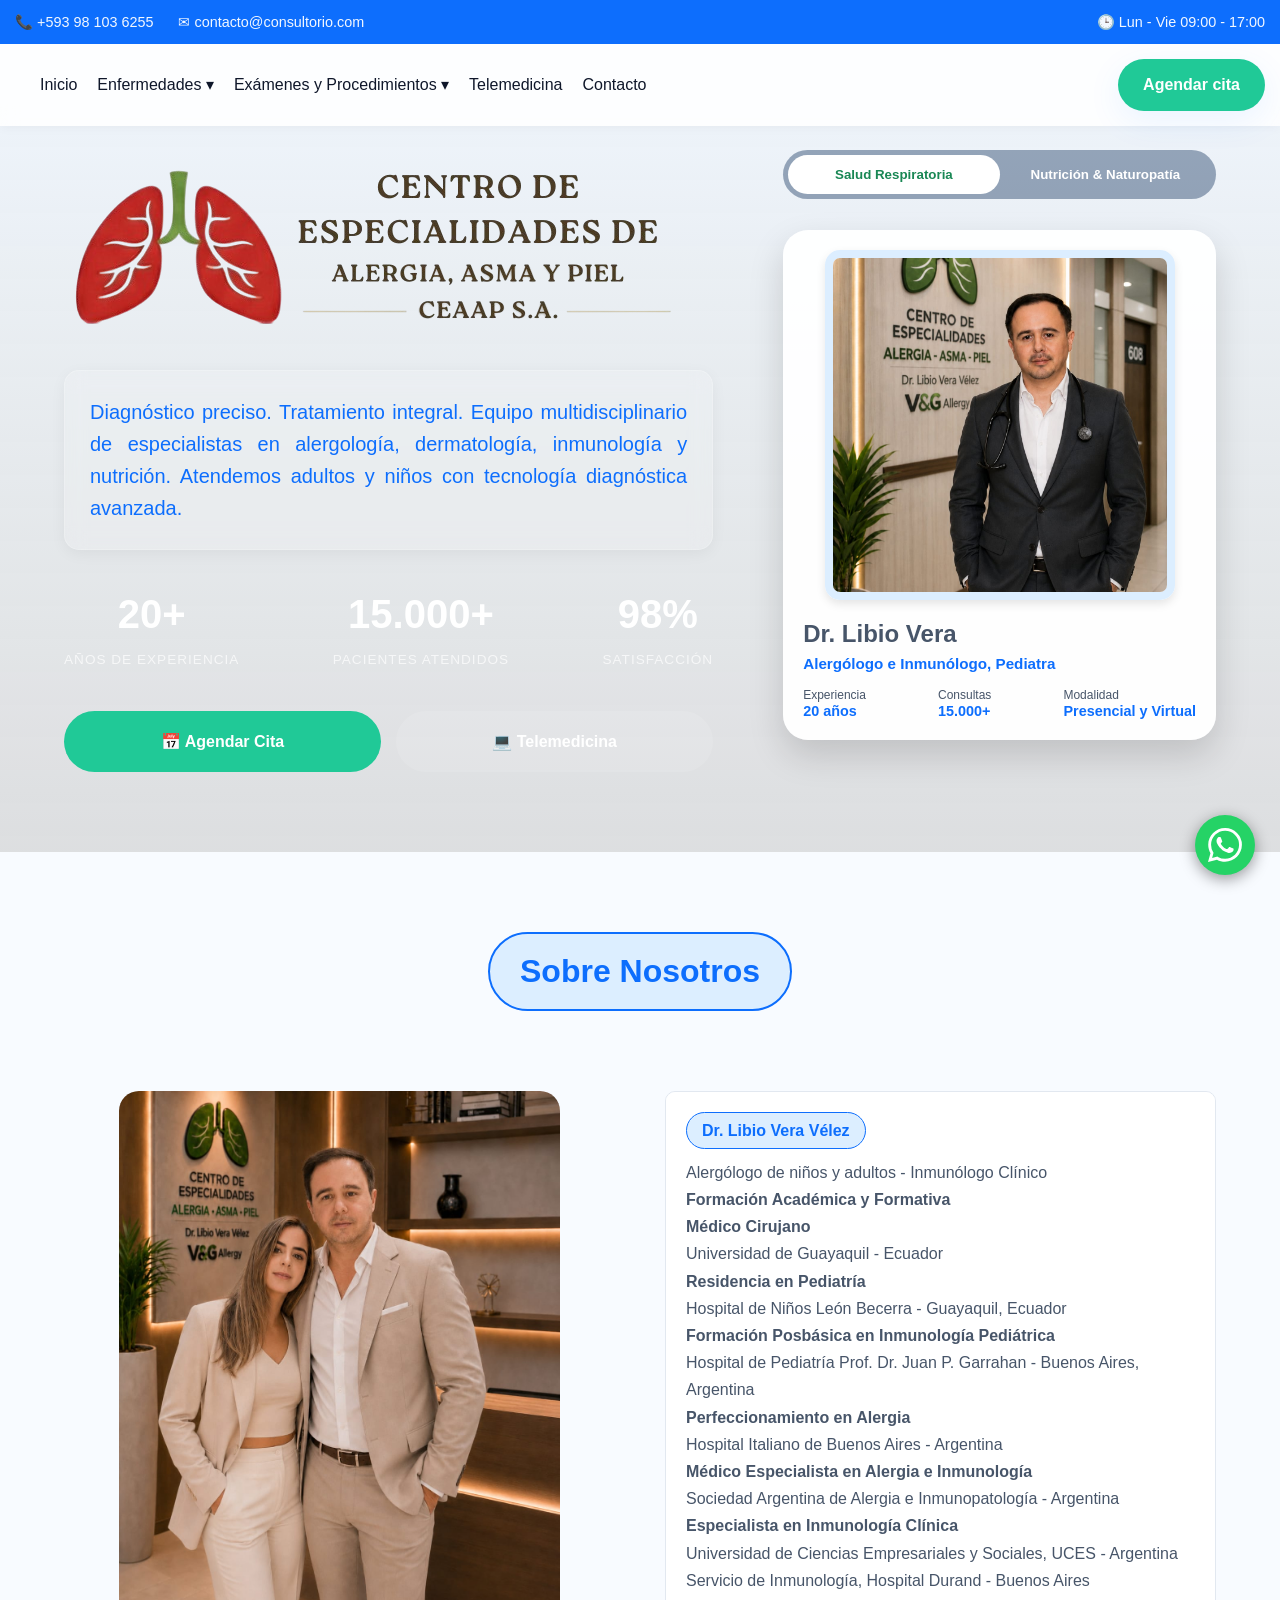
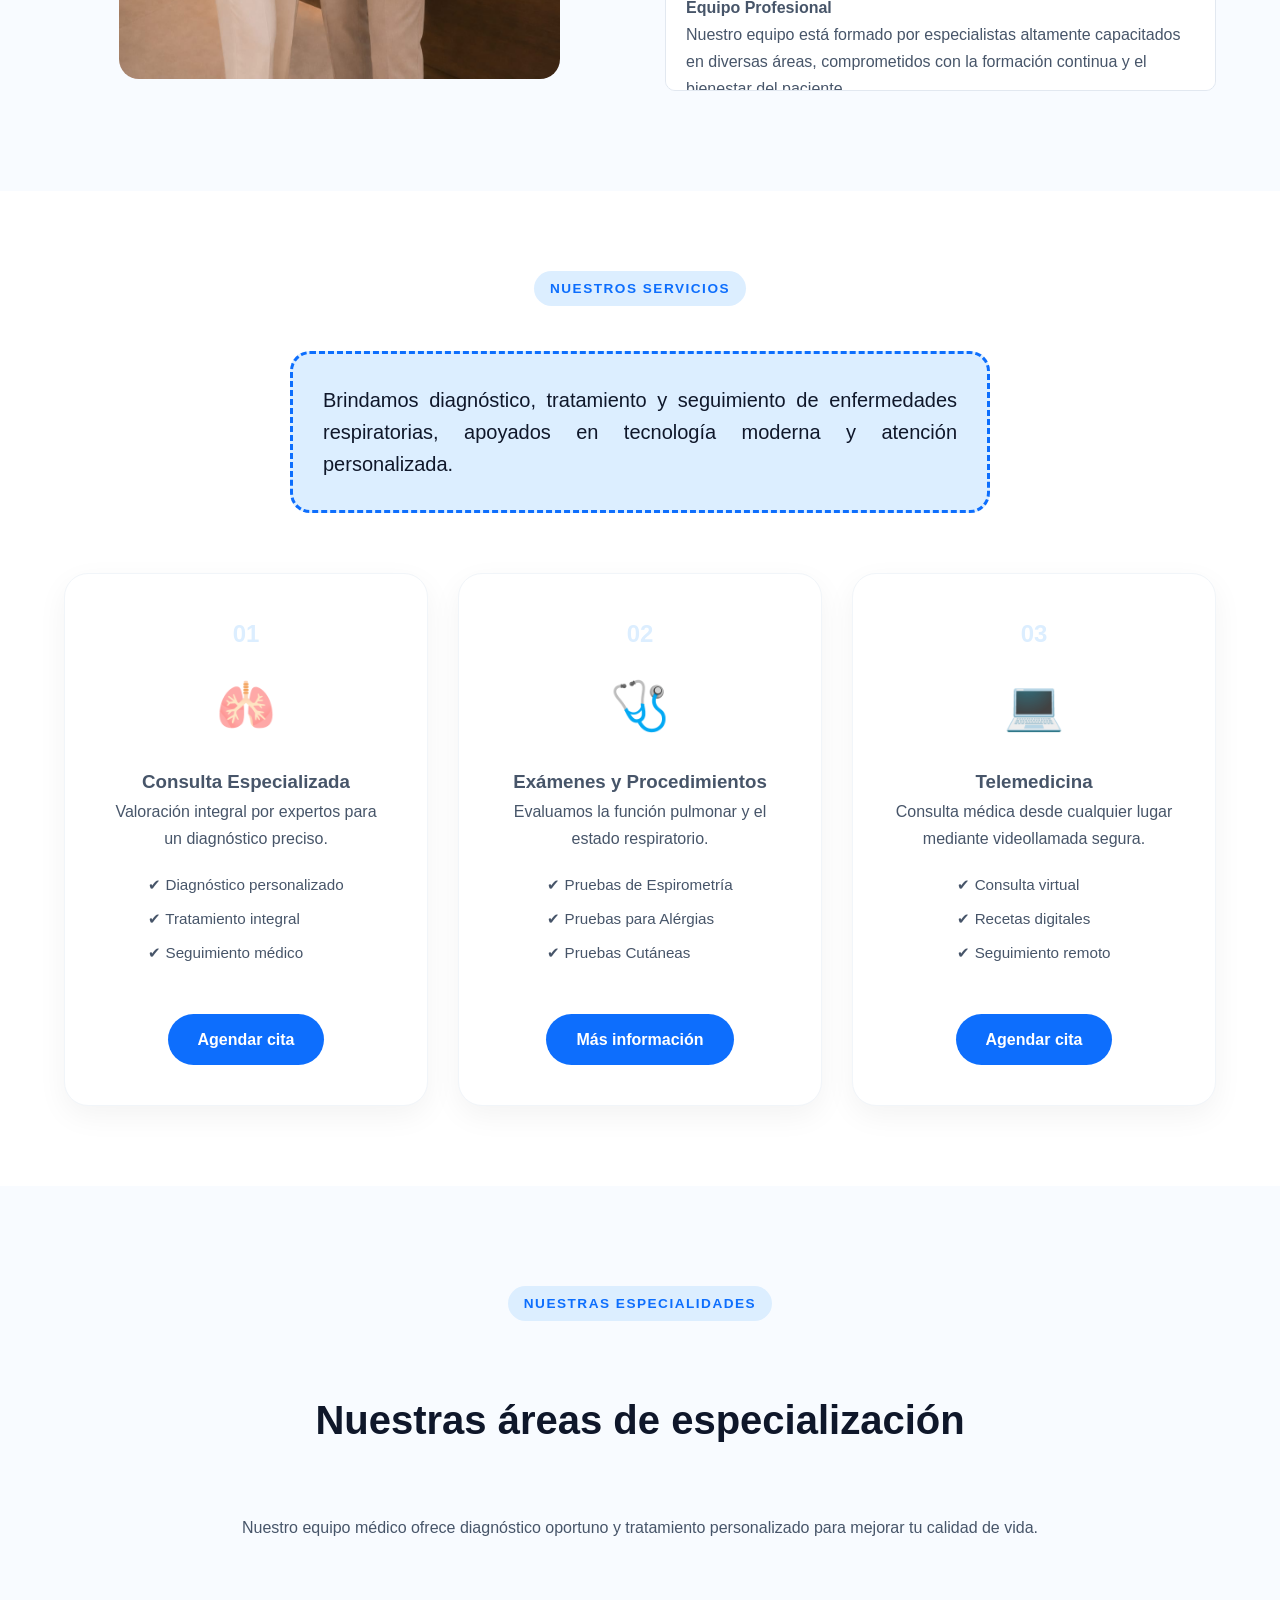
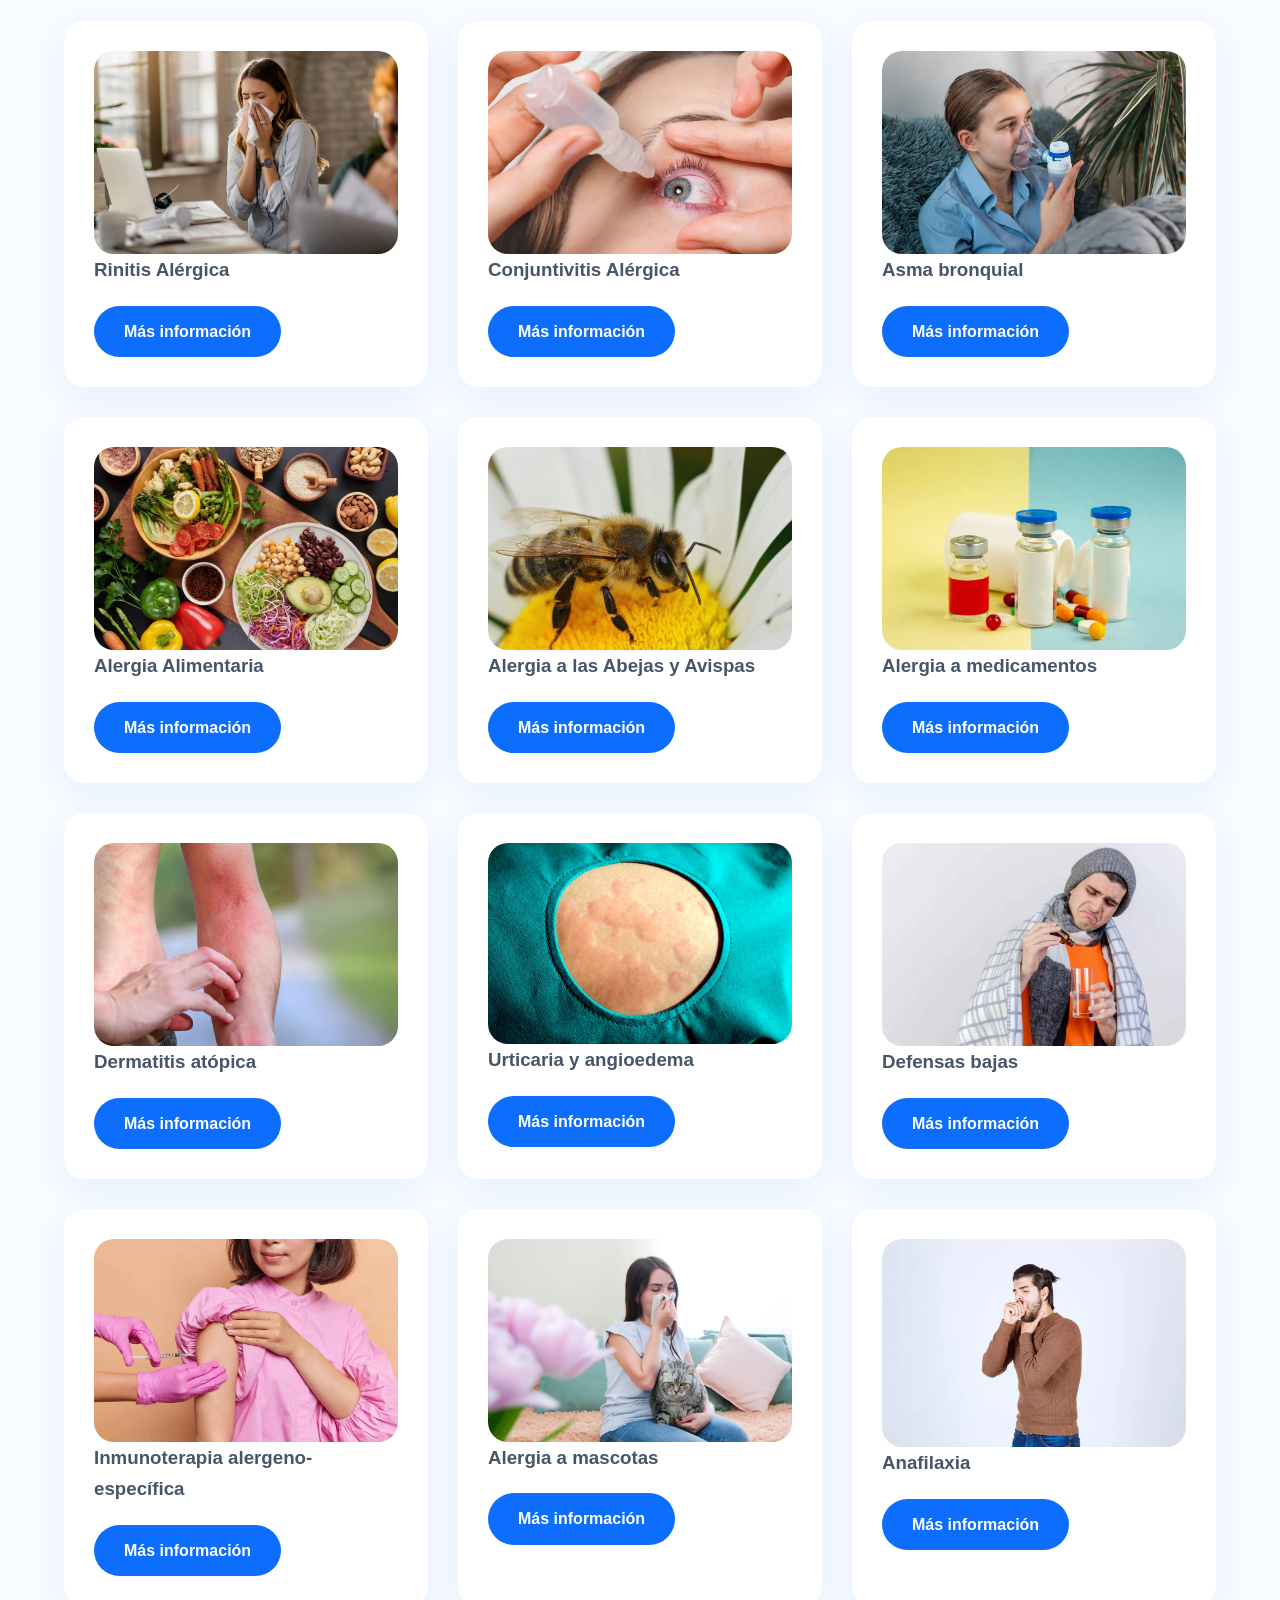
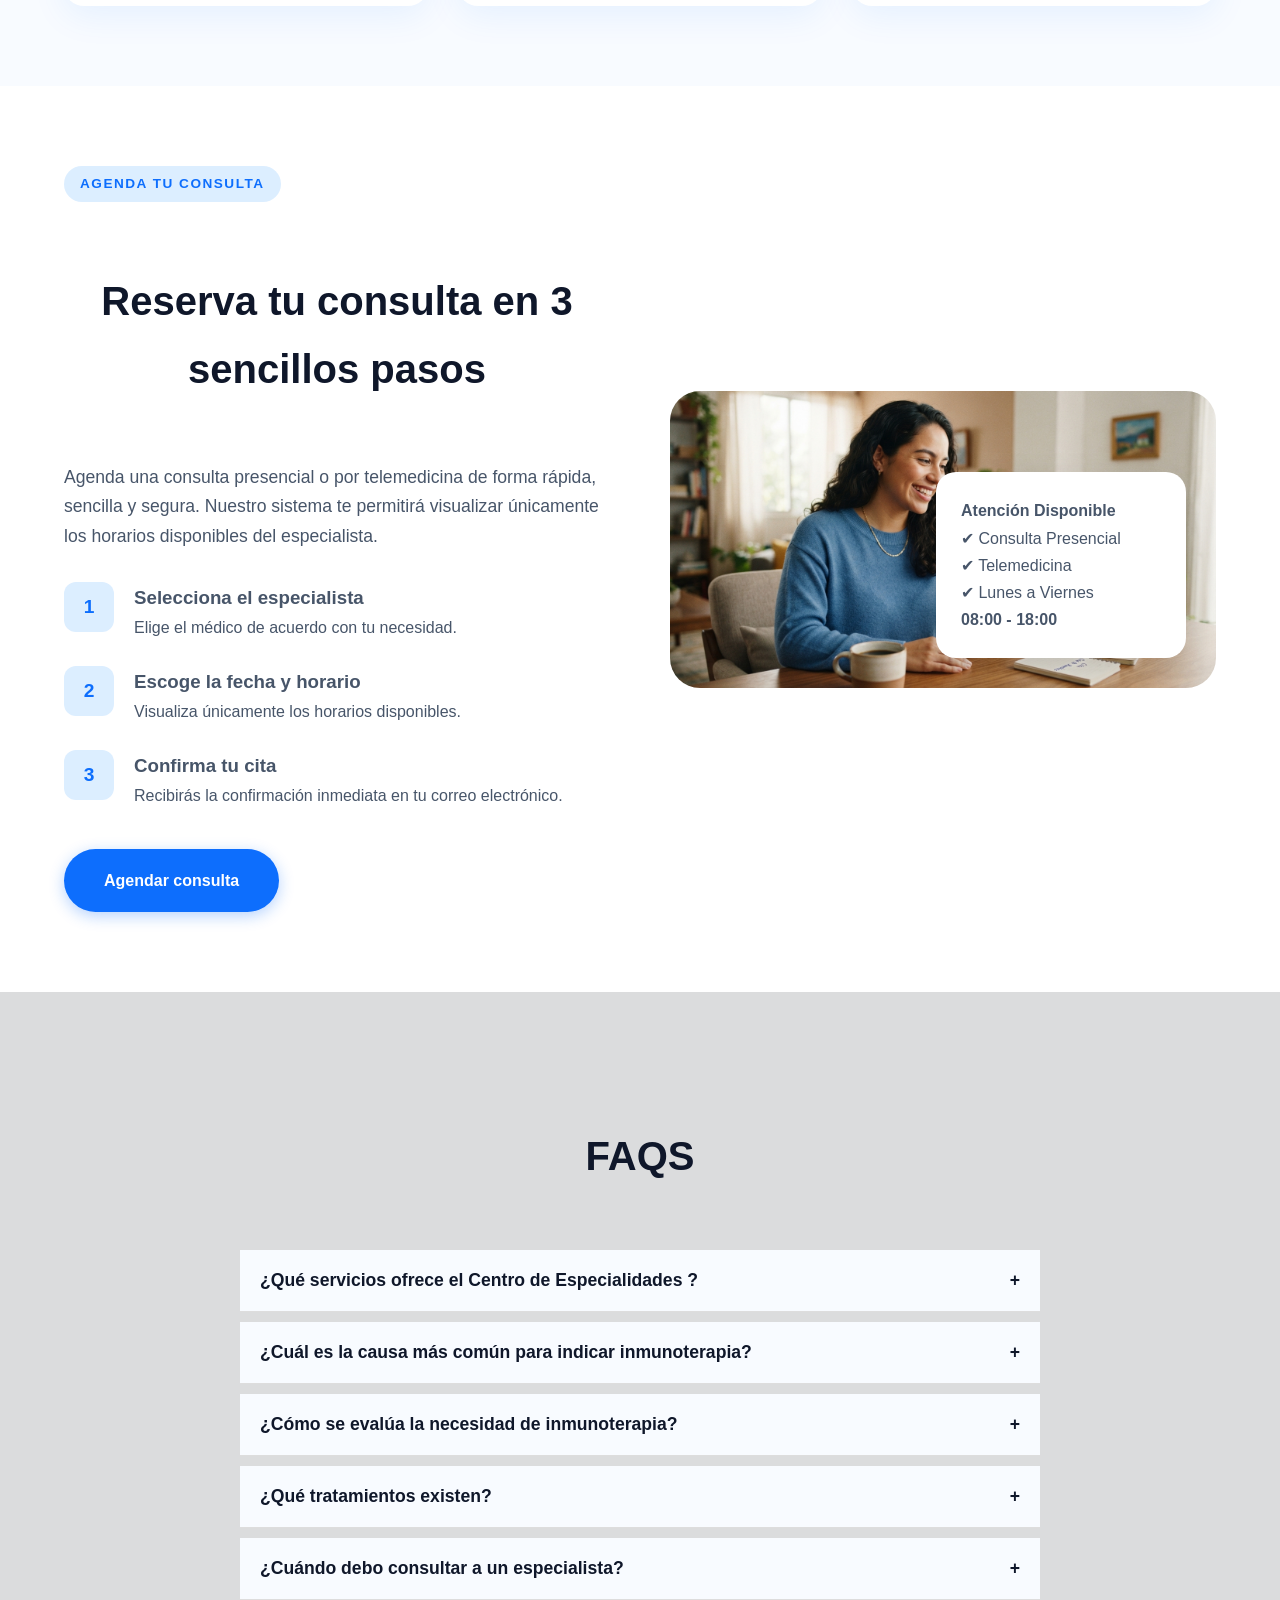
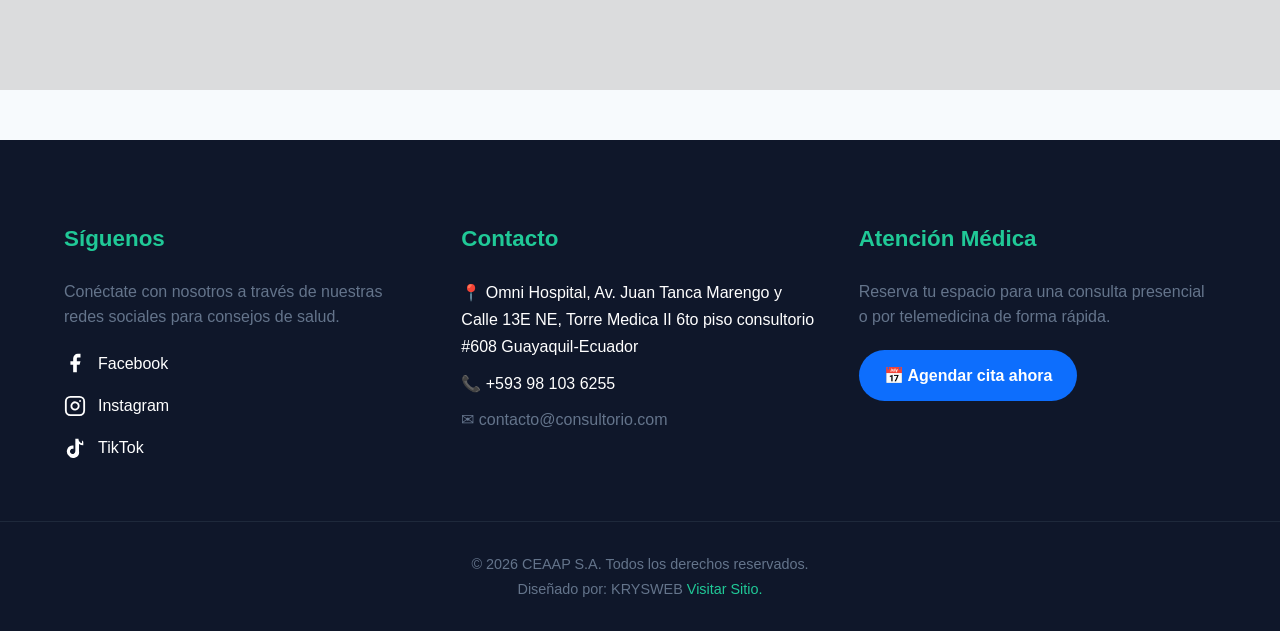
==== index.html @ 97cd4923 "Initial commit html" ====
<!DOCTYPE html>
<html lang="es">
<head>
<meta charset="UTF-8">
<meta name="viewport" content="width=device-width, initial-scale=1.0">
<title>Consultorio de Enfermedades Respiratorias</title>
<link rel="stylesheet" href="css/estilos.css">
</head>
<body>



<header id="header">

<div class="topbar">

    <div class="container">

        <div class="topbar-left">

            <span>📞 +593 98 103 6255</span>

            <span>✉ contacto@consultorio.com</span>

        </div>

        <div class="topbar-right">

            <span>🕒 Lun - Vie 09:00 - 17:00</span>

        </div>

    </div>

</div>

<div class="header-container">

<nav>

<ul>
    <li><a href="index.html">Inicio</a></li>
    <li class="has-submenu">
    <a href="enfermedades.html">Enfermedades ▾</a>
    <ul class="submenu">
                <!-- Opción 1 -->
                <li class="has-submenu-level2">
                    <a href="#">Alergias Respiratorias ‣</a>
                    <ul class="submenu-level2">
                        <li><a href="detalle.html?tipo=rinitis">Rinitis Alérgica</a></li>
                        <li><a href="detalle.html?tipo=asmabronquial">Asma Bronquial</a></li>
                        <li><a href="detalle.html?tipo=alergiamascotas">Alergia a mascotas</a></li>
                        <li><a href="detalle.html?tipo=inmunoterapia">Inmunoterapia</a></li>
                    </ul>
                </li>
                <!-- Opción 2 -->
                <li class="has-submenu-level2">
                    <a href="#">Alergias Ojos ‣</a>
                    <ul class="submenu-level2">
                        <li><a href="detalle.html?tipo=conjuntivitis">Conjuntivitis Alérgica</a></li>
                        <li><a href="detalle.html?tipo=dermatitis">Dermatitis palpebral</a></li>
                    </ul>
                </li>
                <!-- Opción 3 -->
                <li class="has-submenu-level2">
                    <a href="#">Alergias Alimentarias ‣</a>
                    <ul class="submenu-level2">
                        <li><a href="detalle.html?tipo=alergialimentaria">Alergias Alimentaria</a></li>
                        <li><a href="detalle.html?tipo=alergiasoya">Alergia alimentaria a la soya</a></li>
                        <li><a href="detalle.html?tipo=alergiaoral">Síndrome de alergia oral</a></li>
                    </ul>
                </li>
                <!-- Opción 4 -->
                <li class="has-submenu-level2">
                    <a href="#">Alergias en Piel ‣</a>
                    <ul class="submenu-level2">
                        <li><a href="detalle.html?tipo=alergiaurticaria">Urticaria y Angioedema</a></li>
                        <li><a href="detalle.html?tipo=alergiadermatitis">Dermatitis de contacto</a></li>
                        <li><a href="detalle.html?tipo=dermatitisatopica">Dermatitis Atópica</a></li>
                    </ul>
                </li>
                <!-- Opción 5 -->
                <li class="has-submenu-level2">
                    <a href="#">Urgencias Alérgicas ‣</a>
                    <ul class="submenu-level2">
                        <li><a href="detalle.html?tipo=anafilaxia">Anafilaxia</a></li>
                        <li><a href="detalle.html?tipo=alergiabejas">Alergia a las Abejas y Avispas</a></li>
                        <li><a href="detalle.html?tipo=epipen">Uso de Epipen</a></li>
                    </ul>
                </li>
                <!-- Opción 6 -->
                <li class="has-submenu-level2">
                    <a href="#">Alergia a Medicamentos ‣</a>
                    <ul class="submenu-level2">
                        <li><a href="detalle.html?tipo=examenesangre">Exámenes de sangre</a></li>
                        <li><a href="detalle.html?tipo=alergialatex">Alergia al látex</a></li>
                    </ul>
                </li>
                <!-- Opción 7 -->
                <li class="has-submenu-level2">
                    <a href="#">Defensas ‣</a>
                    <ul class="submenu-level2">
                        <li><a href="detalle.html?tipo=defensasbajas">Defensas Bajas</a></li>
                    </ul>
                </li>
                <!-- Opción 8 -->
                <li class="has-submenu-level2">
                    <a href="#">Dermatología ‣</a>
                    <ul class="submenu-level2">
                        <li><a href="detalle.html?tipo=acne">Acné</a></li>
                        <li><a href="detalle.html?tipo=psoriasis">Psoriasis</a></li>
                        <li><a href="detalle.html?tipo=rosacea">Rosácea</a></li>
                    </ul>
                </li>
    </ul>
</li>
    <li class="has-submenu">
        <a href="examenes.html">Exámenes y Procedimientos ▾</a>
        <ul class="submenu">
            <li><a href="examenes.html#inmunoterapia">Inmunoterapia Alergeno Específica</a></li>
            <li><a href="examenes.html#test-cutaneo">Test Cutáneo para Alergias</a></li>
            <li><a href="examenes.html#test-alimentos">Test cutáneo con alimentos frescos</a></li>
            <li><a href="examenes.html#patch-test">Prueba de parche (Patch Test)</a></li>
            <li><a href="examenes.html#dermatitis">Test de Parche para Dermatitis de Contacto</a></li>
            <li><a href="examenes.html#hielo">Test de cubo de hielo para urticaria por frío</a></li>
            <li><a href="examenes.html#suero">Test de suero autólogo para urticaria crónica</a></li>
            <li><a href="examenes.html#medicamentos">Alergia a los medicamentos</a></li>
            <li><a href="examenes.html#tolerancia">Prueba de tolerancia oral para alergias</a></li>
        </ul>
    </li>
    <li><a href="telemedicina.html">Telemedicina</a></li>
    <li><a href="contacto.html">Contacto</a></li>
</ul>

</nav>

<a class="btn-header">

Agendar cita

</a>

<button class="menu-toggle">

<span></span>

<span></span>

<span></span>

</button>

</div>

</header>


<section class="hero">
    <div class="container">
        <div class="hero-grid">
            <div class="hero-content">
                <div class="hero-logo">
                    <img src="img/logo.png" alt="Logo">
                </div>
                <div class="hero-description-box">
                        <p class="hero-text-blue">
                            Diagnóstico preciso. Tratamiento integral.
                            Equipo multidisciplinario de especialistas en alergología, dermatología, 
                            inmunología y nutrición. Atendemos adultos y niños con tecnología 
                            diagnóstica avanzada.
                        </p>
                </div>
                <div class="hero-stats">
                    <div class="stat">
                        <span class="stat-number">20+</span>
                        <span class="stat-label">Años de experiencia</span>
                    </div>
                    <div class="stat">
                        <span class="stat-number">15.000+</span>
                        <span class="stat-label">Pacientes atendidos</span>
                    </div>
                    <div class="stat">
                        <span class="stat-number">98%</span>
                        <span class="stat-label">Satisfacción</span>
                    </div>
                </div>

                <div class="hero-cta">
                    <a href="agenda.html" class="btn-primary">
                    <span>📅</span> Agendar Cita
                    </a>
                    <a href="telemedicina.html" class="btn-secondary">
                    <span>💻</span> Telemedicina
                    </a>
                </div>

            </div>

            <!-- Contenedor de Tarjetas con Selector Integrado -->
            <div class="hero-cards-wrapper">
                <div class="hero-tabs">
                    <button class="tab-btn active" data-tab="respiratorio">Salud Respiratoria</button>
                    <button class="tab-btn" data-tab="nutricion">Nutrición & Naturopatía</button>
                </div>

                <!-- Tarjeta 1: -->
                <div class="hero-card active" id="tab-respiratorio">
                    <div class="doctor-card">
                        <div class="doctor-image">
                            <img src="img/doctor1.png" alt="Dr. Libio Vera">
                        </div>
                        <h3>Dr. Libio Vera</h3>
                        <p class="doctor-specialty">
                            Alergólogo e Inmunólogo, Pediatra
                        </p>
                        <div class="doctor-info">
                            <div>
                                <span>Experiencia</span>
                                <strong>20 años</strong>
                            </div>
                            <div>
                                <span>Consultas</span>
                                <strong>15.000+</strong>
                            </div>
                            <div>
                                <span>Modalidad</span>
                                <strong>Presencial y Virtual</strong>
                            </div>
                        </div>
                    </div>
                </div>

                <!-- Tarjeta 2: Nutrición y Naturopatía (Nueva) -->
                <div class="hero-card card-naturopatia" id="tab-nutricion">
                    <div class="doctor-card">
                        <div class="doctor-image">
                            <img src="img/doctor3.jpeg" alt="Nutrición Natural">
                        </div>
                        <h3>Estefanía González de Vera</h3>
                        <p class="doctor-specialty">
                            Dietética y Nutrición Natural
                        </p>
                        <div class="doctor-info">
                            <div>
                                <span>Enfoque</span>
                                <strong>100% Orgánico</strong>
                            </div>
                            <div>
                                <span>Tratamientos</span>
                                <strong>Personalizados</strong>
                            </div>
                            <div>
                                <span>Modalidad</span>
                                <strong>Presencial y Virtual</strong>
                            </div>
                        </div>
                    </div>
                </div>
            </div>

        </div>
    </div>
</section>

<!-- Sección Nosotros -->
<section class="nosotros-section" id="nosotros">
        <div class="nosotros-header">
            <h2 class="pildora-principal">Sobre Nosotros</h2>
        </div>
    <div class="container nosotros-grid">
        <div class="nosotros-image">
            <img src="img/nosotros.jpeg" alt="Nuestro equipo médico">
        </div>
        <div class="nosotros-content">
            <div class="scrolling-text-container" id="text-container">
                <div class="scrolling-text">

                    <div class="info-item">
                        <h4 class="pildora-doctor">Dr. Libio Vera Vélez</h4>
                        <p>Alergólogo de niños y adultos - Inmunólogo Clínico</p>
                    </div>
                    
                    <div class="info-item">
                        <h4>Formación Académica y Formativa</h4>
                        <p></p>
                    </div>

                    <div class="info-item">
                        <h4>Médico Cirujano</h4>
                        <p>Universidad de Guayaquil - Ecuador</p>
                    </div>
                    
                    <div class="info-item">
                        <h4>Residencia en Pediatría</h4>
                        <p>Hospital de Niños León Becerra - Guayaquil, Ecuador</p>
                    </div>

                    <div class="info-item">
                        <h4>Formación Posbásica en Inmunología Pediátrica</h4>
                        <p>Hospital de Pediatría Prof. Dr. Juan P. Garrahan - Buenos Aires, Argentina</p>
                    </div>
                    
                    <div class="info-item">
                        <h4>Perfeccionamiento en Alergia</h4>
                        <p>Hospital Italiano de Buenos Aires - Argentina</p>
                    </div>

                    <div class="info-item">
                        <h4>Médico Especialista en Alergia e Inmunología</h4>
                        <p>Sociedad Argentina de Alergia e Inmunopatología - Argentina</p>
                    </div>

                    <div class="info-item">
                        <h4>Especialista en Inmunología Clínica</h4>
                        <p>Universidad de Ciencias Empresariales y Sociales, UCES - Argentina</p>
                        <p>Servicio de Inmunología, Hospital Durand - Buenos Aires</p>
                    </div>

                    <div class="info-item">
                        <h4>Equipo Profesional</h4>
                        <p>Nuestro equipo está formado por especialistas altamente capacitados en diversas áreas, comprometidos con la formación continua y el bienestar del paciente.</p>
                    </div>

                    <div class="info-item">
                        <hr class="separador-nosotros">
                    </div>

                    <div class="info-item">
                        <h4 class="pildora-doctor">Estefanía González de Vera</h4>
                        <p>Dietética y Nutrición Natural</p>
                    </div>

                    <div class="info-item">
                        <h4>Formación Académica y Formativa</h4>
                        <p></p>
                    </div>

                    <div class="info-item">
                        <h4>Instituto de Investigaciones Humanísticas, Buenos Aires, Argentina.</h4>
                        <p>Consultor en PNL para la Salud - Mención Naturopatía 2004 - 2008</p>
                    </div>

                    <div class="info-item">
                        <h4>IATENA - Instituto Argentino de Terapias Naturales</h4>
                        <p>Asesora en dietética y nutrición natural</p>
                    </div>

                    <div class="info-item">
                        <h4>Instituto Tecnológico Superior "Los Andes"</h4>
                        <p>Medicina Ancestral 2020 - 2024.</p>
                    </div>

                    <div class="info-item">
                        <h4>Colegio de Médicos Naturistas Tradicionales y Alternativos del Ecuador</h4>
                        <p>Naturopatía - Terapia Integral Complementaria 2020 - 2024 - 3240 horas.</p>
                    </div>

                    <div class="info-item">
                        <h4>ACCESS / Ministerio de Salud Pública</h4>
                        <p>Permiso para ejercicio de Terapias Alternativas en Naturopatía</p>
                    </div>

                    <div class="info-item">
                        <h4>Experiencia Laboral</h4>
                        <p></p>
                    </div>

                    <div class="info-item">
                        <h4>Clínica Kenedy Alborada 2010 - 2023</h4>
                        <p>Naturopatía Consultora en PNL para la salud (Programación Neurolingüística)</p>
                    </div>

                    <div class="info-item">
                        <h4>Hosiptal Granados , Salinas 2010 - 2017</h4>
                        <p>Medicina Natural, Integral y Alternativa</p>
                    </div>

                    <div class="info-item">
                        <h4>Omhihospital 2023 (actualmente)</h4>
                        <p>Asesora en ditética, medicina y nutrición natural</p>
                        <p>Medicina Ancestral y Antienvejecimiento</p>
                    </div>                 

                </div>
            </div>
        </div>
    </div>
</section>

<section class="servicios">

    <div class="container">

        <div class="section-header">

            <span class="section-subtitle">
                Nuestros servicios
            </span>

            <div class="description-box">
                <p class="section-description">
                    Brindamos diagnóstico, tratamiento y seguimiento de enfermedades respiratorias,
                    apoyados en tecnología moderna y atención personalizada.
                </p>
            </div>

        </div>

        <div class="services-grid">

            <article class="service-card">
                <span class="service-number">01</span>
                <div class="service-icon">🫁</div>
                <h3>Consulta Especializada</h3>
                <p>Valoración integral por expertos para un diagnóstico preciso.</p>
                <ul class="service-list">
                    <li>✔ Diagnóstico personalizado</li>
                    <li>✔ Tratamiento integral</li>
                    <li>✔ Seguimiento médico</li>
                </ul>
                <a href="agenda.html" class="service-btn">Agendar cita</a>
            </article>

            <article class="service-card">
                <span class="service-number">02</span>
                <div class="service-icon">🩺</div>
                <h3>Exámenes y Procedimientos</h3>
                <p>Evaluamos la función pulmonar y el estado respiratorio.</p>
                <ul class="service-list">
                    <li>✔ Pruebas de Espirometría </li>
                    <li>✔ Pruebas para Alérgias </li>
                    <li>✔ Pruebas Cutáneas </li>
                </ul>
                <a href="examenes.html" class="service-btn">Más información</a>
            </article>

            <article class="service-card">
                <span class="service-number">03</span>
                <div class="service-icon">💻</div>
                <h3>Telemedicina</h3>
                <p>Consulta médica desde cualquier lugar mediante videollamada segura.</p>
                <ul class="service-list">
                    <li>✔ Consulta virtual</li>
                    <li>✔ Recetas digitales</li>
                    <li>✔ Seguimiento remoto</li>
                </ul>
                <a href="agenda.html" class="service-btn">
                    Agendar cita
                </a>
            </article>

        </div>

    </div>

</section>

<section class="enfermedades">

<div class="container">

<div class="section-header">

<span class="section-subtitle">

Nuestras especialidades

</span>

<h2 class="section-title">

Nuestras áreas de especialización

</h2>

<p class="section-description">

Nuestro equipo médico ofrece diagnóstico oportuno y tratamiento personalizado para mejorar tu calidad de vida.

</p>

</div>


<!-- SECCION ENFERMEDADES -->

<div class="enfermedades-grid">

<!-- RINITIS ALERGICA -->

<div class="enfermedad-card">
    <div class="enfermedad-img">
        <img src="img/enfermedades/rinitis-alergica.jpg" alt="Rinitis Alérgica">
    </div>
    <div class="enfermedad-content">
        <h3>Rinitis Alérgica</h3>
        <a href="detalle.html?tipo=rinitis" class="service-btn">Más información</a>
    </div>
</div>

<!-- CONJUNTIVITIS ALERGICA-->

<div class="enfermedad-card">
    <div class="enfermedad-img">
        <img src="img/enfermedades/conjuntivitis-alergica.jpg" alt="Rinitis Alérgica">
    </div>
    <div class="enfermedad-content">
        <h3>Conjuntivitis Alérgica</h3>
        <a href="detalle.html?tipo=conjuntivitis" class="service-btn">Más información</a>
    </div>
</div>


<!-- ASMA BRONQUIAL  -->

<div class="enfermedad-card">
    <div class="enfermedad-img">
        <img src="img/enfermedades/asma-bronquial.jpg" alt="Asma bronquial">
    </div>
    <div class="enfermedad-content">
        <h3>Asma bronquial</h3>
        <a href="detalle.html?tipo=asmabronquial" class="service-btn">Más información</a>
    </div>
</div>

<!-- ALERGIA ALIMENTARIA -->

<div class="enfermedad-card">
    <div class="enfermedad-img">
        <img src="img/enfermedades/alergia-alimentaria.jpg" alt="Alergia Alimentaria">
    </div>
    <div class="enfermedad-content">
        <h3>Alergia Alimentaria</h3>
        <a href="detalle.html?tipo=alergialimentaria" class="service-btn">Más información</a>
    </div>
</div>

<!-- Alergia a las Abejas y Avispas -->

<div class="enfermedad-card">
    <div class="enfermedad-img">
        <img src="img/enfermedades/alergia-abejas.jpg" alt="Alergia a las Abejas y Avispas">
    </div>
    <div class="enfermedad-content">
        <h3>Alergia a las Abejas y Avispas</h3>
        <a href="detalle.html?tipo=alergiabejas" class="service-btn">Más información</a>
    </div>
</div>

<!-- Alergia a medicamentos​ -->

<div class="enfermedad-card">
    <div class="enfermedad-img">
        <img src="img/enfermedades/alergia-medicamentos1.jpg" alt="Alergia a medicamentos​">
    </div>
    <div class="enfermedad-content">
        <h3>Alergia a medicamentos​</h3>
        <a href="detalle.html?tipo=alergiamedicamentos" class="service-btn">Más información</a>
    </div>
</div>

<!-- Dermatitis atópica -->

<div class="enfermedad-card">
    <div class="enfermedad-img">
        <img src="img/enfermedades/dermatitis-atopica.jpg" alt="Dermatitis atópica​">
    </div>
    <div class="enfermedad-content">
        <h3>Dermatitis atópica</h3>
        <a href="detalle.html?tipo=dermatitisatopica" class="service-btn">Más información</a>
    </div>
</div>

<!-- Urticaria y angioedema -->

<div class="enfermedad-card">
    <div class="enfermedad-img">
        <img src="img/enfermedades/urticaria-angioedema.jpg" alt="Urticaria y angioedema​">
    </div>
    <div class="enfermedad-content">
        <h3>Urticaria y angioedema</h3>
        <a href="detalle.html?tipo=alergiaurticaria" class="service-btn">Más información</a>
    </div>
</div>

<!-- Defensas bajas​ -->

<div class="enfermedad-card">
    <div class="enfermedad-img">
        <img src="img/enfermedades/defensas-bajas.jpg" alt="Defensas bajas​​">
    </div>
    <div class="enfermedad-content">
        <h3>Defensas bajas​</h3>
        <a href="detalle.html?tipo=defensasbajas" class="service-btn">Más información</a>
    </div>
</div>

<!-- Inmunoterapia alergeno-específica -->

<div class="enfermedad-card">
    <div class="enfermedad-img">
        <img src="img/enfermedades/inmunoterapia.jpg" alt="Inmunoterapia alergeno-específica​">
    </div>
    <div class="enfermedad-content">
        <h3>Inmunoterapia alergeno-específica</h3>
        <a href="detalle.html?tipo=inmunoterapia" class="service-btn">Más información</a>
    </div>
</div>

<!-- Alergia a mascotas -->

<div class="enfermedad-card">
    <div class="enfermedad-img">
        <img src="img/enfermedades/alergias-mascotas.jpg" alt="Alergia a mascotas​">
    </div>
    <div class="enfermedad-content">
        <h3>Alergia a mascotas</h3>
        <a href="detalle.html?tipo=alergiamascotas"class="service-btn">Más información</a>
    </div>
</div>

<!-- Anafilaxia -->

<div class="enfermedad-card">
    <div class="enfermedad-img">
        <img src="img/enfermedades/anafilaxia.jpg" alt="Anafilaxia​">
    </div>
    <div class="enfermedad-content">
        <h3>Anafilaxia</h3>
        <a href="detalle.html?tipo=anafilaxia" class="service-btn">Más información</a>
    </div>
</div>

</div>

</div>

</section>

<!-- ======================================================
RESERVA TU CONSULTA
====================================================== -->

<section class="booking-section">
    <div class="container">
        <div class="booking-grid">
            <!--====================================
            INFORMACIÓN
            =====================================-->

            <div class="booking-content">
                <div class="booking-box">
                    <span class="section-subtitle">
                        Agenda tu consulta
                    </span>
                    <h2 class="section-title">
                        Reserva tu consulta
                        en <span>3 sencillos pasos</span>
                    </h2>
                    <p class="booking-description">
                        Agenda una consulta presencial o por telemedicina
                        de forma rápida, sencilla y segura.

                        Nuestro sistema te permitirá visualizar únicamente
                        los horarios disponibles del especialista.
                    </p>
                    <!-- PASOS -->
                    <div class="booking-list">
                        <div class="booking-item">
                            <div class="booking-number">
                                1
                            </div>

                            <div>
                                <h3>
                                    Selecciona el especialista
                                </h3>
                                <p>
                                    Elige el médico de acuerdo con tu necesidad.
                                </p>
                            </div>
                        </div>

                        <div class="booking-item">
                            <div class="booking-number">
                                2
                            </div>
                            <div>
                                <h3>
                                    Escoge la fecha y horario
                                </h3>
                                <p>
                                    Visualiza únicamente los horarios disponibles.
                                </p>
                            </div>
                        </div>

                        <div class="booking-item">
                            <div class="booking-number">
                                3
                            </div>
                            <div>
                                <h3>
                                    Confirma tu cita
                                </h3>
                                <p>

                                    Recibirás la confirmación inmediata
                                    en tu correo electrónico.

                                </p>
                            </div>
                        </div>
                    </div>

                    <a href="agenda.html" class="booking-button">
                        Agendar consulta
                    </a>
                </div>
            </div>

            <!--====================================
            IMAGEN
            =====================================-->
            <div class="booking-image">
                <img
                    src="img/agendar-cita.png"
                    alt="Especialista en enfermedades respiratorias">
                <div class="doctor-badge">
                    <h4>
                        Atención Disponible
                    </h4>
                    <p>
                        ✔ Consulta Presencial
                    </p>
                    <p>
                        ✔ Telemedicina
                    </p>
                    <p>
                        ✔ Lunes a Viernes
                    </p>
                    <strong>
                        08:00 - 18:00
                    </strong>
                </div>
            </div>
        </div>
    </div>
</section>

<section class="faq-section">
    <div class="container">
        <h2 class="section-title">FAQS</h2>
        <div class="faq-container">
            <!-- Pregunta 1 -->
            <div class="faq-item">
                <button class="faq-question">¿Qué servicios ofrece el Centro de Especialidades ?<span>+</span></button>
                <div class="faq-answer"><p>Diagnóstico de alergias respiratorias, alimentarias, cutáneas y dermatológicas, además de telemedicina y nutrición.</p></div>
            </div>
            <!-- Pregunta 2 -->
            <div class="faq-item">
                <button class="faq-question">¿Cuál es la causa más común para indicar inmunoterapia?<span>+</span></button>
                <div class="faq-answer"><p>Alergia comprobada mediante diferentes tests (IgE, prick test) a un alérgeno que no se puede evitar fácilmente, como pólenes, ácaros, mascotas u hongos. En el Centro de Especialidades confirmamos la indicación con estudios precisos.</p></div>
            </div>
            <!-- Pregunta 3 -->
            <div class="faq-item">
                <button class="faq-question">¿Cómo se evalúa la necesidad de inmunoterapia?<span>+</span></button>
                <div class="faq-answer"><p>Con una historia clínica detallada y pruebas cutáneas o moleculares. En el Centro de Especialidades determinamos si tu alergia es apta para este tratamiento</p></div>
            </div>
            <!-- Pregunta 4 -->
            <div class="faq-item">
                <button class="faq-question">¿Qué tratamientos existen?<span>+</span></button>
                <div class="faq-answer"><p>En el Centro de Especialidades tenemos disponible tanto la inmunoterapia subcutánea (inyecciones) como la sublingual (gotas/tabletas). En el Centro de Especialidades personalizamos el formato según tus necesidades.</p></div>
            </div>
            <!-- Pregunta 5 -->
            <div class="faq-item">
                <button class="faq-question">¿Cuándo debo consultar a un especialista?<span>+</span></button>
                <div class="faq-answer"><p>Si tus alergias interfieren con tu vida cotidiana y tu sueño, si necesitas fármacos en forma constante o tienes crisis repetidas. En el Centro de Especialidades diseñamos un plan de inmunoterapia personalizado.</p></div>
            </div>
        </div>
    </div>
</section>


<!-- ======================================================
FOOTER (PIE DE PÁGINA)
====================================================== -->
<footer class="site-footer">
    <div class="container footer-grid-container">

<!-- Columna 1: Redes Sociales -->
<div class="footer-column footer-social">
    <h3>Síguenos</h3>
    <p>Conéctate con nosotros a través de nuestras redes sociales para consejos de salud.</p>
    
    <div class="social-links">
        <!-- Facebook -->
        <a href="#" aria-label="Facebook" class="social-item">
            <svg viewBox="0 0 24 24" width="22" height="22" fill="currentColor">
                <path d="M18 2h-3a5 5 0 0 0-5 5v3H7v4h3v8h4v-8h3l1-4h-4V7a1 1 0 0 1 1-1h3z"></path>
            </svg>
            Facebook
        </a>

        <!-- Instagram -->
        <a href="https://www.instagram.com/v.g_allergy/" aria-label="Instagram" class="social-item">
            <svg viewBox="0 0 24 24" width="22" height="22" fill="none" stroke="currentColor" stroke-width="2" stroke-linecap="round" stroke-linejoin="round">
                <rect x="2" y="2" width="20" height="20" rx="5" ry="5"></rect>
                <path d="M16 11.37A4 4 0 1 1 12.63 8 4 4 0 0 1 16 11.37z"></path>
                <line x1="17.5" y1="6.5" x2="17.51" y2="6.5"></line>
            </svg>
            Instagram
        </a>

        <!-- TikTok -->
        <a href="https://www.tiktok.com/@dr_libio_vera" aria-label="TikTok" class="social-item">
            <svg viewBox="0 0 24 24" width="22" height="22" fill="currentColor">
                <path d="M19.59 6.69a4.83 4.83 0 0 1-3.77-4.25V2h-3.45v13.67a2.89 2.89 0 0 1-5.2 1.74 2.89 2.89 0 0 1 2.31-4.64 2.93 2.93 0 0 1 .88.13V9.4a6.84 6.84 0 0 0-1-.05A6.33 6.33 0 0 0 5 20.17a6.33 6.33 0 0 0 11.38-4.7V7.66a8.55 8.55 0 0 0 4.67 1.34V5.09a7.12 7.12 0 0 1-1.46-1.6z"/>
            </svg>
            TikTok
        </a>
    </div>
</div>

<!-- Columna 2: Información de Contacto -->
<div class="footer-column footer-contact">
    <h3>Contacto</h3>
    <a href="https://maps.app.goo.gl/WHLWAKr8DHBqHDux6" target="_blank" rel="noopener noreferrer" class="footer-link-hover">
        📍 Omni Hospital, Av. Juan Tanca Marengo y Calle 13E NE, Torre Medica II 6to piso consultorio #608 Guayaquil-Ecuador
    </a>
    <a href="https://wa.me/593981036255?text=Hola,%20quisiera%20más%20información." target="_blank" rel="noopener noreferrer" class="footer-link-hover">
        📞 +593 98 103 6255
    </a>
    <p>✉ contacto@consultorio.com</p>
</div>

        <!-- Columna 3: Agendar Citas -->
        <div class="footer-column footer-booking">
            <h3>Atención Médica</h3>
            <p>Reserva tu espacio para una consulta presencial o por telemedicina de forma rápida.</p>
            <a href="index.html" class="footer-btn-cita">
                📅 Agendar cita ahora
            </a>
        </div>

    </div>

    <!-- Barra inferior de Copyright -->
    <div class="footer-bottom">
        <div class="container">
            <p>&copy; 2026 CEAAP S.A. Todos los derechos reservados.</p>
            <p>Diseñado por: KRYSWEB <a href="https://www.krysweb.com/">Visitar Sitio.</a></p>
        </div>
    </div>
</footer>

<!-- Botón Flotante de WhatsApp con Icono Real SVG -->
<a href="https://wa.me/593981036255?text=Hola,%20solicito%20más%20información%20sobre%20las%20consultas%20médicas." class="btn-whatsapp" target="_blank" rel="noopener noreferrer" aria-label="Chat de WhatsApp">
    <svg class="whatsapp-icon-svg" viewBox="0 0 24 24" xmlns="http://www.w3.org/2000/svg">
        <path d="M17.472 14.382c-.297-.149-1.758-.867-2.03-.967-.273-.099-.471-.148-.67.15-.197.297-.767.966-.94 1.164-.173.199-.347.223-.644.075-.297-.15-1.255-.463-2.39-1.475-.883-.788-1.48-1.761-1.653-2.059-.173-.297-.018-.458.13-.606.134-.133.298-.347.446-.52.149-.174.198-.298.298-.497.099-.198.05-.371-.025-.52-.075-.149-.669-1.612-.916-2.207-.242-.579-.487-.5-.669-.51-.173-.008-.371-.01-.57-.01-.198 0-.52.074-.792.372-.272.297-1.04 1.016-1.04 2.479 0 1.462 1.065 2.875 1.213 3.074.149.198 2.096 3.2 5.077 4.487.709.306 1.262.489 1.694.625.712.227 1.36.195 1.871.118.571-.085 1.758-.719 2.006-1.413.248-.694.248-1.289.173-1.413-.074-.124-.272-.198-.57-.347m-5.421 7.403h-.004a9.87 9.87 0 01-5.031-1.378l-.361-.214-3.741.982.998-3.648-.235-.374a9.86 9.86 0 01-1.51-5.26c.001-5.45 4.436-9.884 9.888-9.884 2.64 0 5.122 1.03 6.988 2.898a9.825 9.825 0 012.893 6.994c-.003 5.45-4.437 9.884-9.885 9.884m8.413-18.297A11.815 11.815 0 0012.05 0C5.495 0 .16 5.335.157 11.892c0 2.096.547 4.142 1.588 5.945L0 24l6.335-1.662c1.746.953 3.71 1.454 5.709 1.455h.005c6.554 0 11.89-5.335 11.893-11.893a11.821 11.821 0 00-3.48-8.413z" fill="currentColor"/>
    </svg>
</a>

<script src="js/main.js"></script>
</body>
</html>
---- css/estilos.css ----
/* ===================================================
   1. VARIABLES GLOBALES & RESET GENERAL
   =================================================== */
:root {
    --color-primary: #0D6EFD;
    --color-primary-dark: #0A58CA;
    --color-primary-light: #DCEEFF;
    --color-secondary: #20C997;
    --color-secondary-dark: #198754;
    --color-accent: #00B4D8;
    --white: #FFFFFF;
    --black: #111827;
    --gray-100: #F1F5F9;
    --gray-200: #E2E8F0;
    --gray-500: #64748B;
    --gray-600: #475569;
    --gray-700: #334155;
    --bg-body: #F7FAFD;
    --bg-section: #FFFFFF;
    --bg-light: #F8FBFF;
    --bg-dark: #0F172A;
    --text-title: #0F172A;
    --text-body: #475569;
    --container: 1280px;
    --shadow-md: 0 8px 20px rgba(0,0,0,.10);
    --shadow-lg: 0 15px 35px rgba(0,0,0,.15);
    --shadow-card: 0 10px 35px rgba(13,110,253,.08);
    --transition: .3s ease;
    --z-header: 1000;
}

* {
    margin: 0;
    padding: 0;
    box-sizing: border-box;
}

body {
    font-family: 'Poppins', sans-serif;
    color: var(--text-body);
    background: var(--bg-body);
    line-height: 1.7;
}

html, body {
    overflow-x: hidden; 
    width: 100%;
}

img {
    max-width: 100%;
    display: block;
}

.container, .contenedor {
    width: 90%;
    max-width: var(--container);
    margin: auto;
}

/* ===================================================
   2. BOTÓN FLOTANTE DE WHATSAPP
   =================================================== */
.btn-whatsapp {
    position: fixed;
    bottom: 25px;
    right: 25px;
    width: 60px;
    height: 60px;
    background-color: #25D366;
    color: #ffffff;
    border-radius: 50%;
    display: flex;
    align-items: center;
    justify-content: center;
    box-shadow: 0 4px 15px rgba(0, 0, 0, 0.4);
    z-index: 9999;
    transition: transform 0.3s ease, background-color 0.3s ease;
    text-decoration: none;
}

.btn-whatsapp:hover {
    transform: scale(1.1);
    background-color: #20ba5a;
}

.btn-whatsapp svg {
    width: 34px;
    height: 34px;
    fill: #ffffff;
}

/* ===================================================
   3. TOPBAR & HEADER
   =================================================== */
.topbar {
    width: 100%;
    background: var(--color-primary);
    color: var(--white);
    font-size: .9rem;
    padding: 10px 0;
}

.topbar .container {
    display: flex;
    width: 100%;
    justify-content: space-between;
    align-items: center;
    flex-wrap: wrap;
    gap: 20px;
    padding: 0 15px;
    box-sizing: border-box;
}

.topbar-left, .topbar-right {
    display: flex;
    gap: 25px;
    align-items: center;
}

.topbar span {
    display: flex;
    align-items: center;
    gap: 8px;
    color: rgba(255,255,255,.95);
}

article {
    scroll-margin-top: 150px;
}
/* SECCIÓN SUBMENUS ENFERMEDADES */
/* Nivel 2: Posicionamiento a la derecha del submenú principal */
.has-submenu-level2 {
    position: relative;
}

.submenu-level2 {
    display: none;
    position: absolute;
    top: 0;
    left: 100%; /* Desplaza el menú a la derecha */
    background: var(--white);
    min-width: 200px;
    box-shadow: var(--shadow-md);
    border-radius: 8px;
    padding: 10px 0;
    list-style: none;
}

/* Mostrar el sub-submenú al pasar el mouse */
.has-submenu-level2:hover .submenu-level2 {
    display: block;
}

/* Ajuste de enlaces en niveles profundos */
.submenu-level2 li a {
    padding: 8px 15px;
    display: block;
    color: var(--text-title);
    font-size: 0.75rem;
}

/*************************/
.has-submenu {
    position: relative;
}


.submenu {
    display: none;
    position: absolute;
    top: 100%;
    left: 0;
    background: var(--white);
    min-width: 200px;
    box-shadow: var(--shadow-md);
    border-radius: 8px;
    padding: 10px 0;
    list-style: none;
    z-index: 1000;
}


.has-submenu:hover .submenu {
    display: block;
}


.submenu li a {
    padding: 8px 15px; 
    display: block;
    color: var(--text-title);
    font-size: 0.75rem; 
    transition: background 0.3s;
    white-space: nowrap; 
}

.submenu li a:hover {
    background: var(--color-primary-light);
    color: var(--color-primary);
}

/*************************/

header {
    width: 100%;
    position: fixed;
    top: 0;
    left: 0;
    z-index: var(--z-header);
    transition: var(--transition);
    background: rgba(255, 255, 255, 0.85);
    backdrop-filter: blur(8px);
    box-shadow: 0 2px 10px rgba(0, 0, 0, 0.04);
}

header.scrolled {
    background: rgba(255, 255, 255, 0.95);
    box-shadow: var(--shadow-md);
}

.header-container {
    padding: 15px 15px; 
    display: flex;
    justify-content: space-between;
    align-items: center;
    box-sizing: border-box;
    padding-left: 40px;
}

.logo img {
    height: 200px;
    width: auto;
    transition: transform 0.8s ease-in-out;
    display: block;
    margin-left: 20px;
}

.logo-animate {
    transform: scale(1.2); 
}

nav {
    display: flex;
    align-items: center;
    gap: 25px;
}

nav ul {
    display: flex;
    list-style: none;
    gap: 20px;
}

nav ul li a {
    text-decoration: none;
    color: var(--text-title);
    font-weight: 500;
    transition: var(--transition);
    position: relative;
    padding-bottom: 5px;
}

nav ul li a::after {
    content: "";
    position: absolute;
    left: 0;
    bottom: 0;
    width: 0;
    height: 2px;
    background: var(--color-secondary);
    transition: .3s;
}

nav ul li a:hover::after { width: 100%; }
nav ul li a:hover { color: var(--color-secondary); }

.btn-header {
    display: inline-flex;
    align-items: center;
    padding: 12px 25px;
    border-radius: 50px;
    background: var(--color-secondary);
    color: var(--white);
    text-decoration: none;
    font-weight: 600;
    transition: var(--transition);
    box-shadow: var(--shadow-card);
}

.btn-header:hover {
    transform: translateY(-3px);
    background: var(--color-secondary-dark);
}

.menu-toggle { display: none; cursor: pointer; }

/* ===================================================
   4. HERO SECTOR
   =================================================== */
.hero {
    position: relative;
    padding-top: 150px; 
    padding-bottom: 80px;
    background: linear-gradient(rgba(238, 245, 253, 0.78), rgba(209, 210, 211, 0.68)), url("../img/hero.jpg") center center / cover no-repeat;
    min-height: auto
}

.hero-text-blue {
    color: var(--color-primary) !important;
    font-weight: 500; 
}

.hero-grid {
    display: grid;
    grid-template-columns: 1.2fr .8fr;
    align-items: start; 
    gap: 70px;
}

.hero-content { color: var(--white); }
.hero-badge {
    display: inline-flex;
    padding: 8px 20px;
    margin-bottom: 20px;
    border-radius: 50px;
    background: rgba(255,255,255,.18);
    backdrop-filter: blur(10px);
    font-weight: 600;
}

.hero h1 { font-size: 3.5rem; line-height: 1.2; margin-bottom: 25px; }
.hero p { font-size: 1.1rem; color: rgba(255,255,255,.92); margin-bottom: 30px; }

.hero-logo {
    margin-bottom: 20px;
    text-align: left; 
}
.hero-logo img {
    height: 200px; 
    width: auto;
}
.hero-logo-centered {
    display: flex;
    justify-content: center;
    align-items: center;
    width: 100%;
    margin-bottom: 30px;
}
.hero-logo-centered img {
    height: 400px !important; 
    width: auto !important;   
    max-width: 100% !important;
    object-fit: contain;      
    display: block;
}
.doctor-card {
    background: rgba(255,255,255,.95);
    border-radius: 25px;
    padding: 20px; 
    box-shadow: var(--shadow-lg);
}

.doctor-card h3 {
    margin: 10px 0 5px 0; 
    line-height: 1.2;
    font-size: 1.5rem;
}

.doctor-card .doctor-specialty {
    color: var(--color-primary) !important; 
    margin-bottom: 15px;
    line-height: 1.3; 
    font-size: 0.95rem;
    font-weight: 600; 
}

.doctor-info {
    display: flex;
    justify-content: space-between;
    gap: 10px;
    margin-top: 10px;
}

.doctor-info div {
    display: flex;
    flex-direction: column;
    line-height: 1.1;
}

.doctor-info div span {
    font-size: 0.75rem;
    margin-bottom: 2px; /* Espacio mínimo entre etiqueta y valor */
}

.doctor-info div strong {
    font-size: 0.9rem;
    color: var(--color-primary);
}

.doctor-image {
    width: 100%;      
    max-width: 350px; 
    height: 350px;    
    margin: 0 auto 20px;
    border-radius: 15px; 
    overflow: hidden;
    border: 8px solid var(--color-primary-light);
    box-shadow: 0 4px 10px rgba(0,0,0,0.1);
}

.doctor-image img {
    width: 100%;
    height: 100%;
    object-fit: cover; 
    display: block;
}

.hero-cards-wrapper {
    position: relative;
    width: 100%;
    padding-top: 80px;
    min-height: 600px;
}

.hero-card {
    position: absolute;
    top: 80px; 
    left: 0;
    width: 100%;
    z-index: 1; 
    opacity: 0;
    visibility: hidden;
    transition: opacity 0.5s ease;
}

.hero-card.active {
    opacity: 1;
    visibility: visible;
}

.tab-btn {
    flex: 1; 
    padding: 12px 20px;
    border: none;
    border-radius: 50px;
    background: transparent;
    color: var(--white);
    font-weight: 600;
    cursor: pointer;
    transition: all 0.3s ease;
    text-align: center;
}

.tab-btn.active {
    background: var(--white);
    color: var(--color-secondary-dark);
}

.tab-btn:hover:not(.active) {
    background-color: rgba(255, 255, 255, 0.1);
}

.hero-tabs {
    position: absolute; 
    top: 0;
    left: 0;
    width: 100%;
    z-index: 10; 
    display: flex;
    background: rgba(13, 45, 88, 0.4);
    padding: 5px;
    border-radius: 50px;
    box-sizing: border-box;
}

.hero-description-box {
    background: rgba(255, 255, 255, 0.15); 
    backdrop-filter: blur(10px); 
    padding: 25px;
    border-radius: 15px;
    border: 1px solid rgba(255, 255, 255, 0.2);
    margin-bottom: 30px;
    box-shadow: 0 4px 15px rgba(0, 0, 0, 0.05);
}

.hero-description-box p {
    font-size: 1.25rem;
    line-height: 1.6;
    text-align: justify; 
    margin: 0;
    color: var(--white); 
}

.hero-stats {
    display: flex;
    justify-content: space-between;
    align-items: center;
    gap: 20px;
    margin-top: 30px;
}

.stat {
    display: flex;
    flex-direction: column;
    align-items: center;
    text-align: center;
}

.stat-number {
    font-size: 2.5rem;
    font-weight: 800;
    color: var(--white);
    display: block;
    transition: transform 0.3s ease;
}

.stat-label {
    font-size: 0.85rem;
    color: rgba(255, 255, 255, 0.7);
    text-transform: uppercase;
    letter-spacing: 1px;
}

.stat:hover .stat-number {
    transform: scale(1.1);
    color: var(--color-secondary);
}

.hero-cta {
    display: flex;
    gap: 15px;
    margin-top: 40px;
}

.hero-cta a {
    flex: 1; 
    padding: 15px 25px;
    border-radius: 50px;
    text-decoration: none;
    font-weight: 600;
    text-align: center;
    transition: all 0.3s ease;
    border: 2px solid transparent;
}

.btn-primary {
    background: var(--color-secondary);
    color: var(--white);
}

.btn-primary:hover {
    background: var(--white);
    color: var(--color-secondary);
    border-color: var(--white);
}

.btn-secondary {
    background: rgba(255, 255, 255, 0.1);
    color: var(--white);
    border-color: var(--white);
}

.btn-secondary:hover {
    background: var(--white);
    color: var(--color-primary);
}

/* ===================================================
   SECCÓN NOSOTROS
   =================================================== */

.nosotros-header {
    text-align: center;
    margin-bottom: 40px; /* Espacio entre el título y el grid */
}

.nosotros-section { 
    width: 100%;
    overflow-x: hidden;
    padding: 80px 0; 
    background: var(--bg-light); 
}
.nosotros-grid { 
    display: grid; 
    grid-template-columns: 1fr 1fr; 
    gap: 50px; 
    align-items: start; 
}
.nosotros-image img { 
    border-radius: 20px;
    width: 80%; 
    height: auto;
    margin: 0 auto;
    display: block;
}

.separador-nosotros {
    border: none;
    border-top: 2px dashed var(--gray-200);
    margin: 20px 0;
    width: 100%;
}

.scrolling-text-container {
    width: 100%;
    max-width: 100%;
    height: 600px; 
    overflow-y: auto;
    position: relative;
    border: 1px solid var(--gray-200);
    padding: 20px;
    background: white;
    border-radius: 10px;
    margin-bottom: 20px;
    box-sizing: border-box;
    word-wrap: break-word;
    overflow-wrap: break-word;
}

.scrolling-text {
    position: relative; 
    animation: none;   
}

.scrolling-text-container::-webkit-scrollbar {
    width: 8px;
}

.scrolling-text-container::-webkit-scrollbar-track {
    background: var(--gray-100);
    border-radius: 10px;
}
.scrolling-text-container::-webkit-scrollbar-thumb {
    background: var(--color-primary);
    border-radius: 10px;
}

.scrolling-text .info-item {
    width: 100%;
    max-width: 100%;
    word-break: break-word; 
}

@keyframes scroll-up {
    0% { transform: translateY(100%); }
    100% { transform: translateY(-100%); }
}

.scrolling-text.paused { 
    animation: none; 
}
.controls-container { display: flex; gap: 10px; margin-top: 10px; }
.btn-control { padding: 10px 20px; cursor: pointer; border-radius: 50px; border: none; background: var(--color-primary); color: white; }

.pildora-titulo {
    display: inline-block;
    background-color: var(--color-primary-light);
    color: var(--color-primary);
    padding: 10px 30px; 
    border-radius: 50px;
    font-size: 2rem; 
    font-weight: 700;
    border: 2px solid var(--color-primary);
    margin: 0;
}

.pildora-principal {
    display: inline-block;
    background-color: var(--color-primary-light);
    color: var(--color-primary);
    padding: 10px 30px;
    border-radius: 50px;
    font-size: 2rem;
    font-weight: 700;
    border: 2px solid var(--color-primary);
    margin-bottom: 40px;
}

.pildora-doctor {
    display: inline-block;
    background-color: var(--color-primary-light);
    color: var(--color-primary);
    padding: 4px 15px; 
    border-radius: 50px;
    font-size: 1rem; 
    font-weight: 700;
    border: 1px solid var(--color-primary);
    margin-bottom: 10px;
}

/* ===================================================
   5. SERVICIOS & ENFERMEDADES
   =================================================== */
.servicios {
    background: #ffffff;
    padding: 80px 0;
}

.enfermedades {
    padding: 100px 0;
    background: var(--bg-light);
}

.enfermedad-link {
    display: inline-block;
    padding: 12px 25px;
    background-color: var(--color-primary); /* Usa tu color definido en :root */
    color: var(--white);
    text-decoration: none;
    font-weight: 600;
    border-radius: 50px;
    transition: all 0.3s ease;
    border: 2px solid var(--color-primary);
    cursor: pointer;
    text-align: center;
    box-shadow: 0 4px 10px rgba(13, 110, 253, 0.2);
}

.enfermedad-link:hover {
    background-color: var(--color-primary-dark);
    transform: translateY(-3px);
    box-shadow: 0 6px 15px rgba(13, 110, 253, 0.4);
}

.enfermedad-link:active {
    transform: scale(0.95);
    box-shadow: 0 2px 5px rgba(0, 0, 0, 0.2);
}

.title-with-logo {
    display: flex;
    align-items: center;
    justify-content: center;
    gap: 15px;
    margin-bottom: 20px;
}

.logo-left-container {
    position: absolute;
    left: 20px; 
    top: 50%;
    transform: translateY(-50%); 
    z-index: 10;
}

.logo-header-large {
    width: 200px;
    height: auto;
    display: block;
}

.section-header { text-align: center; margin-bottom: 60px; }
.section-title { 
    font-size: 2.5rem; 
    color: var(--text-title); 
    margin-bottom: 15px;
    text-align: center;
    margin-top: 50px;   
    margin-bottom: 60px;
    display: block; 
}

.services-grid, .enfermedades-grid {
    display: grid;
    grid-template-columns: repeat(auto-fit, minmax(280px, 1fr));
    gap: 30px;
}

.service-card {
    background: var(--white);
    border-radius: 24px;
    padding: 40px;
    box-shadow: 0 10px 30px rgba(0, 0, 0, 0.05); 
    transition: all 0.4s ease;
    border: 1px solid var(--gray-100);
    text-align: center;
}

.enfermedad-card {
    background: var(--white);
    border-radius: 20px;
    padding: 30px;
    box-shadow: var(--shadow-card);
    transition: opacity 0.5s ease;
    opacity: 1; 
}

.enfermedad-card.animate-prepare {
    opacity: 0;
    transform: translateY(20px);
    pointer-events: none;
}

.enfermedad-img {
    border-radius: 20px; 
    overflow: hidden;   
}

.service-card:hover {
    transform: translateY(-15px);
    box-shadow: 0 20px 40px rgba(13, 110, 253, 0.15); 
}

.service-icon {
    font-size: 3rem;
    margin-bottom: 20px;
    display: block;
}

.service-number {
    font-size: 1.5rem;
    font-weight: 800;
    color: var(--color-primary-light);
    display: block;
    margin-bottom: 10px;
}

.service-list {
    list-style: none;
    margin: 20px 0;
    text-align: left;
    display: inline-block;
}

.service-list li {
    margin-bottom: 8px;
    font-size: 0.95rem;
}

.service-btn {
    display: inline-block;
    margin-top: 20px;
    padding: 12px 30px;
    background: var(--color-primary);
    color: var(--white);
    border-radius: 50px;
    text-decoration: none;
    font-weight: 600;
    transition: background 0.3s;
}

.service-btn:hover {
    background: var(--color-primary-dark);
}

.section-subtitle {
    display: inline-block;
    padding: 6px 16px;
    background-color: var(--color-primary-light); 
    color: var(--color-primary); 
    font-size: 0.85rem;
    font-weight: 700;
    text-transform: uppercase;
    letter-spacing: 1.5px;
    border-radius: 50px;
    margin-bottom: 15px;
    transition: all 0.3s ease;
}

.section-subtitle:hover {
    background-color: var(--color-primary);
    color: var(--white);
}

.description-box {
    background-color: var(--color-primary-light);
    padding: 30px;
    border-radius: 20px;
    max-width: 700px;
    margin: 30px auto;
    border: 3px dashed var(--color-primary);
}

.description-box .section-description {
    text-align: justify;
    font-size: 1.25rem;
    line-height: 1.6;
    color: var(--text-title);
    margin: 0;
}

/* ===================================================
   MEJORAS: BOOKING SECTION
   =================================================== */
.booking-section {
    padding: 80px 0;
    background: var(--white);
    position: relative;
    overflow: hidden;
}

.booking-grid {
    display: grid;
    grid-template-columns: 1fr 1fr;
    gap: 60px;
    align-items: center;
}

.booking-title span {
    color: var(--color-primary);
    font-weight: 800;
}

.booking-description {
    font-size: 1.1rem;
    margin-bottom: 30px;
    color: var(--gray-600);
}

.booking-list {
    display: flex;
    flex-direction: column;
    gap: 25px;
    margin-bottom: 40px;
}

.booking-item {
    display: flex;
    gap: 20px;
}

.booking-number {
    min-width: 50px;
    height: 50px;
    background: var(--color-primary-light);
    color: var(--color-primary);
    border-radius: 12px;
    display: flex;
    align-items: center;
    justify-content: center;
    font-weight: 800;
    font-size: 1.2rem;
}

.booking-button {
    display: inline-block;
    padding: 18px 40px;
    background: var(--color-primary);
    color: var(--white);
    border-radius: 50px;
    text-decoration: none;
    font-weight: 600;
    transition: var(--transition);
    box-shadow: 0 4px 15px rgba(13, 110, 253, 0.3);
}

.booking-button:hover {
    background: var(--color-primary-dark);
    transform: translateY(-5px);
}

.booking-image {
    position: relative;
    border-radius: 30px;
    overflow: hidden;
}

.doctor-badge {
    position: absolute;
    bottom: 30px;
    right: 30px;
    background: var(--white);
    padding: 25px;
    border-radius: 20px;
    box-shadow: var(--shadow-lg);
    width: 250px;
}

.booking-section.animate-prepare {
    opacity: 0;
    transform: translateY(50px);
    transition: all 0.8s ease-out;
}

.booking-section.animate-visible {
    opacity: 1;
    transform: translateY(0);
}

/* SECCION PREGUNTAS FRECUENTES */

.faq-container {
    max-width: 800px;
    margin: 0 auto;
}

.faq-section {
    padding: 80px 0; 
    background-color: #dbdcdd;
}

.faq-item {
    border-bottom: 1px solid #ddd;
    margin-bottom: 10px;
}

.faq-question {
    width: 100%;
    padding: 20px;
    background: #f8fbff;
    border: none;
    text-align: left;
    font-size: 1.1rem;
    font-weight: 600;
    color: var(--text-title);
    cursor: pointer;
    display: flex;
    justify-content: space-between;
    align-items: center;
    transition: background 0.3s;
}

.faq-question:hover {
    background: #eef6ff;
}

.faq-answer {
    max-height: 0; /* Inicialmente oculto */
    overflow: hidden;
    transition: max-height 0.4s ease-out; /* Animación de despliegue */
    background: #fff;
    padding: 0 20px;
}

.faq-answer p {
    text-align: justify;
    padding: 15px 0;
    margin: 0;
}

.faq-question span {
    transition: transform 0.3s ease;
    display: inline-block;
}

.faq-question.active span {
    transform: rotate(45deg);
}

/* ===================================================
   6. RESPONSIVIDAD (MEDIA QUERIES)
   =================================================== */
/* Cambia el breakpoint en la sección 6 (Media Queries) */
@media (max-width: 1100px) {
    .header-container {
        display: flex;
        justify-content: space-between;
        align-items: center;
        flex-wrap: nowrap; 
    }
    .menu-toggle {
        display: flex;
        flex-direction: column;
        gap: 5px;
        position: relative;
        z-index: 1001; 
    }
    nav { 
        display: none; 
        position: absolute; 
        top: 100%; 
        left: 0; 
        width: 100%; 
        background: var(--white); 
        padding: 20px; 
        box-shadow: var(--shadow-md); 
    }
    nav.active { display: block; }
}

@media (max-width: 992px) {
    .header-container {
        display: flex;
        justify-content: space-between;
        align-items: center;
        flex-wrap: nowrap; 
    }
    .menu-toggle {
        display: flex;
        flex-direction: column;
        gap: 5px;
        position: relative;
        z-index: 1001; 
    }
    .menu-toggle span { display: block; width: 25px; height: 3px; background: var(--text-title); }
    nav { display: none; position: absolute; top: 100%; left: 0; width: 100%; background: var(--white); padding: 20px; box-shadow: var(--shadow-md); }
    nav.active { display: block; }
    nav ul {
        flex-direction: column;
        gap: 15px;
        padding: 20px;
    }
    .hero-grid { grid-template-columns: 1fr; text-align: center; }
    .hero h1 { font-size: 2.5rem; }
    .hero-cards-wrapper {
        min-height: 600px; 
        margin-top: 30px;
    }
    .booking-grid { grid-template-columns: 1fr; }
    .booking-image { order: -1; }

    .logo-left-container {
        position: relative; 
        left: 0;
        transform: none;
        display: flex;
        justify-content: center;
        margin-bottom: 20px;
    }
}

@media (max-width: 600px) {
    .services-grid, 
    .enfermedades-grid { 
        grid-template-columns: 1fr; /* Una sola columna */
        gap: 20px;
    }
    .hero-tabs { 
        gap: 2px;
        flex-direction: column; /* Apilar botones de tabs en móvil */
        border-radius: 15px;
     }
    .tab-btn { font-size: 0.8rem; padding: 10px 5px; }

    .title-with-logo {
        flex-direction: column; /* Apila el logo y título si hay poco espacio */
        gap: 5px;
    }
    .title-with-logo img {
        height: 40px; /* Logo más pequeño en móviles */
    }
}

@media (max-width: 480px) {
    .hero {
        padding-top: 150px; /* Ajuste específico para móvil */
    }
    .hero h1 { font-size: 2rem !important; }
    .container { width: 95%; }
    .doctor-image { height: 250px; }
    .servicios, .enfermedades, .booking-section { padding: 40px 0; }
    .logo img {
        height: 80px; /* Tamaño reducido para móviles */
    }
}

/* ===================================================
   7. FOOTER (PIE DE PÁGINA)
   =================================================== */
.site-footer {
    background-color: var(--bg-dark);
    color: var(--white);
    padding: 80px 0 30px;
    margin-top: 50px;
}

.footer-grid-container {
    display: grid;
    grid-template-columns: repeat(auto-fit, minmax(300px, 1fr));
    gap: 40px;
    margin-bottom: 60px;
}

.footer-column h3 {
    margin-bottom: 20px;
    font-size: 1.4rem;
    color: var(--color-secondary);
}

.footer-column p {
    color: var(--gray-500);
    margin-bottom: 20px;
    line-height: 1.6;
}

/* Estilos de Redes Sociales */
.social-links {
    display: flex;
    flex-direction: column;
    gap: 15px;
}

.social-item {
    display: flex;
    align-items: center;
    gap: 12px;
    color: var(--white);
    text-decoration: none;
    transition: var(--transition);
}

.social-item:hover {
    color: var(--color-secondary);
}

/* Enlaces de contacto */
.footer-contact a {
    transition: var(--transition);
}

.footer-contact a:hover {
    color: var(--color-primary);
}

/* Botón de cita en Footer */
.footer-btn-cita {
    display: inline-block;
    padding: 12px 25px;
    background: var(--color-primary);
    color: var(--white);
    border-radius: 50px;
    text-decoration: none;
    font-weight: 600;
    transition: var(--transition);
}

.footer-btn-cita:hover {
    background: var(--color-primary-dark);
    transform: translateY(-3px);
}

/* Barra inferior */
.footer-bottom {
    border-top: 1px solid #1e293b;
    padding-top: 30px;
    text-align: center;
    font-size: 0.9rem;
    color: var(--gray-500);
}

.footer-bottom a {
    color: var(--color-secondary);
    text-decoration: none;
}

.footer-link-hover {
    text-decoration: none;
    color: inherit;
    display: block;
    margin-bottom: 10px;
    transition: color 0.3s ease; /* Para que el cambio sea suave */
}

.footer-link-hover:hover {
    color: #25D366; /* El mismo verde que usas para el botón de WhatsApp */
}

/* Estado inicial (oculto y desplazado hacia abajo) */
.enfermedad-card {
    opacity: 0;
    transform: translateY(30px);
    transition: opacity 0.6s ease, transform 0.6s ease;
}

/* Estado final (visible y en posición original) */
.enfermedad-card.animate-visible {
    opacity: 1;
    transform: translateY(0);
    pointer-events: auto;
}

/* ===================================================
   ANIMACIÓN PARA TARJETAS DE EXAMENES
   =================================================== */

   /* Estructura base de las tarjetas */
.exam-card-unique {
    display: flex;
    align-items: center;
    gap: 40px;
    margin-bottom: 60px;
    background: #fff;
    padding: 30px;
    border-radius: 20px;
    box-shadow: var(--shadow-md);
    transition: all 0.8s ease-out;
}

/* Configuración de posiciones */
.exam-card-unique.img-right { flex-direction: row-reverse; }

.exam-img-unique { flex: 1; border-radius: 15px; overflow: hidden; }
.exam-content-unique { flex: 1; }

/* Animaciones */
.animate-prepare.img-left { opacity: 0; transform: translateX(-100px); }
.animate-prepare.img-right { opacity: 0; transform: translateX(100px); }
.animate-visible { opacity: 1 !important; transform: translateX(0) !important; }

/* Asegurar que el botón esté debajo del texto */
.exam-content-unique { display: flex; flex-direction: column; align-items: flex-start; }
.exam-content-unique p {
    text-align: justify; 
    margin-bottom: 20px; 
    line-height: 1.6;    
}
.btn-agendar-unique {
    display: inline-block;
    padding: 12px 30px;
    background-color: var(--color-primary); /* Usa tu color primario definido */
    color: var(--white);
    text-decoration: none;
    font-weight: 600;
    border-radius: 50px; /* Esto es lo que crea la forma de píldora */
    transition: all 0.3s ease;
    border: 2px solid var(--color-primary);
    box-shadow: 0 4px 10px rgba(13, 110, 253, 0.2); /* Sombra suave */
}
.btn-agendar-unique:hover {
    background-color: var(--white);
    color: var(--color-primary);
    transform: translateY(-3px); /* Pequeño salto hacia arriba */
    box-shadow: 0 6px 15px rgba(13, 110, 253, 0.3);
}

/* Ajuste móvil */
@media (max-width: 768px) {
    .exam-card-unique, .exam-card-unique.img-right { flex-direction: column; text-align: center; }
    .exam-content-unique { align-items: center; }
    .services-grid, .enfermedades-grid { grid-template-columns: 1fr; }
    .topbar { display: none; }
.hero {
        padding-top: 130px;
        padding-bottom: 40px;
    }

    .hero-grid {
        grid-template-columns: 1fr;
        gap: 30px;
    }

    .hero-logo img {
        height: auto;
        max-width: 200px;
        margin: 0 auto;
    }

    .hero-description-box {
        padding: 15px;
    }

    .hero-description-box p {
        font-size: 1rem;
        text-align: left;
    }

    .hero-stats {
        flex-direction: row;
        flex-wrap: wrap;
        justify-content: space-around;
        gap: 10px;
    }

    .stat-number {
        font-size: 1.8rem;
    }

    .stat-label {
        font-size: 0.75rem;
    }
    
    .hero-cta {
        flex-direction: column;
        gap: 10px;
        width: 100%;
    }

    .hero-cta a {
        width: 100%;
        padding: 12px 20px;
    }

    .hero-cards-wrapper {
        min-height: auto;
        position: relative;
        padding-top: 60px;
    }

    .hero-card {
        position: relative; 
        top: 0;
        display: none;
    }

    .hero-card.active {
        display: block;
    }

    .doctor-image {
        width: 100%;
        max-width: 260px;
        height: 240px;
    }

    .doctor-card {
        padding: 15px;
    }

    .doctor-info {
        flex-direction: column;
        text-align: center;
        gap: 8px;
    }

    .hero-tabs {
        flex-direction: row;
        border-radius: 30px;
    }

    .tab-btn {
        font-size: 0.75rem;
        padding: 8px 10px;
    }


    /* --- SECCIÓN NOSOTROS --- */
    .nosotros-section {
        padding: 40px 0;
    }

    .nosotros-grid {
        grid-template-columns: 1fr;
        width: 100%;
        padding: 0 10px;
    }

    .nosotros-image img {
        max-width: 100%;
        height: auto;
    }

    .scrolling-text-container {
        height: 380px;
        padding: 15px;
    }

.pildora-principal {
        font-size: 1.2rem;
        padding: 8px 16px;
        max-width: 90%;
        box-sizing: border-box;
        text-align: center;
        white-space: normal; 
    }

    .pildora-doctor {
        font-size: 0.95rem;
        padding: 4px 12px;
        white-space: normal;
        display: inline-block;
        max-width: 100%;
    }
}

/* ===================================================
   ANIMACIÓN PARA TARJETAS DE TELEMEDICINA
   =================================================== */

.especialistas-grid {
    display: grid;
    grid-template-columns: repeat(auto-fit, minmax(220px, 300px));
    gap: 30px;
    justify-content: center; 
}

.flip-card {
    background-color: transparent;
    width: 100%; 
    max-width: 300px; 
    height: 450px;
    perspective: 1000px;
    margin: 0 auto;
}


.flip-card-inner {
    position: relative;
    width: 100%;
    height: 100%;
    text-align: center;
    transition: transform 0.6s;
    transform-style: preserve-3d;
}


.flip-card:hover .flip-card-inner {
    transform: rotateY(180deg);
}


.flip-card-front, .flip-card-back {
    position: absolute;
    width: 100%;
    height: 100%;
    backface-visibility: hidden; 
    border-radius: 15px;
    padding: 20px;
    box-shadow: var(--shadow-md);
}

.flip-card-front {
    background-color: var(--white);
    display: flex;
    flex-direction: column;
    justify-content: center;
    align-items: center;
}

.flip-card-front img {
    width: 100%;
    height: 280px; 
    object-fit: cover;
    border-radius: 10px;
    margin-bottom: 15px;
}

.flip-card-back {
    background-color: var(--color-primary);
    color: white;
    transform: rotateY(180deg); 
    display: flex;
    flex-direction: column;
    justify-content: center;
}
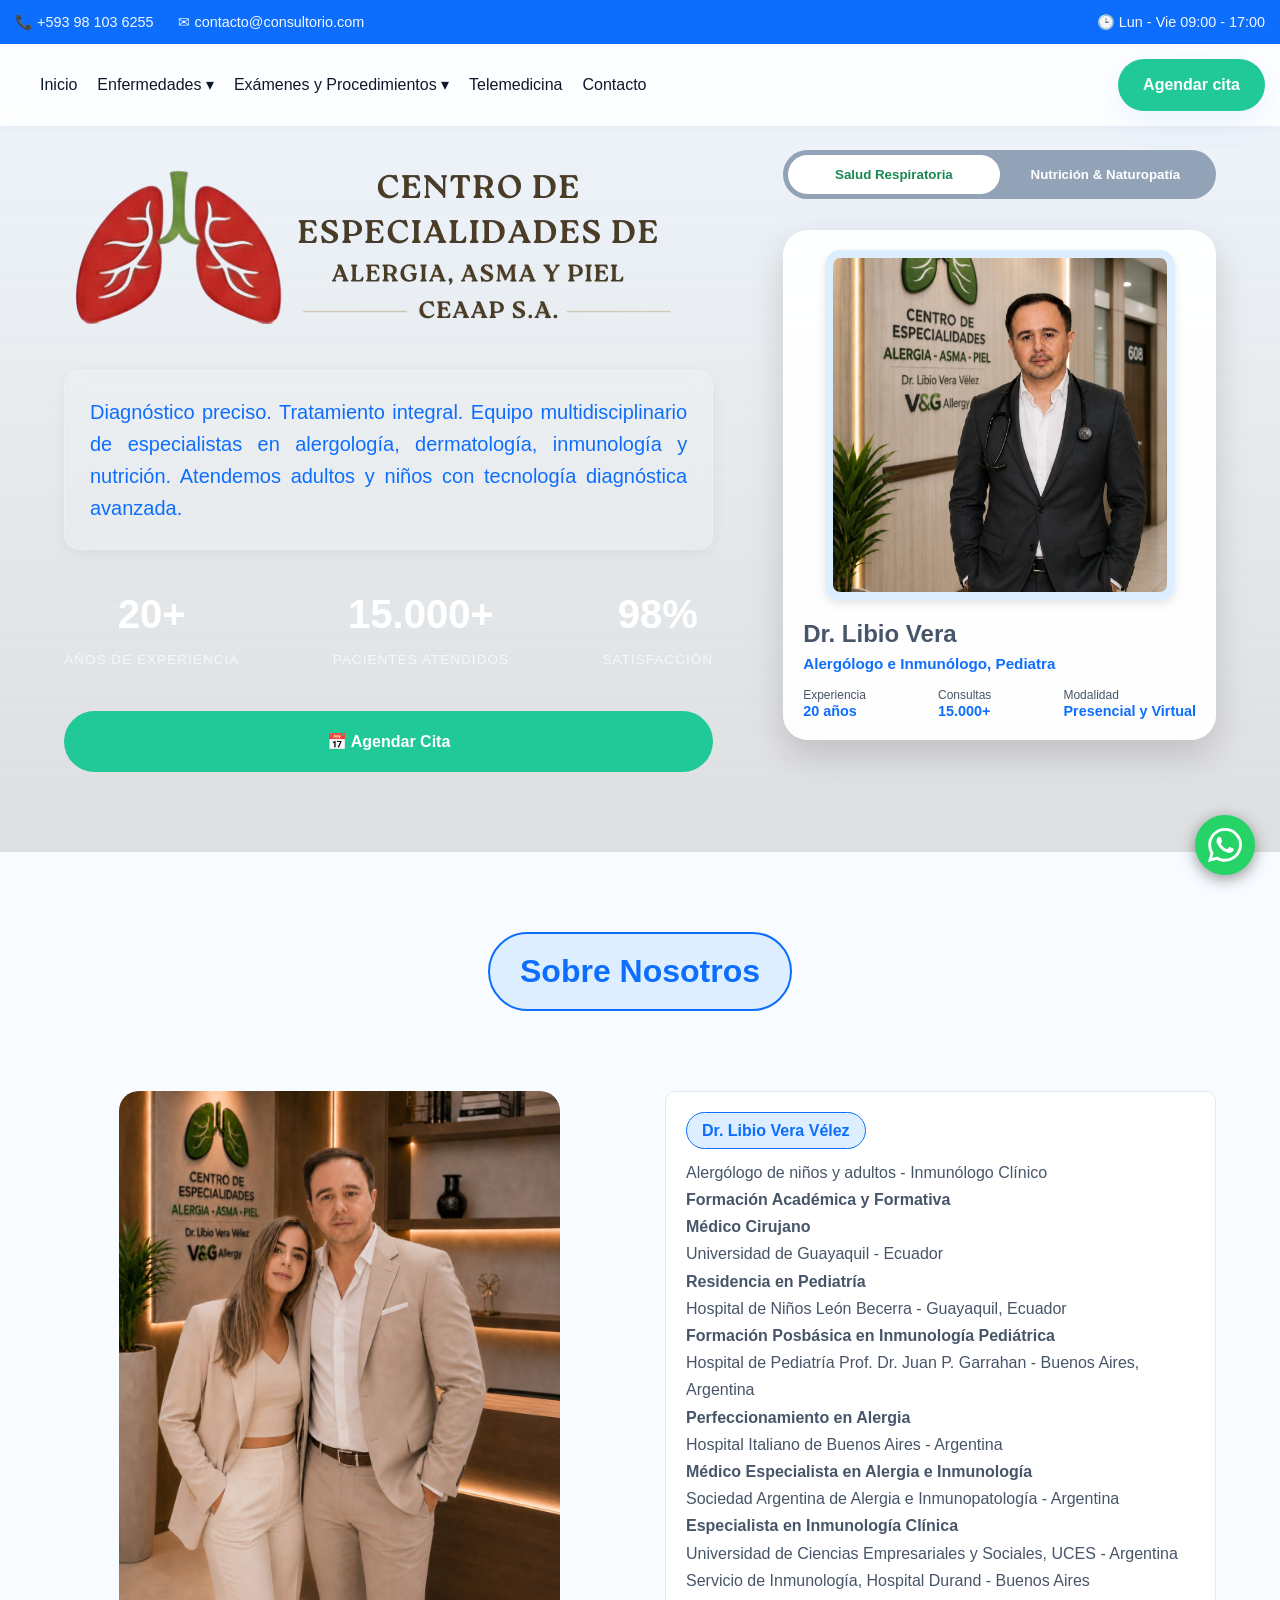
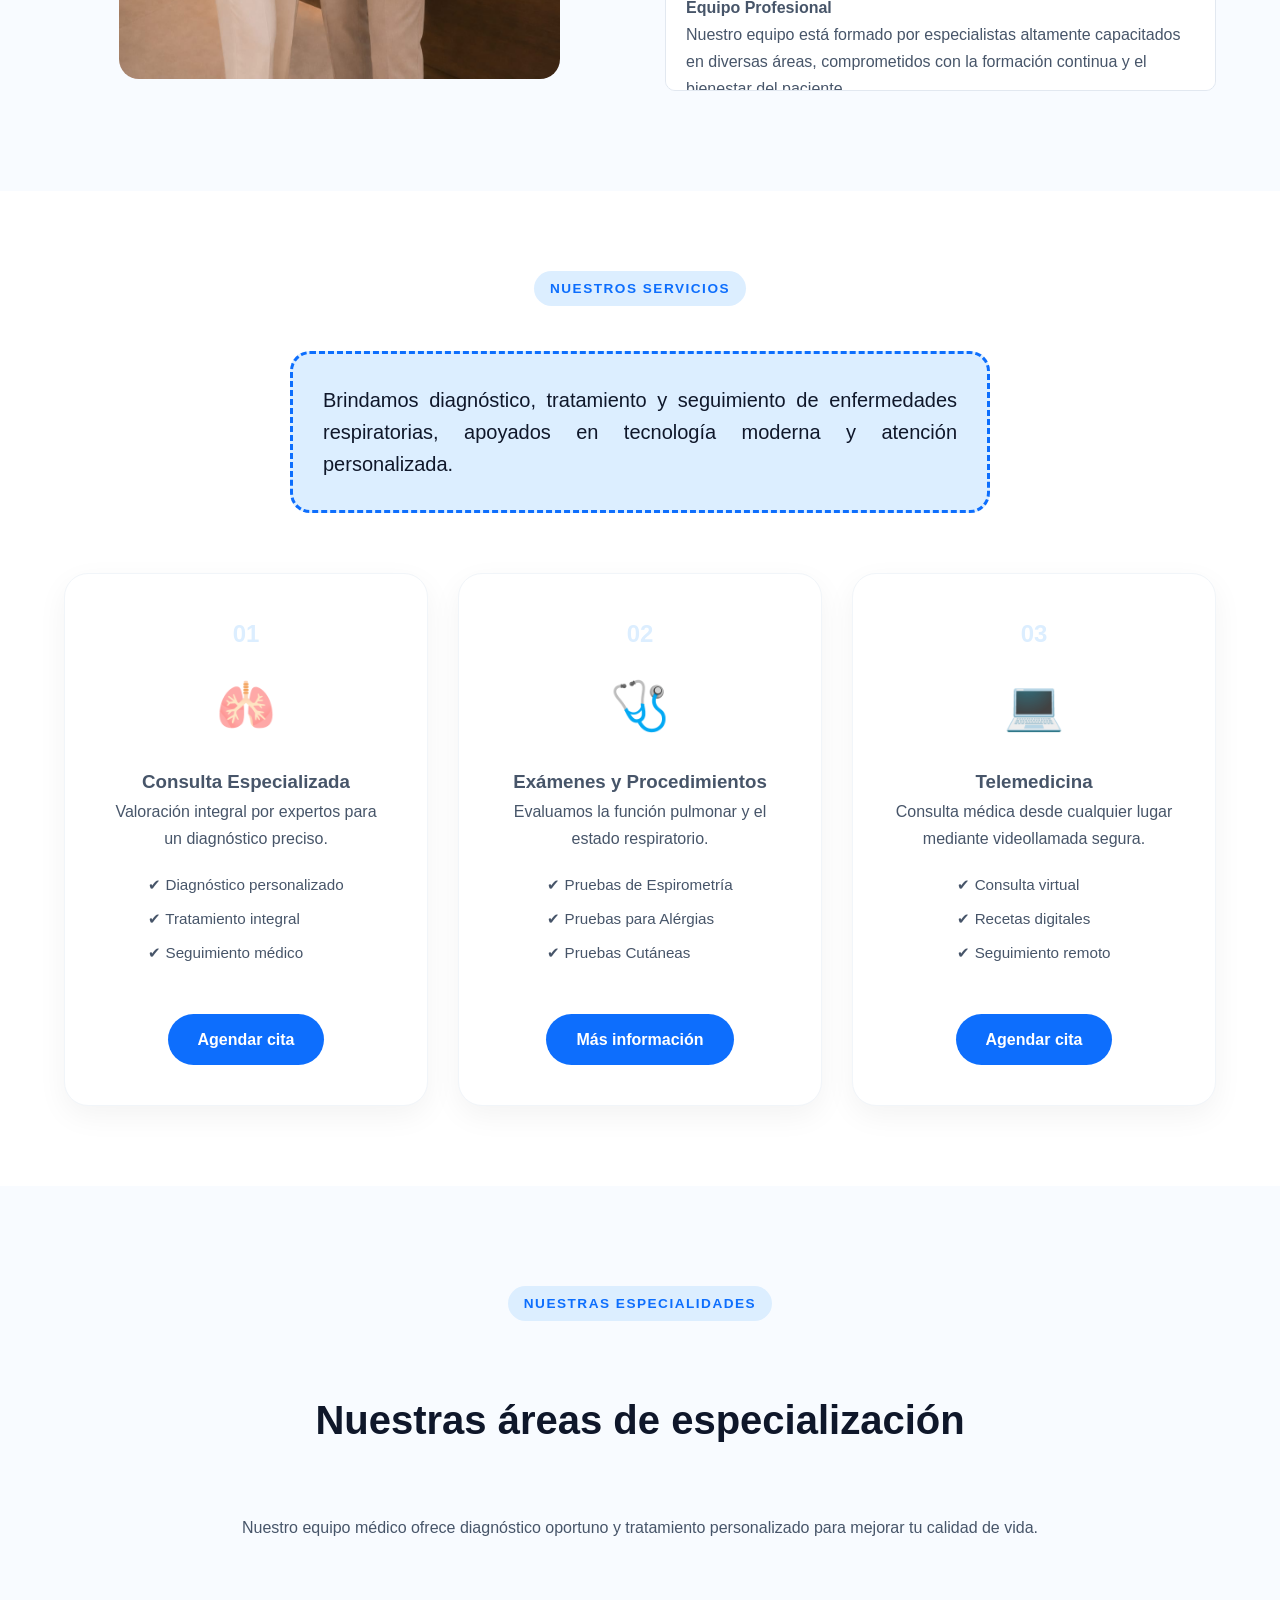
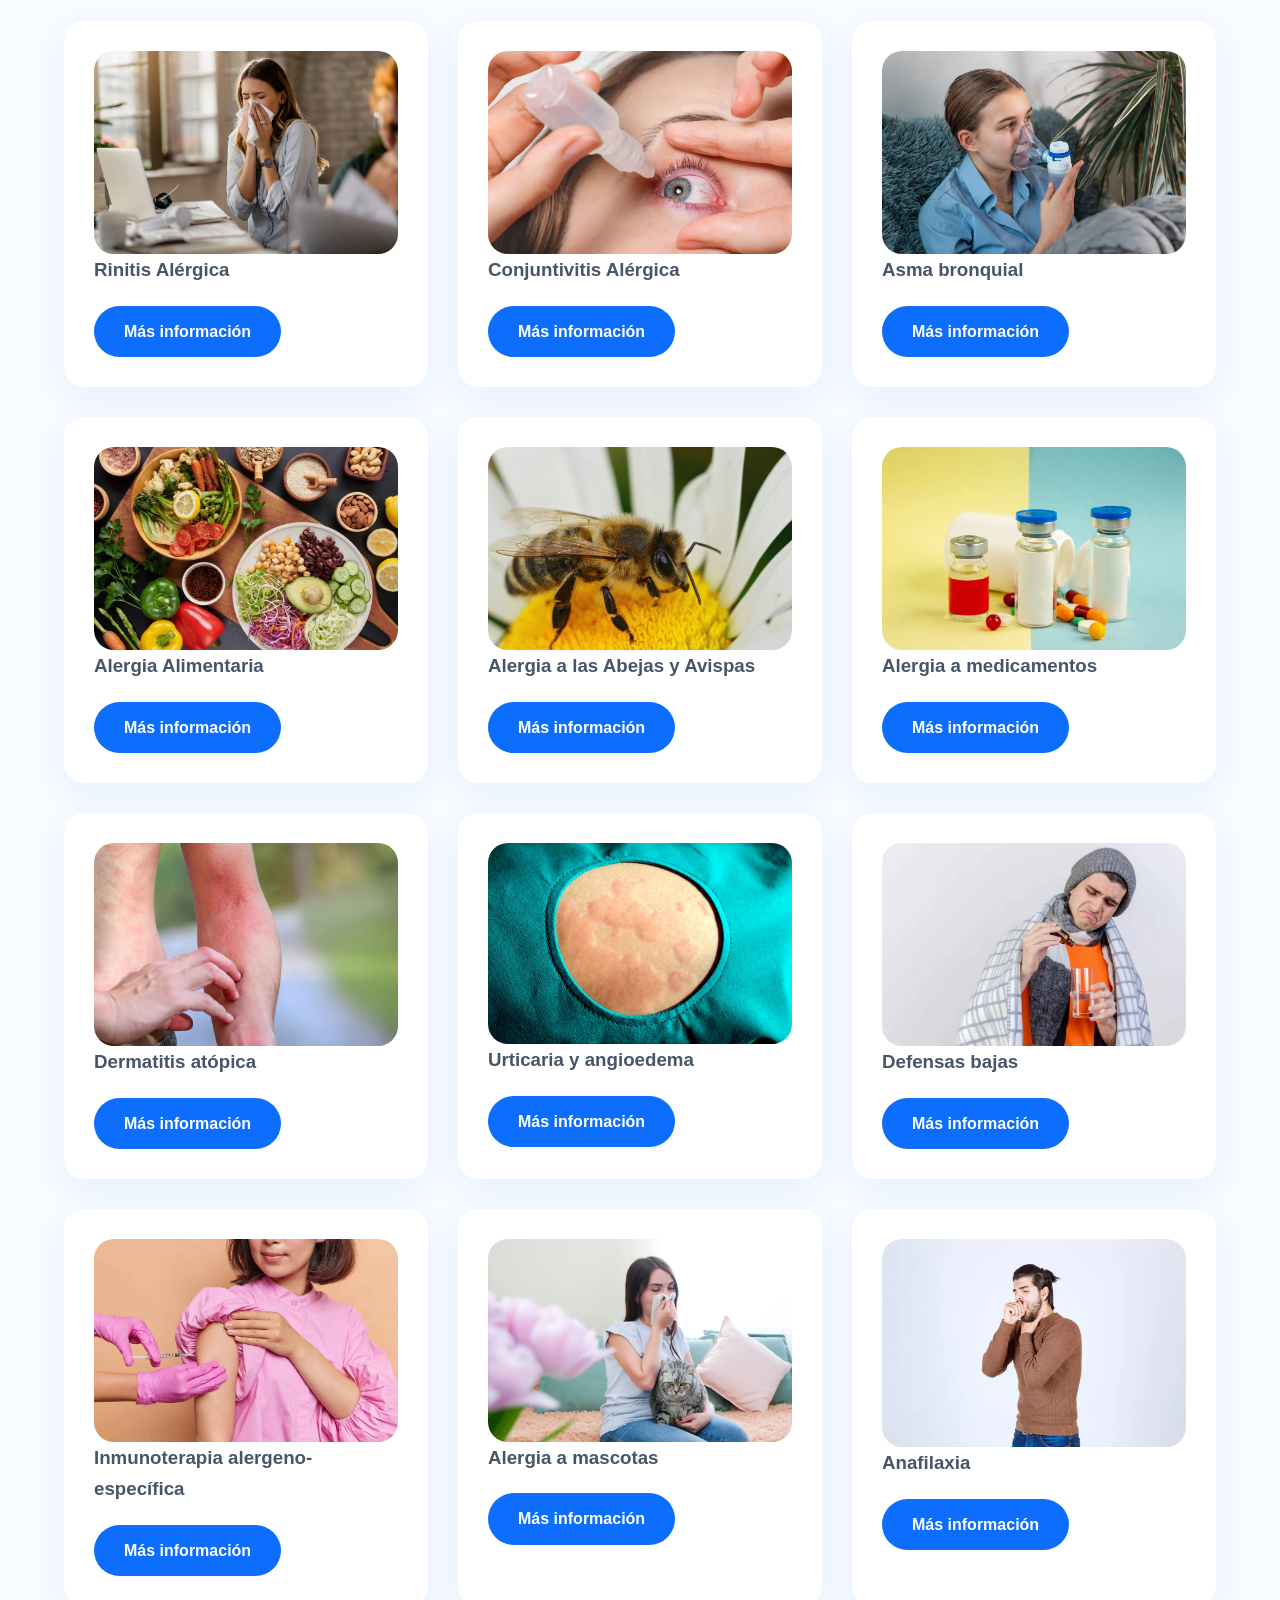
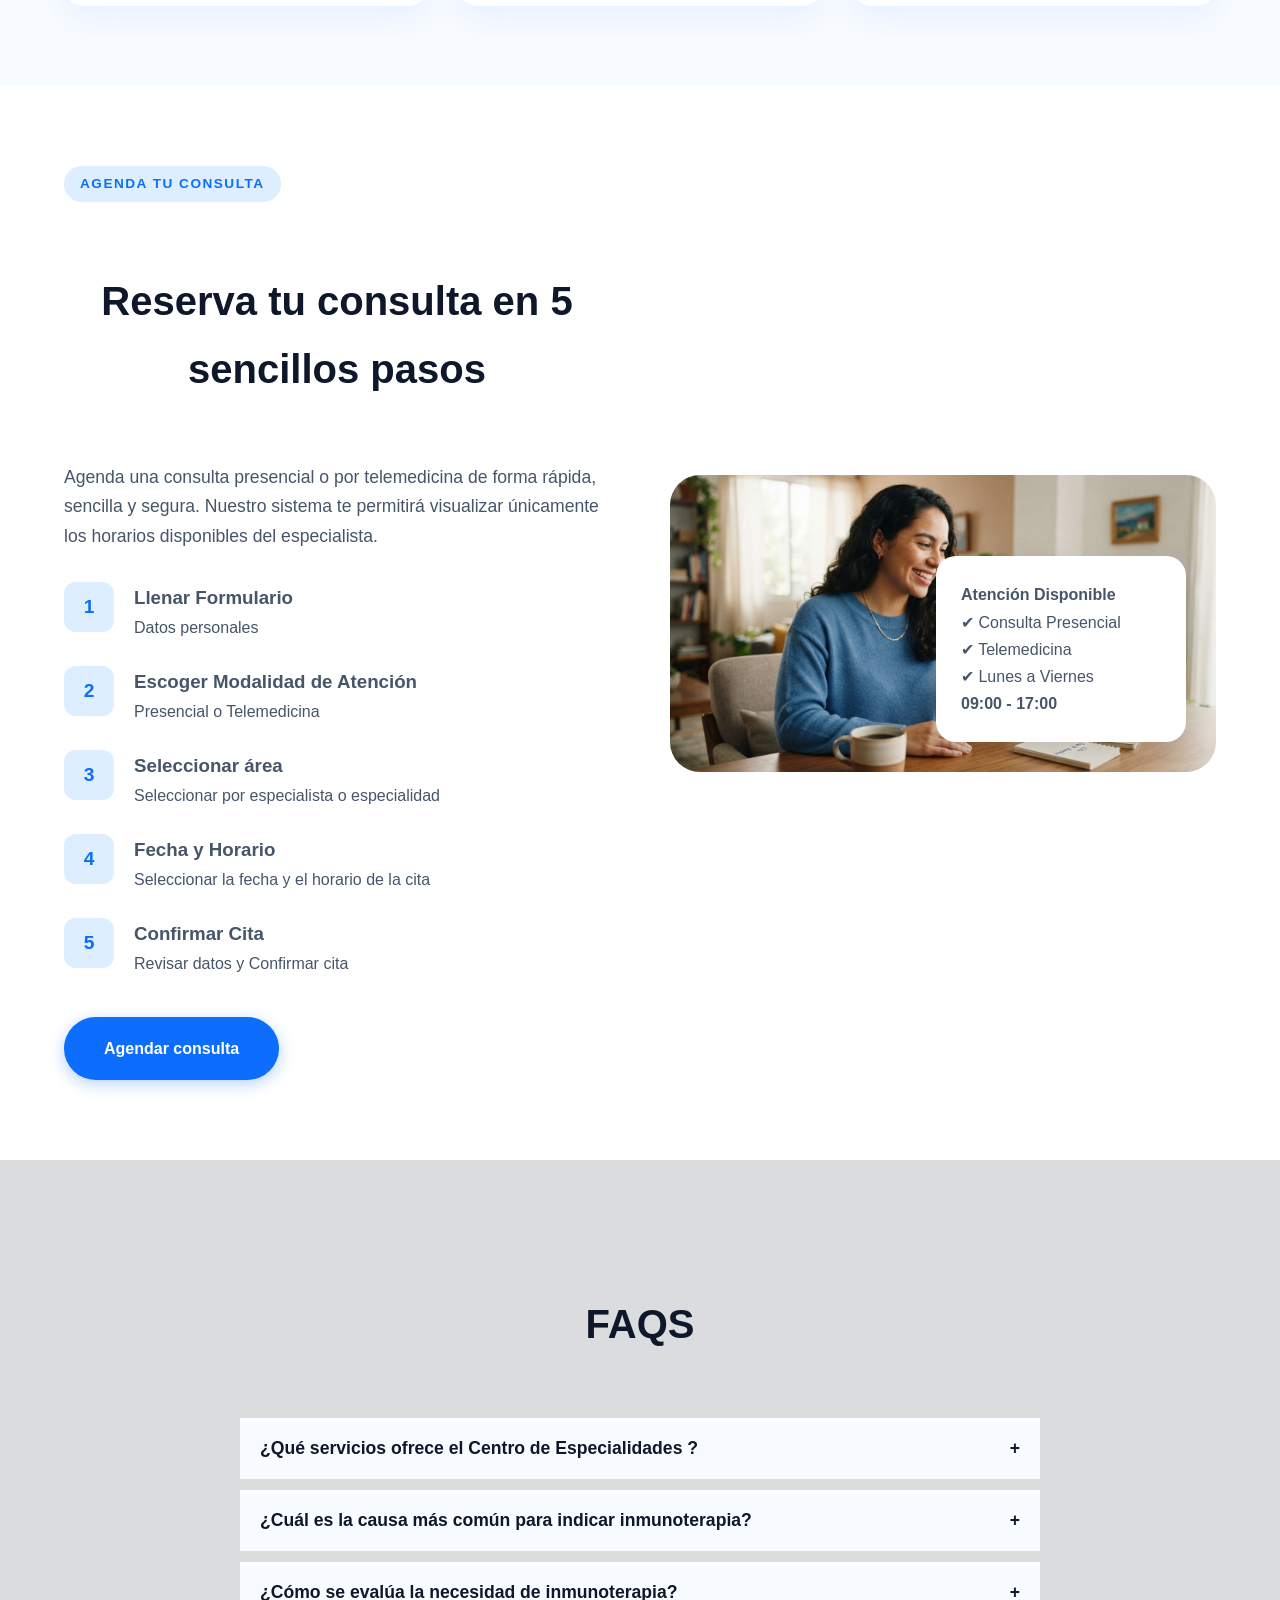
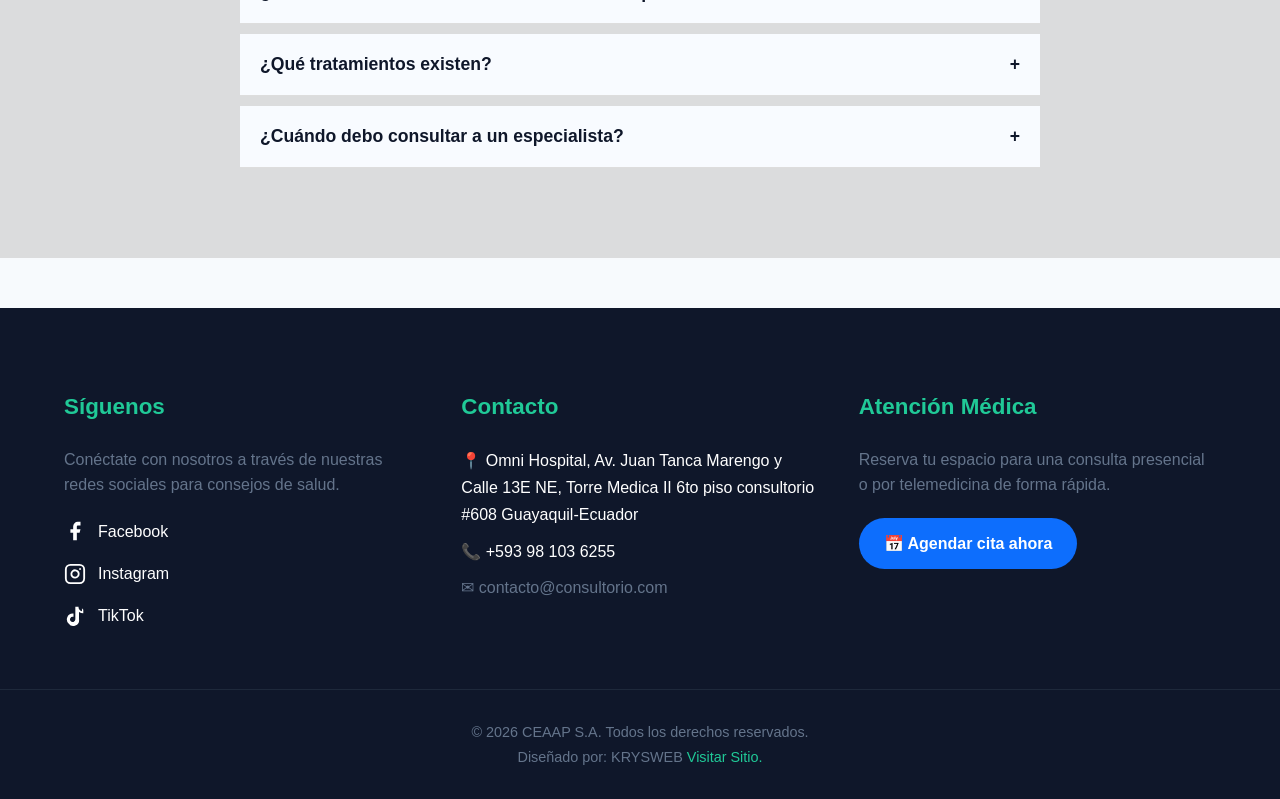
==== commit f9e6b796: "Initial commit html" ====
--- a/index.html
+++ b/index.html
@@ -134,7 +134,7 @@
 
 </nav>
 
-<a class="btn-header">
+<a href="agenda.html" class="btn-header">
 
 Agendar cita
 
@@ -188,9 +188,6 @@
                 <div class="hero-cta">
                     <a href="agenda.html" class="btn-primary">
                     <span>📅</span> Agendar Cita
-                    </a>
-                    <a href="telemedicina.html" class="btn-secondary">
-                    <span>💻</span> Telemedicina
                     </a>
                 </div>
 
@@ -655,7 +652,7 @@
                     </span>
                     <h2 class="section-title">
                         Reserva tu consulta
-                        en <span>3 sencillos pasos</span>
+                        en <span>5 sencillos pasos</span>
                     </h2>
                     <p class="booking-description">
                         Agenda una consulta presencial o por telemedicina
@@ -673,10 +670,10 @@
 
                             <div>
                                 <h3>
-                                    Selecciona el especialista
+                                    Llenar Formulario
                                 </h3>
                                 <p>
-                                    Elige el médico de acuerdo con tu necesidad.
+                                    Datos personales
                                 </p>
                             </div>
                         </div>
@@ -687,10 +684,10 @@
                             </div>
                             <div>
                                 <h3>
-                                    Escoge la fecha y horario
+                                    Escoger Modalidad de Atención
                                 </h3>
                                 <p>
-                                    Visualiza únicamente los horarios disponibles.
+                                    Presencial o Telemedicina
                                 </p>
                             </div>
                         </div>
@@ -701,16 +698,48 @@
                             </div>
                             <div>
                                 <h3>
-                                    Confirma tu cita
+                                    Seleccionar área
                                 </h3>
                                 <p>
 
-                                    Recibirás la confirmación inmediata
-                                    en tu correo electrónico.
+                                    Seleccionar por especialista o especialidad
 
                                 </p>
                             </div>
                         </div>
+
+                        <div class="booking-item">
+                            <div class="booking-number">
+                                4
+                            </div>
+                            <div>
+                                <h3>
+                                    Fecha y Horario
+                                </h3>
+                                <p>
+
+                                    Seleccionar la fecha y el horario de la cita
+
+                                </p>
+                            </div>
+                        </div>
+
+                        <div class="booking-item">
+                            <div class="booking-number">
+                                5
+                            </div>
+                            <div>
+                                <h3>
+                                    Confirmar Cita
+                                </h3>
+                                <p>
+
+                                    Revisar datos y Confirmar cita
+
+                                </p>
+                            </div>
+                        </div>
+
                     </div>
 
                     <a href="agenda.html" class="booking-button">
@@ -740,7 +769,7 @@
                         ✔ Lunes a Viernes
                     </p>
                     <strong>
-                        08:00 - 18:00
+                        09:00 - 17:00
                     </strong>
                 </div>
             </div>
@@ -838,7 +867,7 @@
         <div class="footer-column footer-booking">
             <h3>Atención Médica</h3>
             <p>Reserva tu espacio para una consulta presencial o por telemedicina de forma rápida.</p>
-            <a href="index.html" class="footer-btn-cita">
+            <a href="agenda.html" class="footer-btn-cita">
                 📅 Agendar cita ahora
             </a>
         </div>
--- a/css/estilos.css
+++ b/css/estilos.css
@@ -1084,7 +1084,19 @@
         z-index: 1001; 
     }
     .menu-toggle span { display: block; width: 25px; height: 3px; background: var(--text-title); }
-    nav { display: none; position: absolute; top: 100%; left: 0; width: 100%; background: var(--white); padding: 20px; box-shadow: var(--shadow-md); }
+    nav { 
+        display: none; 
+        position: absolute; 
+        top: 100%; 
+        left: 0; 
+        width: 100%; 
+        background: var(--white); 
+        padding: 20px; 
+        box-shadow: var(--shadow-md);
+        max-height: calc(100vh - 80px); 
+        overflow-y: auto;              
+        -webkit-overflow-scrolling: touch; 
+    }
     nav.active { display: block; }
     nav ul {
         flex-direction: column;
@@ -1107,6 +1119,49 @@
         display: flex;
         justify-content: center;
         margin-bottom: 20px;
+    }
+    
+    /* Desactivar hover en móviles para evitar parpadeos */
+    .has-submenu:hover .submenu,
+    .has-submenu-level2:hover .submenu-level2 {
+        display: none;
+    }
+
+    /* Submenú Nivel 1 en móvil */
+    .submenu {
+        display: none;
+        position: static !important;
+        width: 100%;
+        box-shadow: none;
+        background: var(--gray-100);
+        border-radius: 8px;
+        padding: 5px 0 5px 10px;
+        margin-top: 5px;
+    }
+
+    /* Submenú Nivel 2 en móvil (Exámenes, etc.) */
+    .submenu-level2 {
+        display: none;
+        position: static !important;
+        width: 100%;
+        box-shadow: none;
+        background: #e2e8f0;
+        border-radius: 6px;
+        padding: 5px 0 5px 15px; 
+        margin-top: 5px;
+    }
+
+    .submenu.active,
+    .submenu-level2.active {
+        display: block !important;
+    }
+
+    .submenu li a, 
+    .submenu-level2 li a {
+        white-space: normal;
+        padding: 10px 15px;
+        font-size: 0.85rem;
+        display: block;
     }
 }
 
@@ -1314,6 +1369,70 @@
     box-shadow: 0 6px 15px rgba(13, 110, 253, 0.3);
 }
 
+.exam-faq-container {
+    width: 100%;
+    margin: 20px 0;
+    border-top: 1px solid var(--gray-200);
+    padding-top: 15px;
+}
+
+.exam-faq-container h4 {
+    font-size: 1.1rem;
+    color: var(--color-primary);
+    margin-bottom: 12px;
+}
+
+.exam-faq-container .faq-item {
+    border-bottom: 1px solid var(--gray-200);
+    margin-bottom: 8px;
+    border-radius: 8px;
+    overflow: hidden;
+}
+
+.exam-faq-container .faq-question {
+    width: 100%;
+    padding: 10px 15px;
+    background: var(--bg-light);
+    border: none;
+    text-align: left;
+    font-size: 0.9rem;
+    font-weight: 600;
+    color: var(--text-title);
+    cursor: pointer;
+    display: flex;
+    justify-content: space-between;
+    align-items: center;
+    transition: background 0.3s ease;
+}
+
+.exam-faq-container .faq-question:hover {
+    background: var(--color-primary-light);
+}
+
+.exam-faq-container .faq-answer {
+    max-height: 0;
+    overflow: hidden;
+    transition: max-height 0.4s ease-out;
+    background: #fff;
+    padding: 0 15px;
+}
+
+.exam-faq-container .faq-answer p {
+    font-size: 0.85rem;
+    padding: 10px 0;
+    margin: 0;
+    color: var(--text-body);
+}
+
+.exam-faq-container .faq-question span {
+    transition: transform 0.3s ease;
+    font-weight: bold;
+}
+
+.exam-faq-container .faq-question.active span {
+    transform: rotate(45deg);
+}
+
 /* Ajuste móvil */
 @media (max-width: 768px) {
     .exam-card-unique, .exam-card-unique.img-right { flex-direction: column; text-align: center; }
@@ -1522,4 +1641,212 @@
     display: flex;
     flex-direction: column;
     justify-content: center;
+}
+
+/* ===================================================
+   SECCIÓN CONTACTO Y FORMULARIO RESPONSIVO
+   =================================================== */
+.contacto-section {
+    padding: 80px 0;
+    background: var(--bg-body);
+    margin-top: 130px;
+}
+
+.contacto-grid {
+    display: grid;
+    grid-template-columns: 1fr 1fr;
+    gap: 50px;
+}
+
+.contacto-form {
+    background: var(--white);
+    padding: 40px;
+    border-radius: 20px;
+    box-shadow: var(--shadow-md);
+}
+
+.contacto-form h2 {
+    margin-bottom: 25px;
+}
+
+.form-input, 
+.form-textarea {
+    width: 100%;
+    padding: 12px;
+    margin-bottom: 15px;
+    border: 1px solid var(--gray-200);
+    border-radius: 8px;
+    font-family: inherit;
+}
+
+.form-textarea {
+    height: 150px;
+    resize: none;
+}
+
+.btn-submit {
+    width: 100%;
+    padding: 15px;
+    background: var(--color-primary);
+    color: var(--white);
+    border: none;
+    border-radius: 50px;
+    font-weight: 600;
+    cursor: pointer;
+    transition: var(--transition);
+}
+
+.btn-submit:hover {
+    background: var(--color-primary-dark);
+}
+
+.contacto-info h2 {
+    margin-bottom: 15px;
+}
+
+.contacto-info p {
+    margin-bottom: 10px;
+    line-height: 1.6;
+}
+
+.contacto-info h3 {
+    margin-top: 30px;
+    margin-bottom: 15px;
+}
+
+/* Map iFrame Adaptativo */
+.mapa-container {
+    width: 100%;
+    height: 350px;
+    background: var(--gray-200);
+    border-radius: 20px;
+    overflow: hidden;
+}
+
+.mapa-container iframe {
+    width: 100%;
+    height: 100%;
+    border: 0;
+}
+
+/* Breakpoints para celulares y tablets */
+@media (max-width: 992px) {
+    .contacto-grid {
+        grid-template-columns: 1fr; 
+        gap: 30px;
+    }
+
+    .contacto-section {
+        margin-top: 100px;
+        padding: 40px 0;
+    }
+
+    .contacto-form {
+        padding: 25px;
+    }
+
+    .mapa-container {
+        height: 280px;
+    }
+}
+
+/* ===================================================
+   ESTILOS DEDICADOS PARA DETALLE.HTML
+   =================================================== */
+.detalle-page {
+    padding-top: 150px;
+    padding-bottom: 80px;
+}
+
+.detalle-grid {
+    display: grid;
+    grid-template-columns: 1fr 1fr;
+    gap: 40px;
+    margin-bottom: 60px;
+    align-items: center;
+}
+
+.detalle-img img {
+    border-radius: 20px;
+    width: 100%;
+    height: auto;
+    object-fit: cover;
+    box-shadow: var(--shadow-card);
+}
+
+.detalle-title {
+    font-size: 2.2rem;
+    color: var(--text-title);
+    text-align: left;
+    margin-top: 0;
+    margin-bottom: 15px;
+    line-height: 1.3;
+}
+
+.detalle-desc {
+    margin-top: 10px;
+    padding: 20px;
+    border: 1px solid var(--gray-200);
+    border-radius: 12px;
+    background-color: var(--bg-section);
+}
+
+.detalle-desc p {
+    margin: 0;
+    text-align: justify;
+    line-height: 1.7;
+    color: var(--text-body);
+}
+
+.detalle-btn-wrapper {
+    margin-top: 25px;
+}
+
+/* ---------------------------------------------------
+   RESPONSIVIDAD DETALLE (MOBILE & TABLETS)
+   --------------------------------------------------- */
+@media (max-width: 992px) {
+    .detalle-page {
+        padding-top: 110px;
+        padding-bottom: 50px;
+    }
+
+    .detalle-grid {
+        grid-template-columns: 1fr; 
+        gap: 25px;
+        margin-bottom: 40px;
+    }
+
+    .detalle-title {
+        font-size: 1.8rem;
+        text-align: center;
+    }
+
+    .detalle-btn-wrapper {
+        text-align: center;
+    }
+
+    .detalle-btn-wrapper .enfermedad-link {
+        width: 100%;
+        display: block;
+        box-sizing: border-box;
+    }
+}
+
+@media (max-width: 480px) {
+    .detalle-page {
+        padding-top: 90px;
+    }
+
+    .detalle-title {
+        font-size: 1.5rem;
+    }
+
+    .detalle-desc {
+        padding: 15px;
+    }
+
+    .detalle-desc p {
+        text-align: left;
+    }
 }
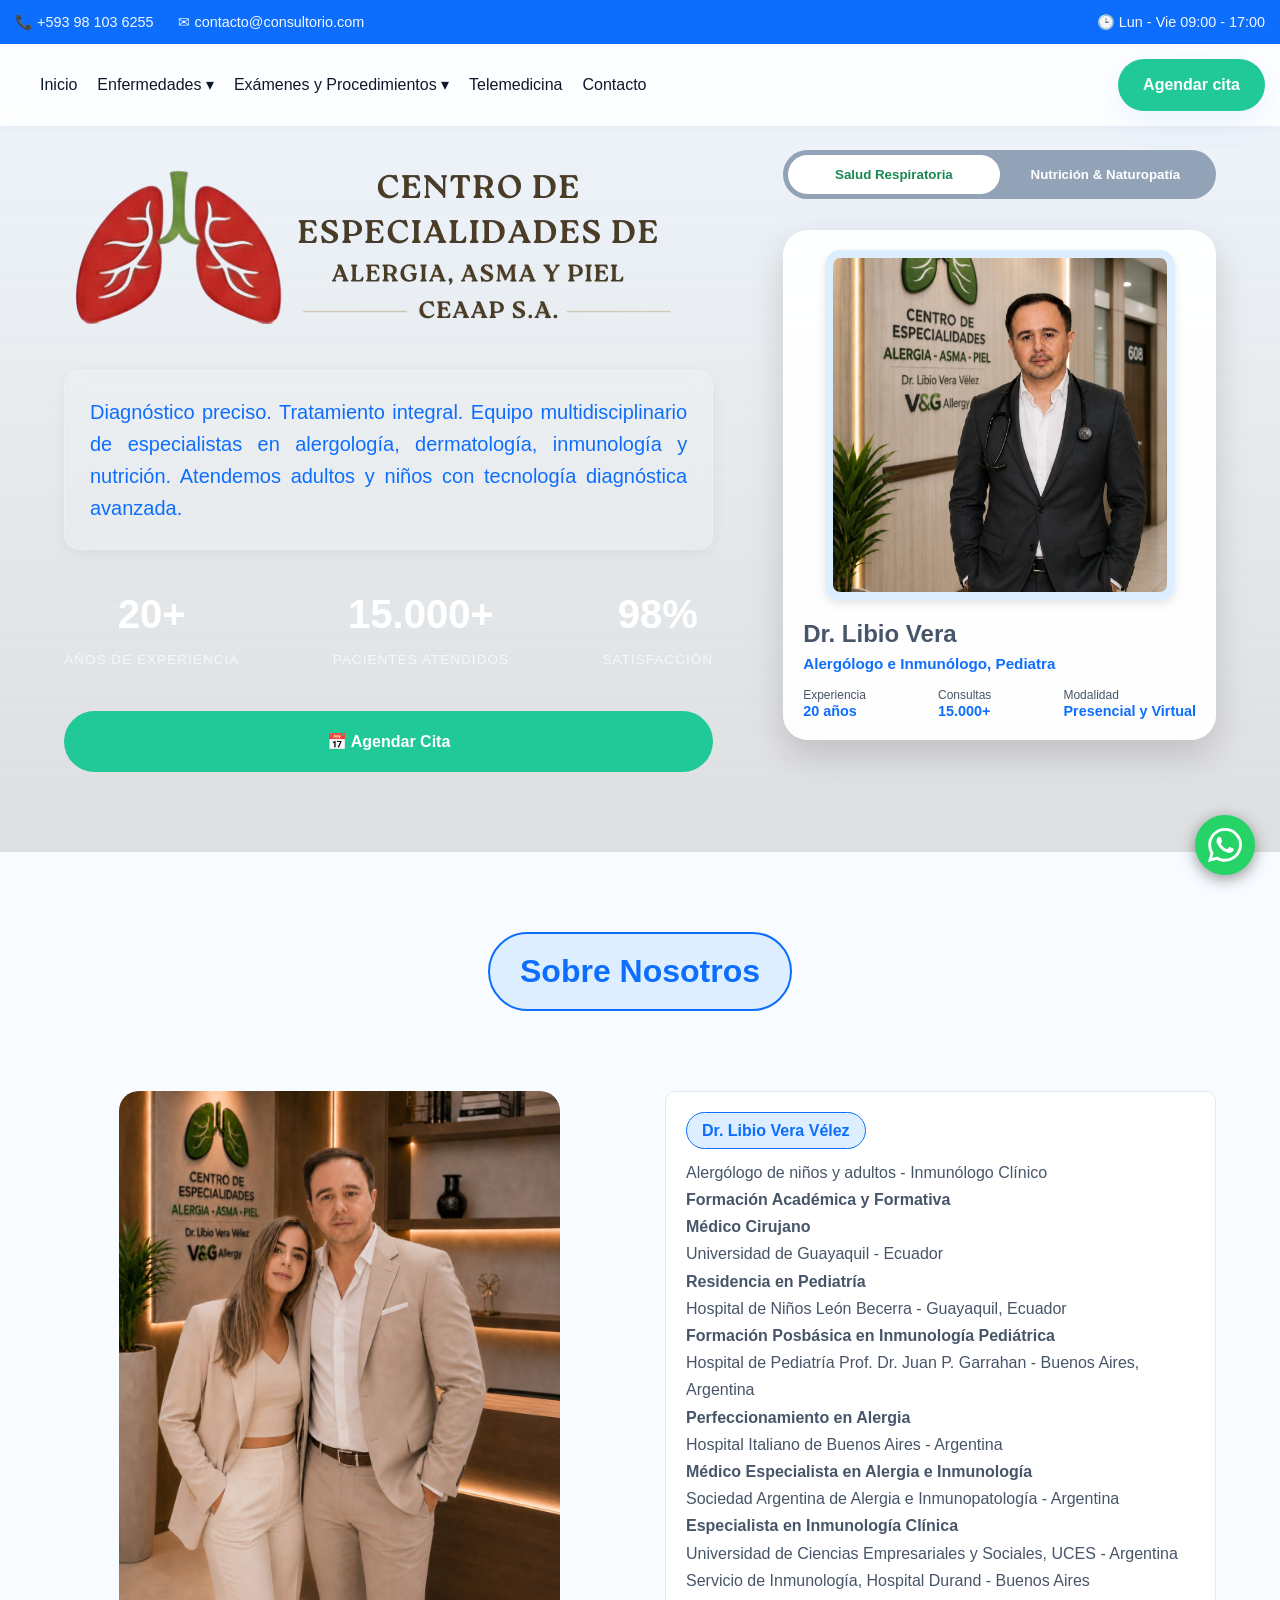
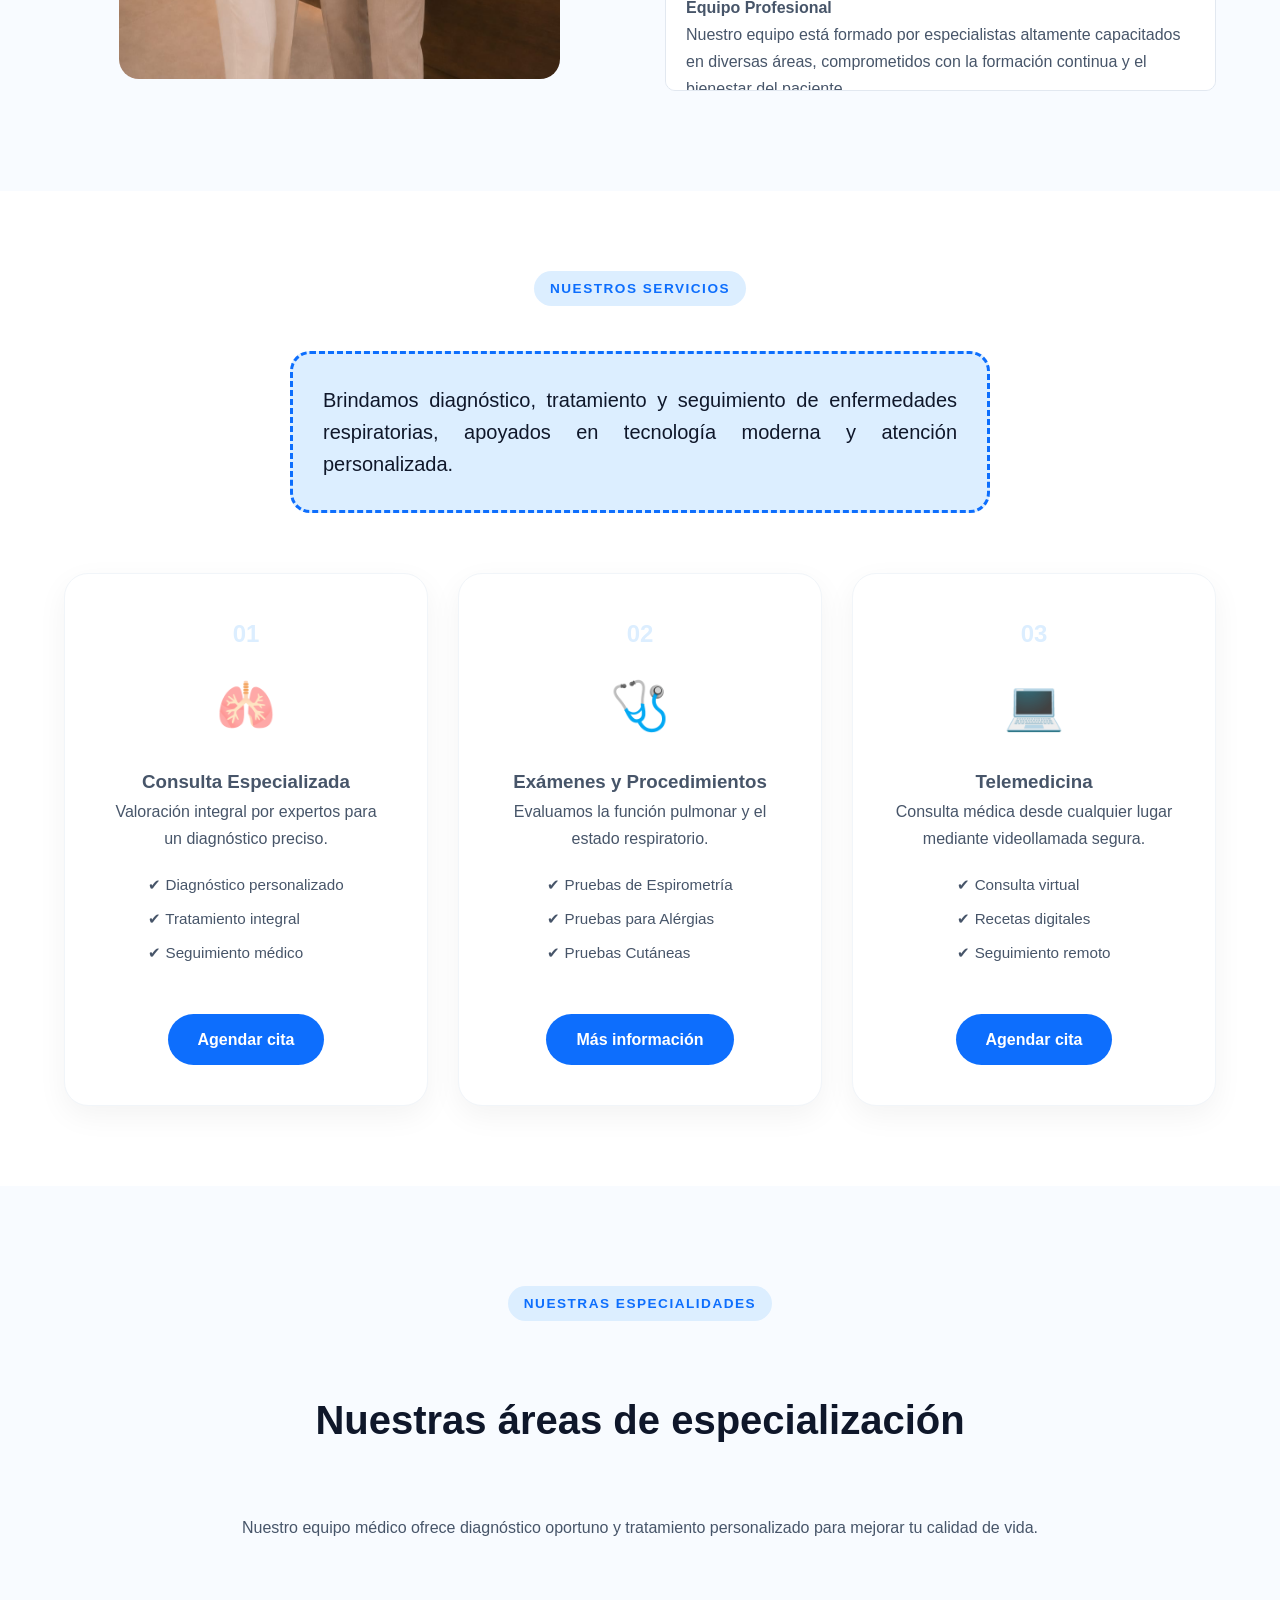
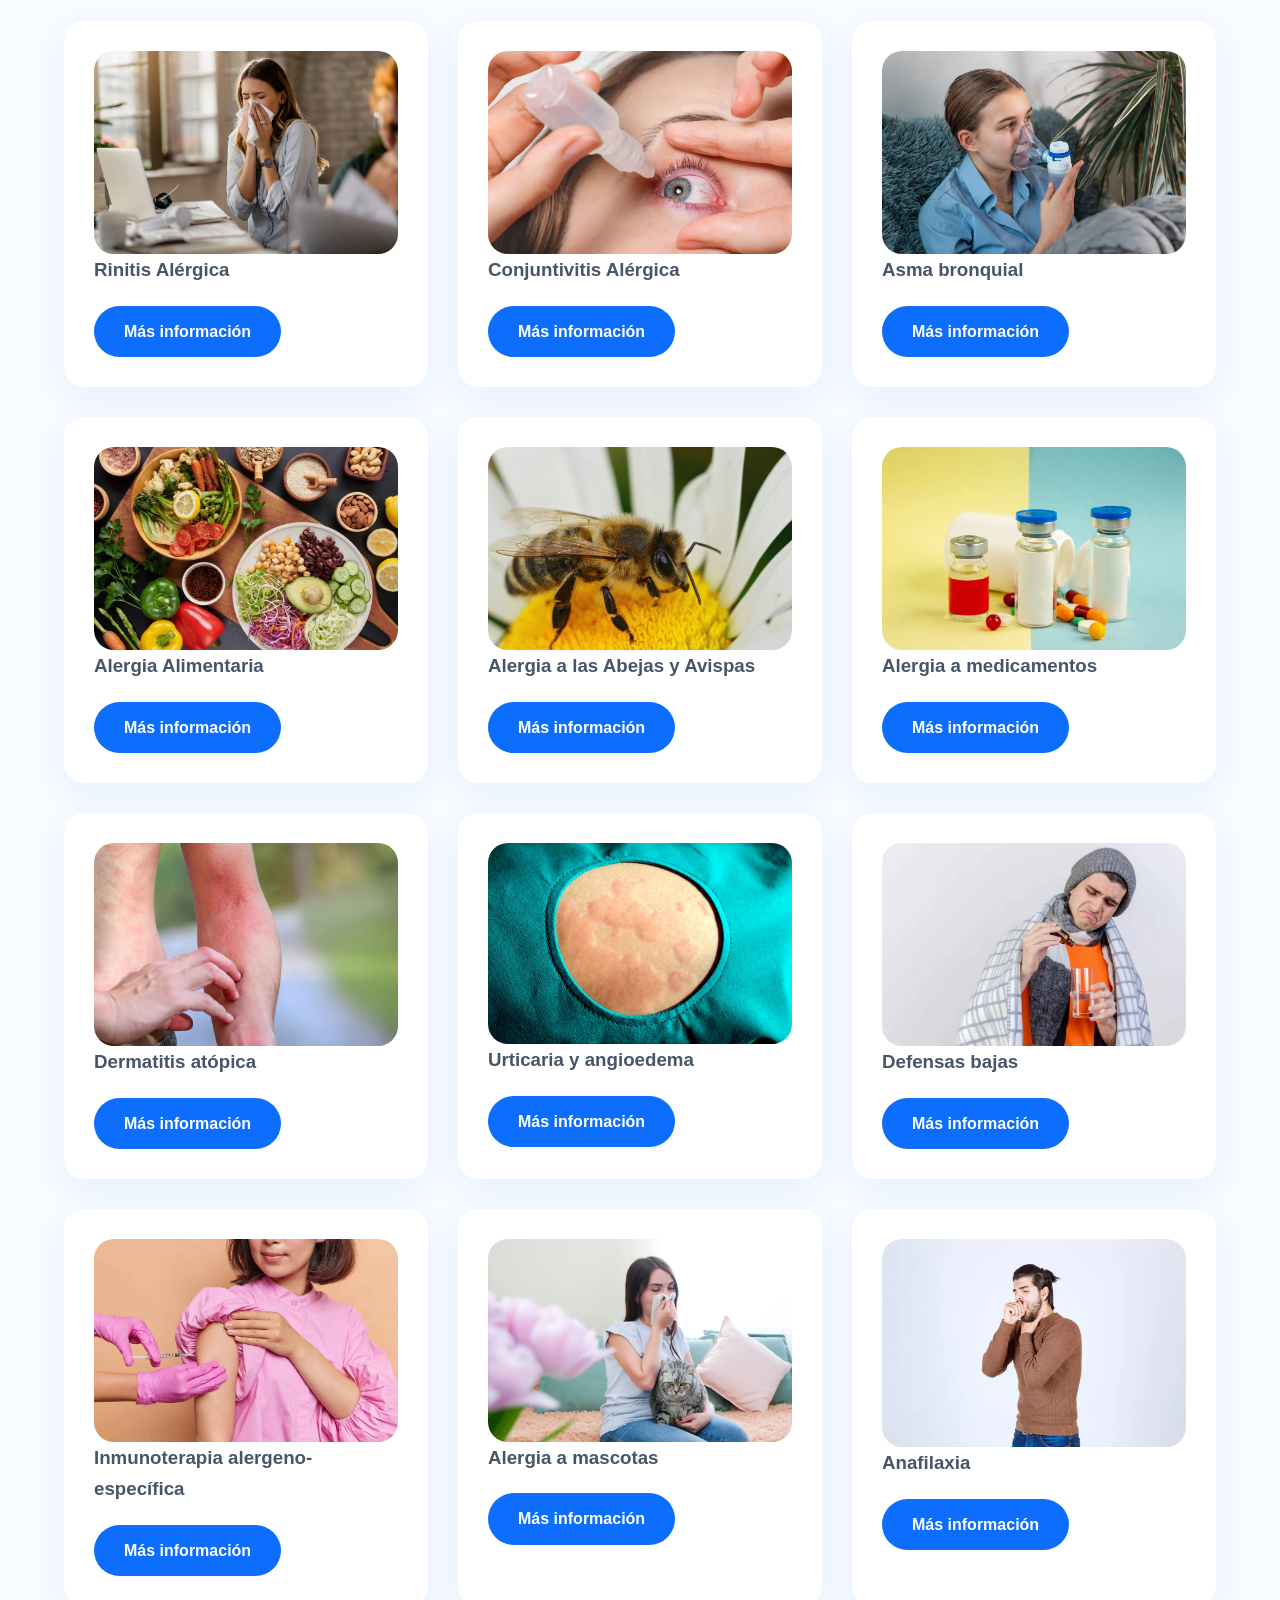
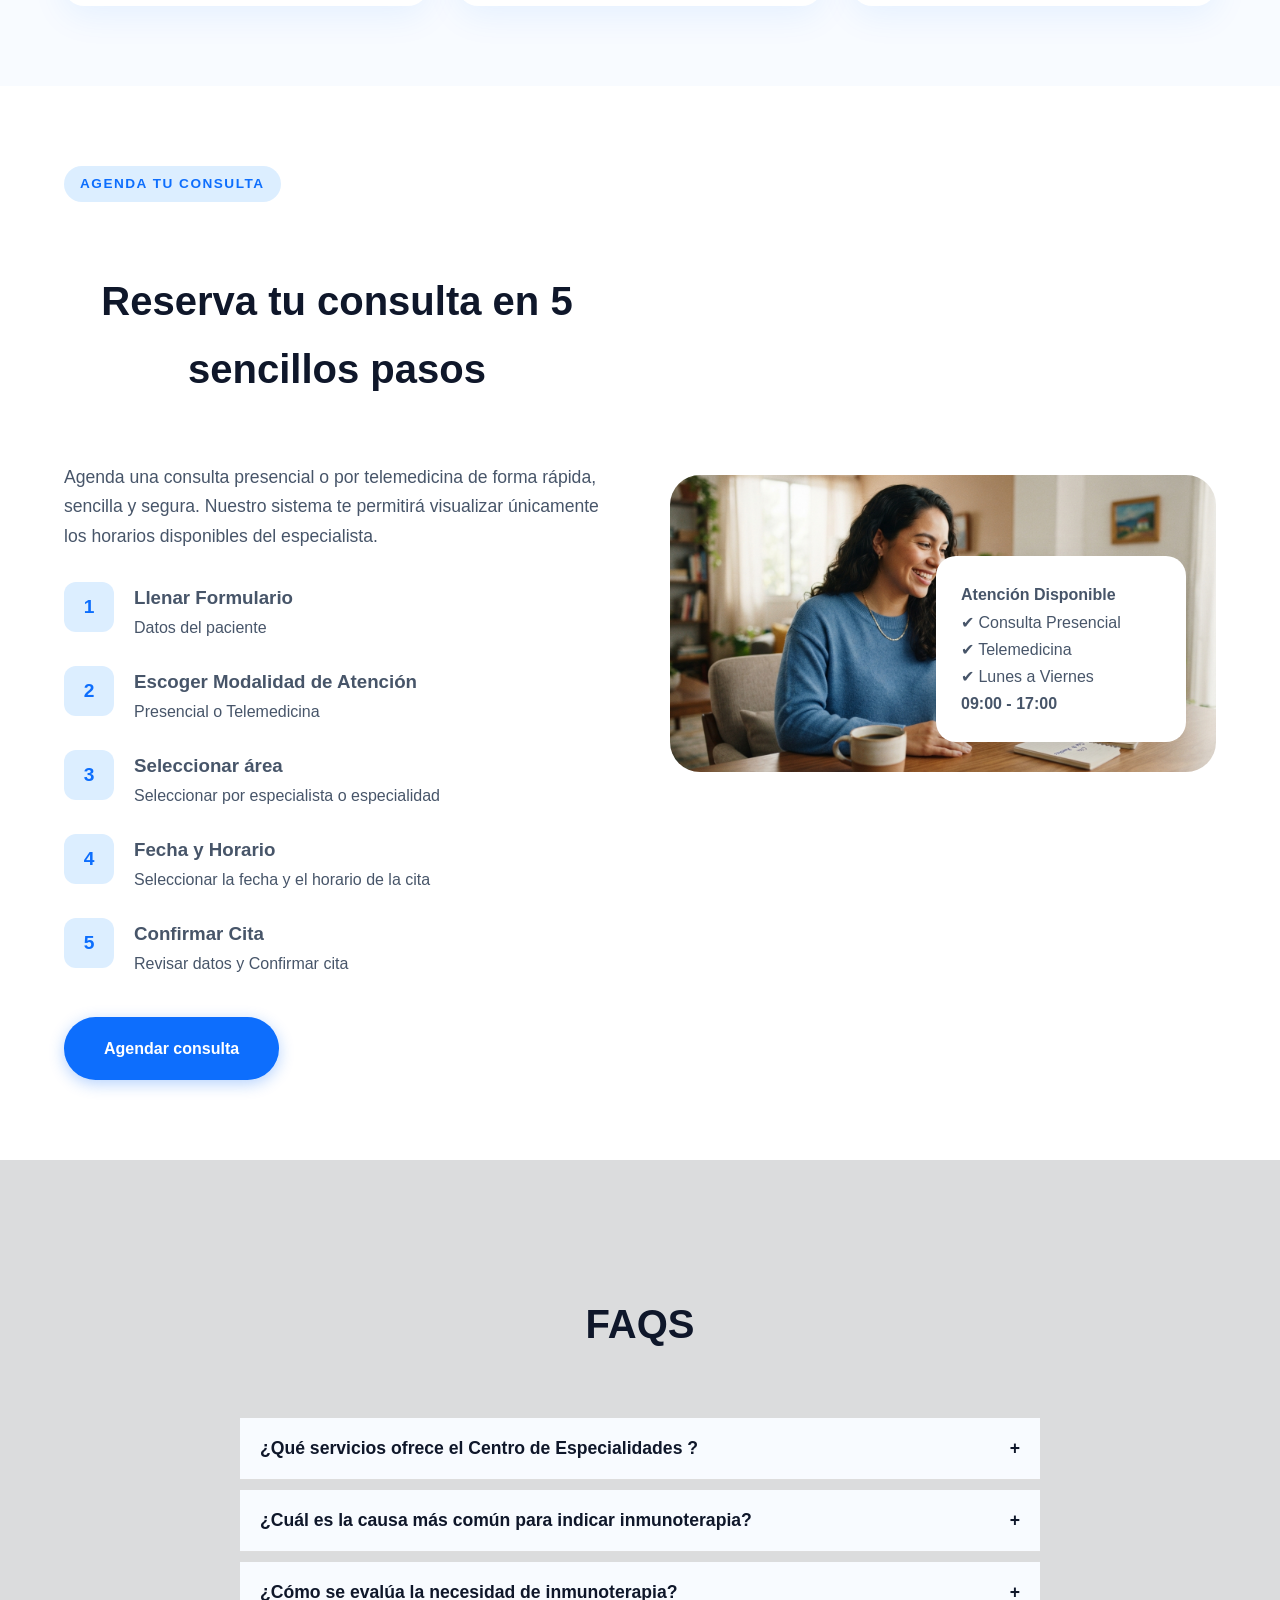
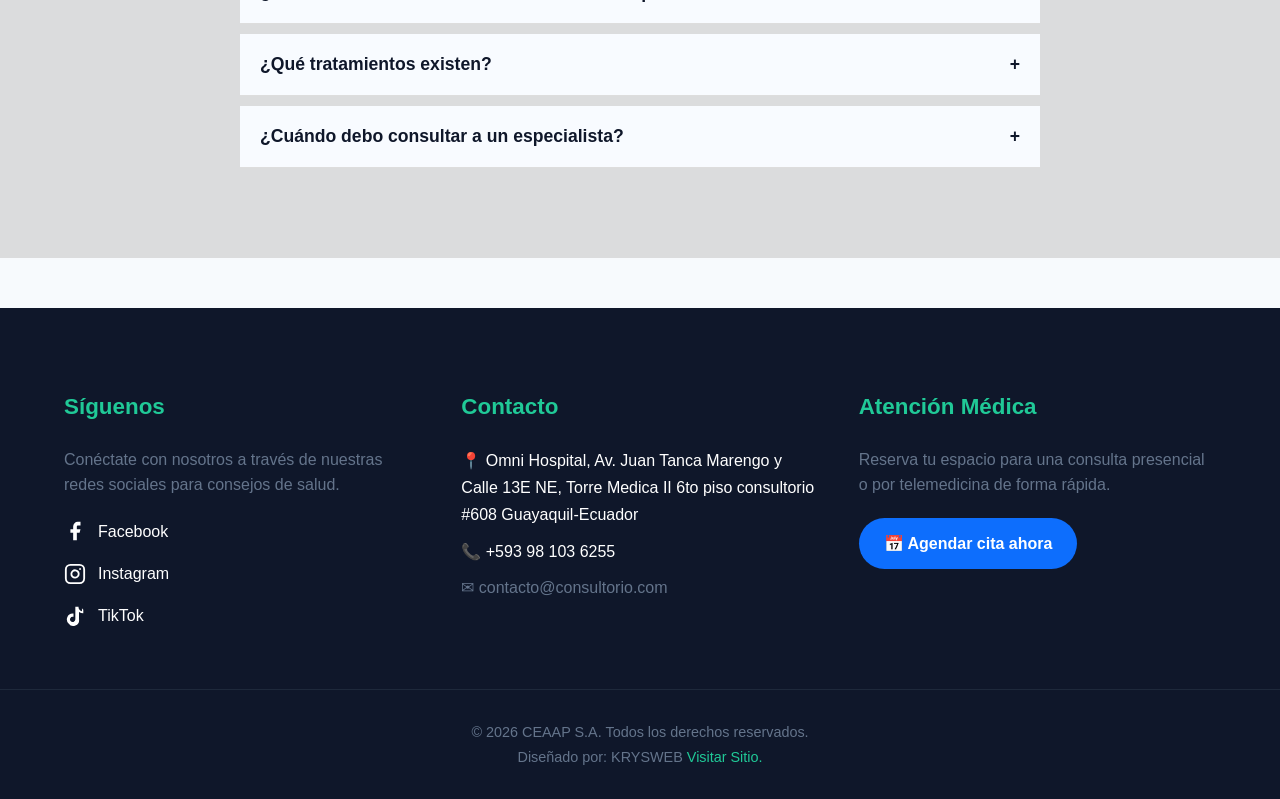
==== commit 9b59e67e: "Initial commit html" ====
--- a/index.html
+++ b/index.html
@@ -673,7 +673,7 @@
                                     Llenar Formulario
                                 </h3>
                                 <p>
-                                    Datos personales
+                                    Datos del paciente
                                 </p>
                             </div>
                         </div>
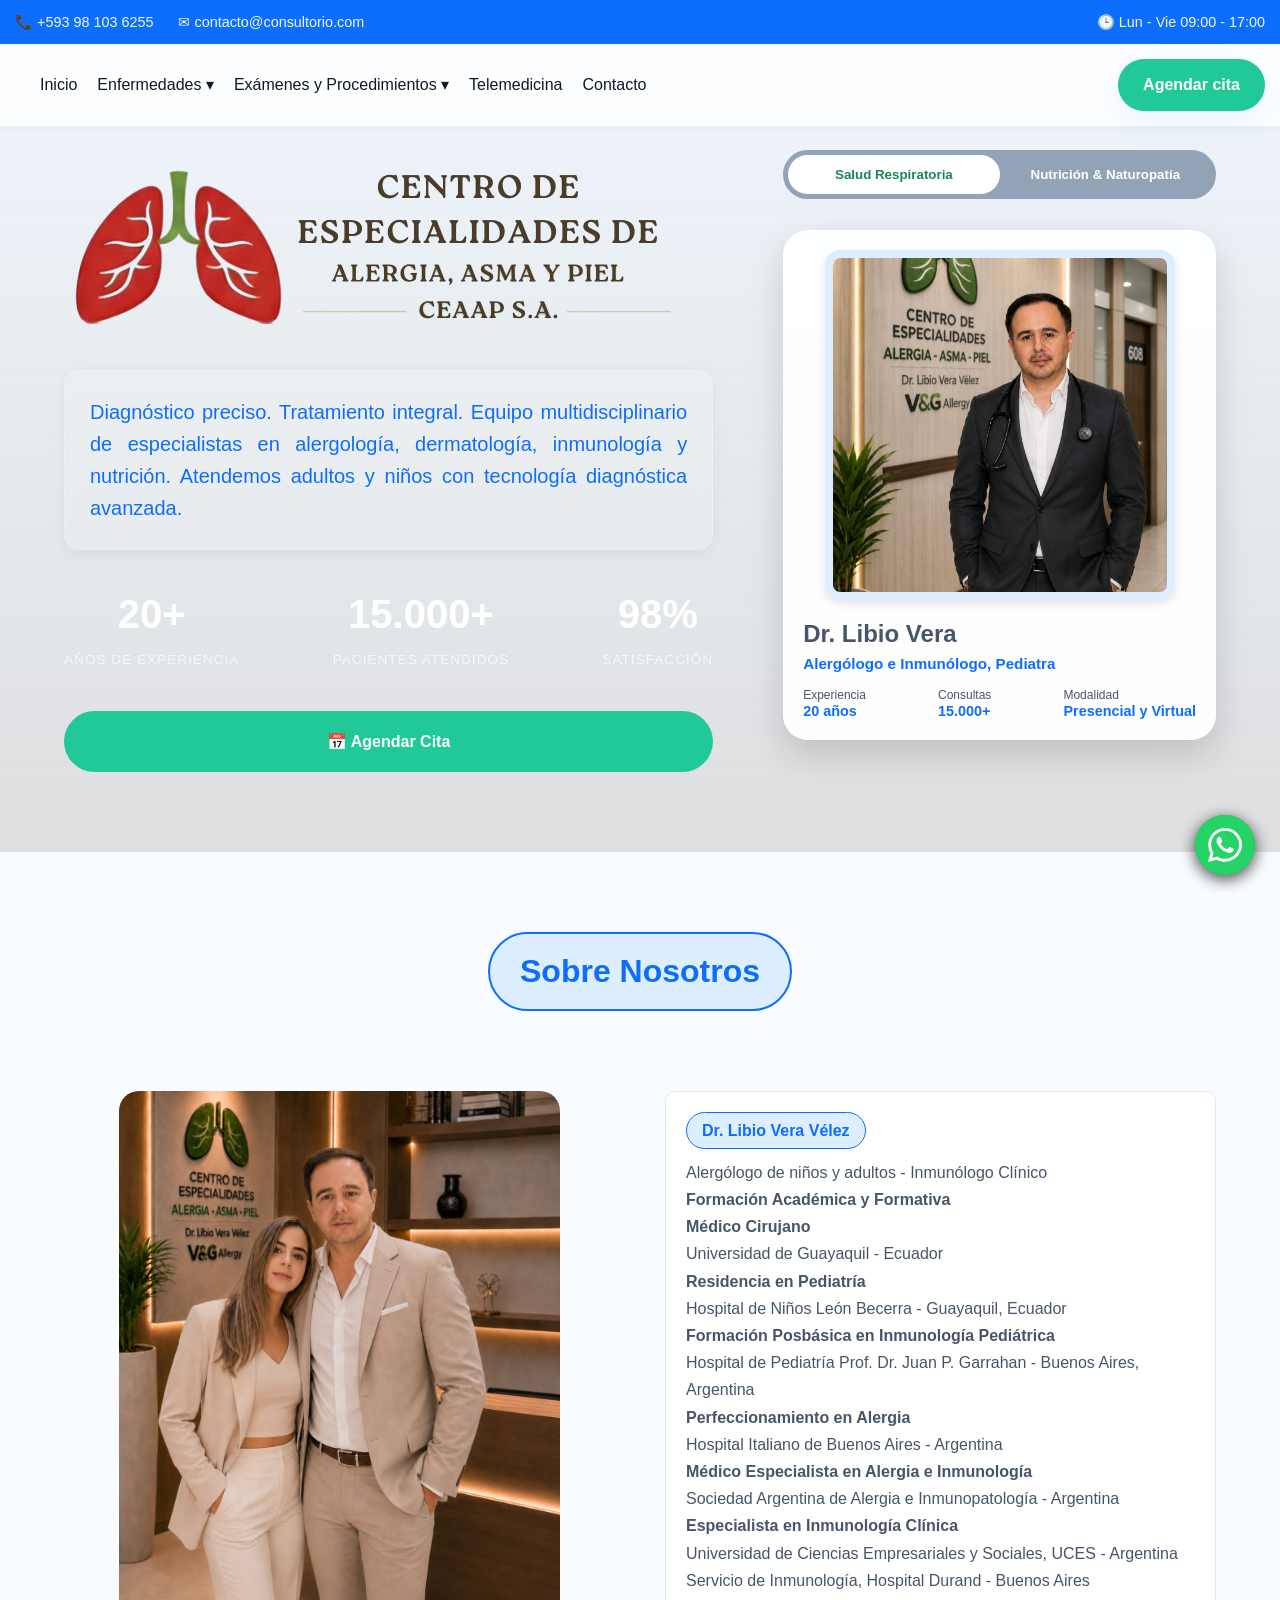
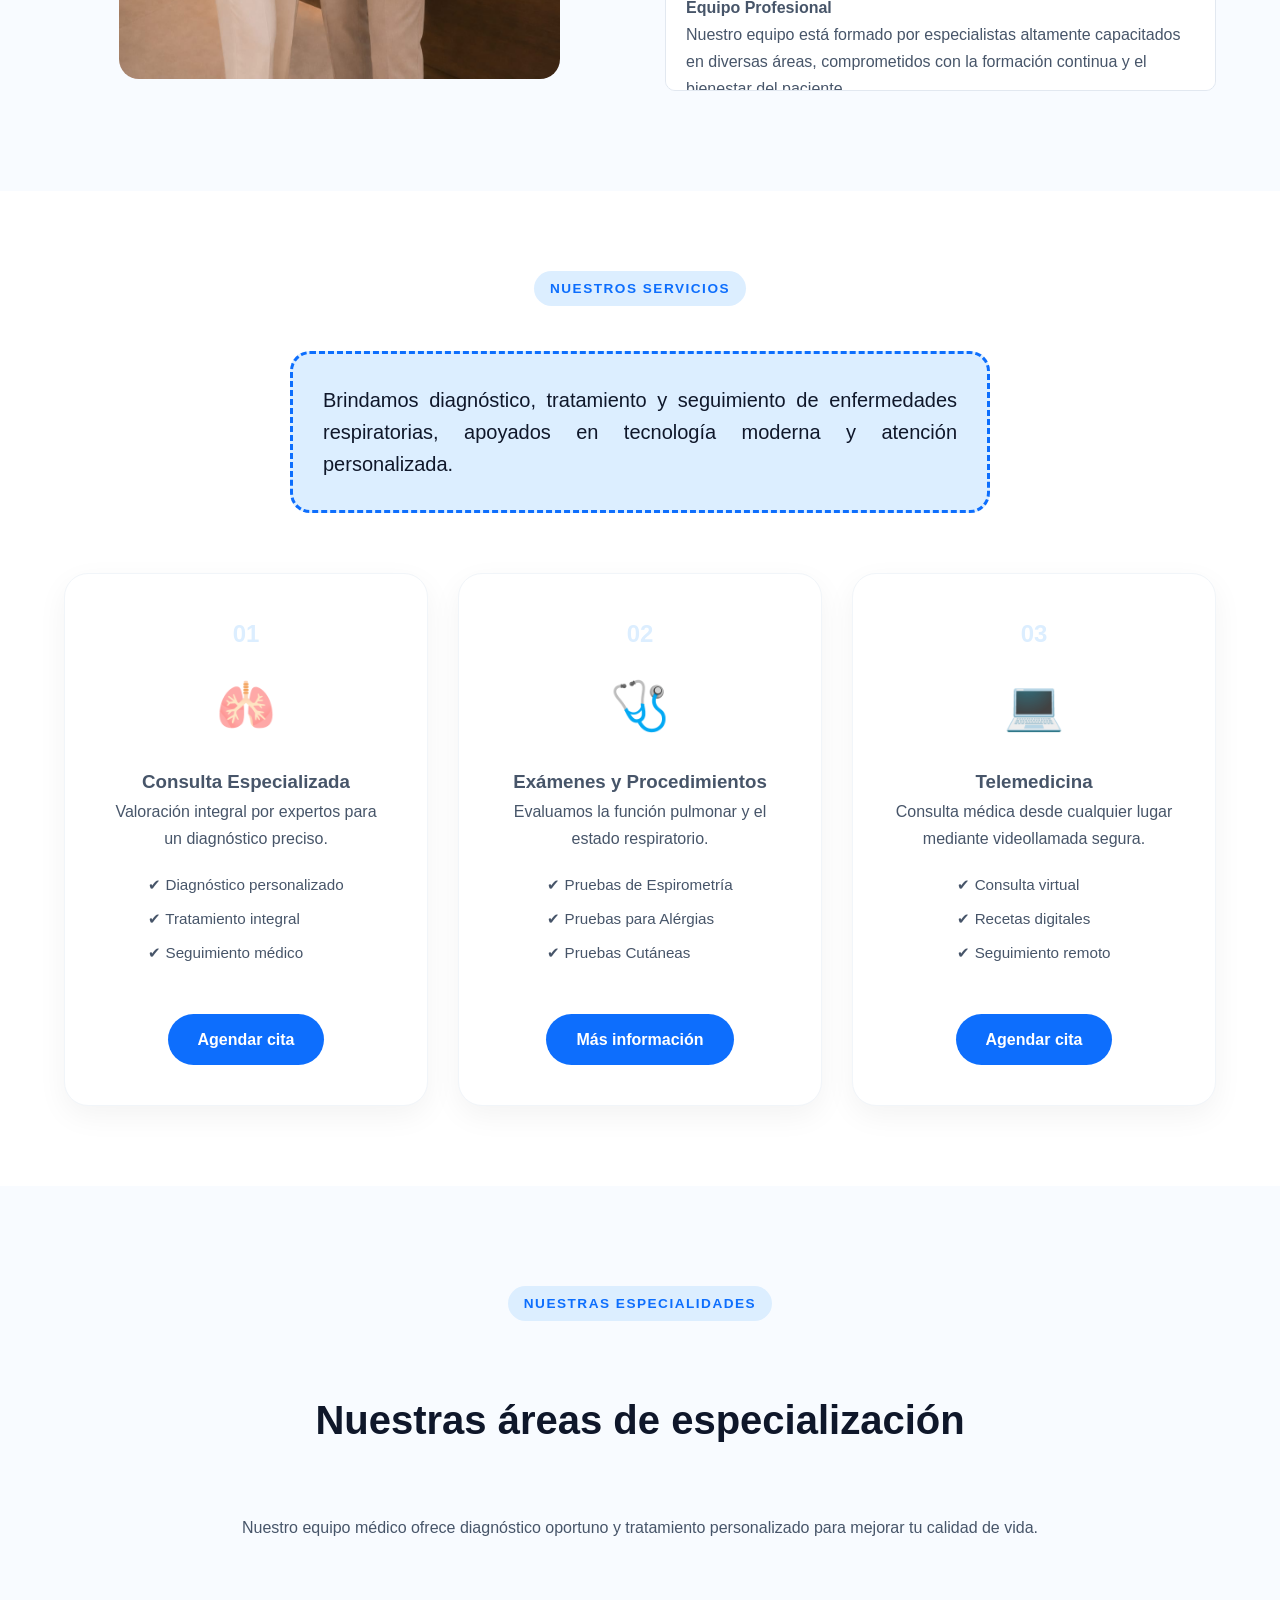
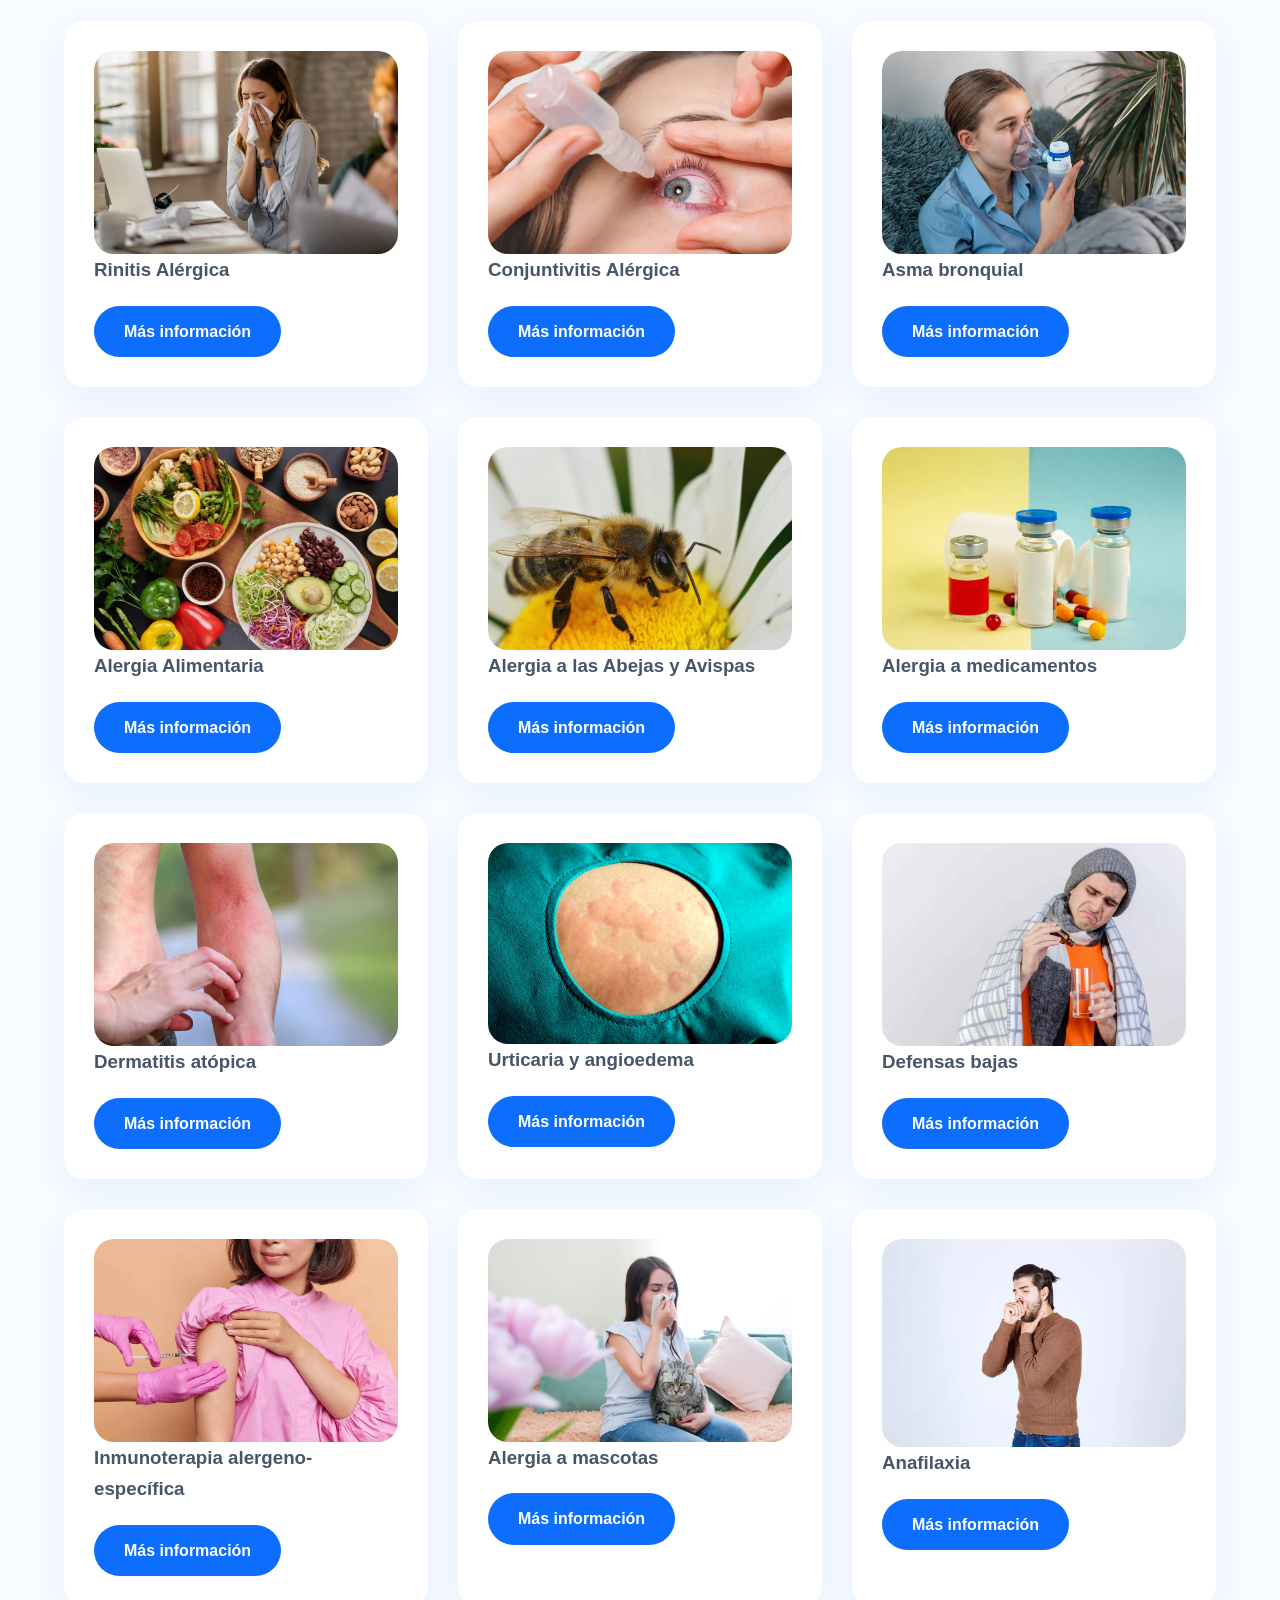
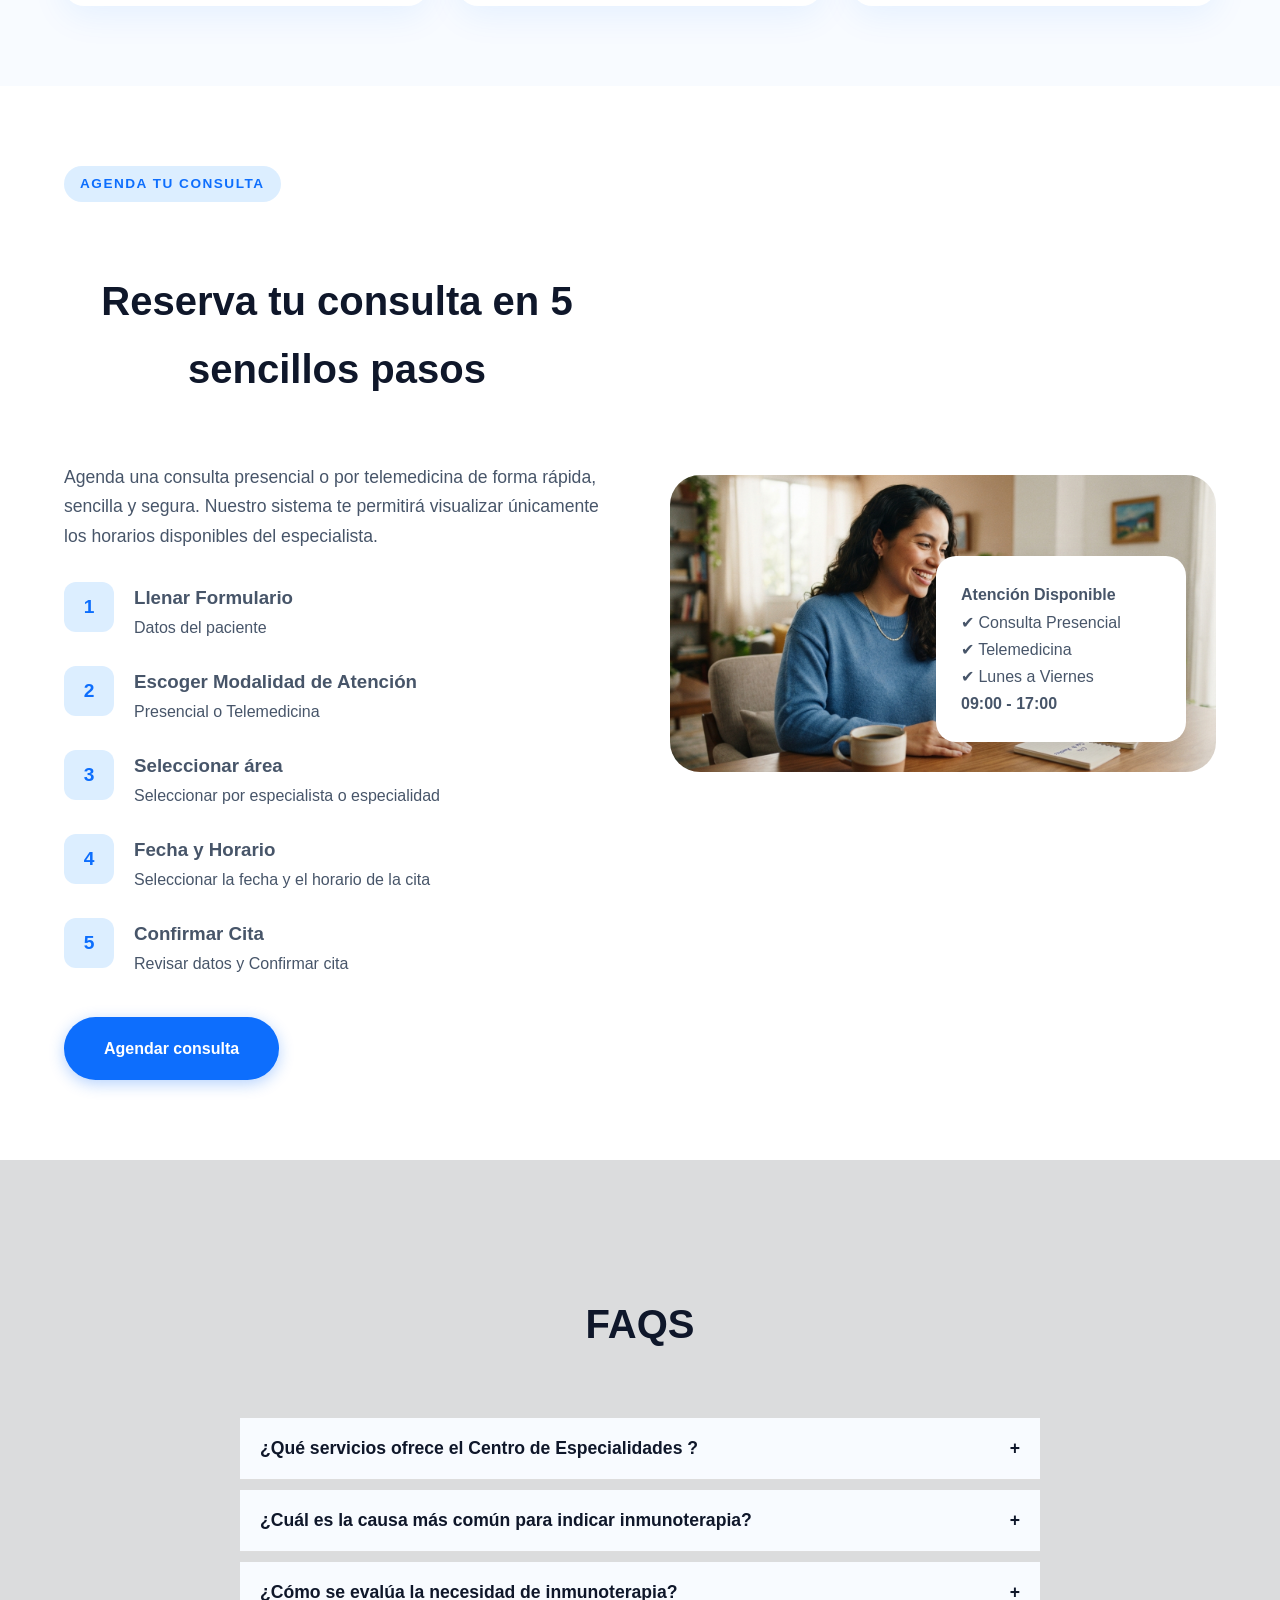
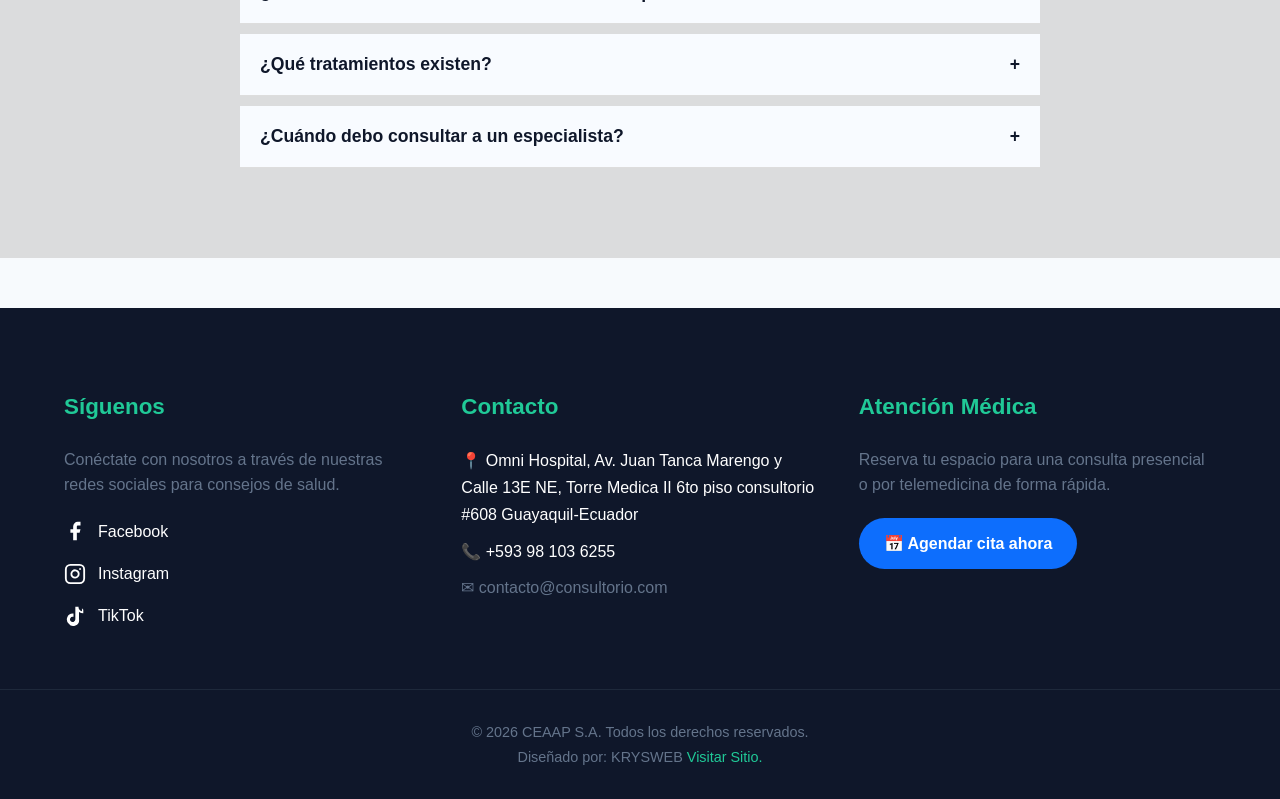
==== commit 2c6e1853: "Initial commit html" ====
--- a/index.html
+++ b/index.html
@@ -824,7 +824,7 @@
     
     <div class="social-links">
         <!-- Facebook -->
-        <a href="#" aria-label="Facebook" class="social-item">
+        <a href="https://www.facebook.com/share/1DFwMyCNN9/" aria-label="Facebook" class="social-item">
             <svg viewBox="0 0 24 24" width="22" height="22" fill="currentColor">
                 <path d="M18 2h-3a5 5 0 0 0-5 5v3H7v4h3v8h4v-8h3l1-4h-4V7a1 1 0 0 1 1-1h3z"></path>
             </svg>
@@ -883,13 +883,20 @@
     </div>
 </footer>
 
-<!-- Botón Flotante de WhatsApp con Icono Real SVG -->
-<a href="https://wa.me/593981036255?text=Hola,%20solicito%20más%20información%20sobre%20las%20consultas%20médicas." class="btn-whatsapp" target="_blank" rel="noopener noreferrer" aria-label="Chat de WhatsApp">
+<!-- Botón Flotante de WhatsApp 1 (Principal) -->
+<a href="https://wa.me/593981036255?text=Hola,%20solicito%20más%20información%20sobre%20las%20consultas%20médicas." class="btn-whatsapp" target="_blank" rel="noopener noreferrer" aria-label="Chat de WhatsApp Consultas">
     <svg class="whatsapp-icon-svg" viewBox="0 0 24 24" xmlns="http://www.w3.org/2000/svg">
         <path d="M17.472 14.382c-.297-.149-1.758-.867-2.03-.967-.273-.099-.471-.148-.67.15-.197.297-.767.966-.94 1.164-.173.199-.347.223-.644.075-.297-.15-1.255-.463-2.39-1.475-.883-.788-1.48-1.761-1.653-2.059-.173-.297-.018-.458.13-.606.134-.133.298-.347.446-.52.149-.174.198-.298.298-.497.099-.198.05-.371-.025-.52-.075-.149-.669-1.612-.916-2.207-.242-.579-.487-.5-.669-.51-.173-.008-.371-.01-.57-.01-.198 0-.52.074-.792.372-.272.297-1.04 1.016-1.04 2.479 0 1.462 1.065 2.875 1.213 3.074.149.198 2.096 3.2 5.077 4.487.709.306 1.262.489 1.694.625.712.227 1.36.195 1.871.118.571-.085 1.758-.719 2.006-1.413.248-.694.248-1.289.173-1.413-.074-.124-.272-.198-.57-.347m-5.421 7.403h-.004a9.87 9.87 0 01-5.031-1.378l-.361-.214-3.741.982.998-3.648-.235-.374a9.86 9.86 0 01-1.51-5.26c.001-5.45 4.436-9.884 9.888-9.884 2.64 0 5.122 1.03 6.988 2.898a9.825 9.825 0 012.893 6.994c-.003 5.45-4.437 9.884-9.885 9.884m8.413-18.297A11.815 11.815 0 0012.05 0C5.495 0 .16 5.335.157 11.892c0 2.096.547 4.142 1.588 5.945L0 24l6.335-1.662c1.746.953 3.71 1.454 5.709 1.455h.005c6.554 0 11.89-5.335 11.893-11.893a11.821 11.821 0 00-3.48-8.413z" fill="currentColor"/>
     </svg>
 </a>
 
+<!-- Botón Flotante de WhatsApp 2 (Secundario / Ubicado debajo) -->
+<a href="https://wa.me/593969505956?text=Hola,%20quisiera%20agendar%20una%20cita%20médica." class="btn-whatsapp btn-whatsapp-secondary" target="_blank" rel="noopener noreferrer" aria-label="Chat de WhatsApp Citas">
+    <svg class="whatsapp-icon-svg" viewBox="0 0 24 24" xmlns="http://www.w3.org/2000/svg">
+        <path d="M17.472 14.382c-.297-.149-1.758-.867-2.03-.967-.273-.099-.471-.148-.67.15-.197.297-.767.966-.94 1.164-.173.199-.347.223-.644.075-.297-.15-1.255-.463-2.39-1.475-.883-.788-1.48-1.761-1.653-2.059-.173-.297-.018-.458.13-.606.134-.133.298-.347.446-.52.149-.174.198-.298.298-.497.099-.198.05-.371-.025-.52-.075-.149-.669-1.612-.916-2.207-.242-.579-.487-.5-.669-.51-.173-.008-.371-.01-.57-.01-.198 0-.52.074-.792.372-.272.297-1.04 1.016-1.04 2.479 0 1.462 1.065 2.875 1.213 3.074.149.198 2.096 3.2 5.077 4.487.709.306 1.262.489 1.694.625.712.227 1.36.195 1.871.118.571-.085 1.758-.719 2.006-1.413.248-.694.248-1.289.173-1.413-.074-.124-.272-.198-.57-.347m-5.421 7.403h-.004a9.87 9.87 0 01-5.031-1.378l-.361-.214-3.741.982.998-3.648-.235-.374a9.86 9.86 0 01-1.51-5.26c.001-5.45 4.436-9.884 9.888-9.884 2.64 0 5.122 1.03 6.988 2.898a9.825 9.825 0 012.893 6.994c-.003 5.45-4.437 9.884-9.885 9.884m8.413-18.297A11.815 11.815 0 0012.05 0C5.495 0 .16 5.335.157 11.892c0 2.096.547 4.142 1.588 5.945L0 24l6.335-1.662c1.746.953 3.71 1.454 5.709 1.455h.005c6.554 0 11.89-5.335 11.893-11.893a11.821 11.821 0 00-3.48-8.413z" fill="currentColor"/>
+    </svg>
+</a>
+
 <script src="js/main.js"></script>
 </body>
 </html>
--- a/css/estilos.css
+++ b/css/estilos.css
@@ -1849,4 +1849,155 @@
     .detalle-desc p {
         text-align: left;
     }
+}
+
+/*  BOTON SIGUIENTE EN AGENDA DE CITAS */
+/* Estado del botón Siguiente cuando está inhabilitado (mantiene el mismo estilo visual) */
+.btn-next:disabled {
+    opacity: 0.5;
+    cursor: not-allowed;
+    /* Mantiene sus colores base para no perder la línea gráfica */
+}
+
+/* Resaltado de inputs en rojo cuando el valor es inválido */
+.form-input.input-error {
+    border-color: #dc2626 !important;
+    background-color: #fef2f2 !important;
+    outline: none;
+    box-shadow: 0 0 0 3px rgba(220, 38, 38, 0.15);
+}
+
+/* Opcional: borde verde cuando el campo ya está correcto */
+.form-input.input-success {
+    border-color: #16a34a !important;
+    background-color: #f0fdf4 !important;
+}
+
+/* DISEÑO DE LOS BOTONES - AREA DE AGENDAMIENTO DE CITAS */
+/* ==========================================
+   CONTENEDOR Y BOTONES DE NAVEGACIÓN (WIZARD)
+   ========================================== */
+
+.buttons-container {
+    display: flex;
+    justify-content: space-between;
+    align-items: center;
+    gap: 12px;
+    margin-top: 2rem;
+    padding-top: 1.5rem;
+    border-top: 1px solid #f1f5f9;
+}
+
+/* Estilos Base para Todos los Botones */
+.buttons-container button,
+#btnNext,
+#btnPrev {
+    font-family: inherit;
+    font-size: 0.95rem;
+    font-weight: 600;
+    padding: 12px 28px;
+    border-radius: 10px;
+    border: none;
+    cursor: pointer;
+    transition: all 0.25s cubic-bezier(0.4, 0, 0.2, 1);
+    display: inline-flex;
+    align-items: center;
+    justify-content: center;
+    gap: 8px;
+    outline: none;
+    user-select: none;
+}
+
+/* --- BOTÓN ANTERIOR (Estilo Secundario/Outline) --- */
+#btnPrev {
+    background-color: #f8fafc;
+    color: #475569;
+    border: 1.5px solid #e2e8f0;
+}
+
+#btnPrev:hover {
+    background-color: #f1f5f9;
+    color: #0f172a;
+    border-color: #cbd5e1;
+    transform: translateY(-1px);
+}
+
+#btnPrev:active {
+    transform: translateY(0);
+    background-color: #e2e8f0;
+}
+
+/* --- BOTÓN SIGUIENTE / CONFIRMAR (Estilo Primario) --- */
+#btnNext {
+    background-color: #2563eb; /* Cambia al color principal de tu marca */
+    color: #ffffff;
+    box-shadow: 0 4px 12px rgba(37, 99, 235, 0.25);
+    margin-left: auto; /* Empuja el botón a la derecha si no hay botón Anterior */
+}
+
+#btnNext:hover:not(:disabled) {
+    background-color: #1d4ed8;
+    box-shadow: 0 6px 16px rgba(37, 99, 235, 0.35);
+    transform: translateY(-2px);
+}
+
+#btnNext:active:not(:disabled) {
+    transform: translateY(0);
+    box-shadow: 0 2px 6px rgba(37, 99, 235, 0.2);
+}
+
+/* --- BOTÓN SIGUIENTE CUANDO ESTÁ INHABILITADO --- */
+#btnNext:disabled {
+    background-color: #2563eb; /* Mantiene exactamente el mismo color de marca */
+    color: #ffffff;
+    opacity: 0.45; /* Apariencia atenuada sin cambiar de color */
+    cursor: not-allowed;
+    box-shadow: none;
+    transform: none;
+    filter: grayscale(10%);
+}
+
+/* ==========================================
+   ESTILOS PARA BOTONES DE SLOTS (PASO 4: HORARIOS)
+   ========================================== */
+
+.time-slot {
+    font-family: inherit;
+    font-size: 0.875rem;
+    font-weight: 500;
+    padding: 10px 14px;
+    border-radius: 8px;
+    border: 1.5px solid #e2e8f0;
+    background-color: #ffffff;
+    color: #334155;
+    cursor: pointer;
+    transition: all 0.2s ease;
+}
+
+.time-slot:hover:not(:disabled) {
+    border-color: #2563eb;
+    color: #2563eb;
+    background-color: #eff6ff;
+    transform: scale(1.02);
+}
+
+/* Horario Seleccionado */
+.time-slot.selected {
+    background-color: #2563eb !important;
+    color: #ffffff !important;
+    border-color: #2563eb !important;
+    box-shadow: 0 4px 10px rgba(37, 99, 235, 0.25);
+    font-weight: 600;
+}
+
+/* Horario Ocupado / Reservado */
+.time-slot.slot-ocupado,
+.time-slot:disabled {
+    background-color: #f1f5f9 !important;
+    color: #94a3b8 !important;
+    border-color: #e2e8f0 !important;
+    cursor: not-allowed !important;
+    transform: none !important;
+    text-decoration: line-through;
+    opacity: 0.7;
 }
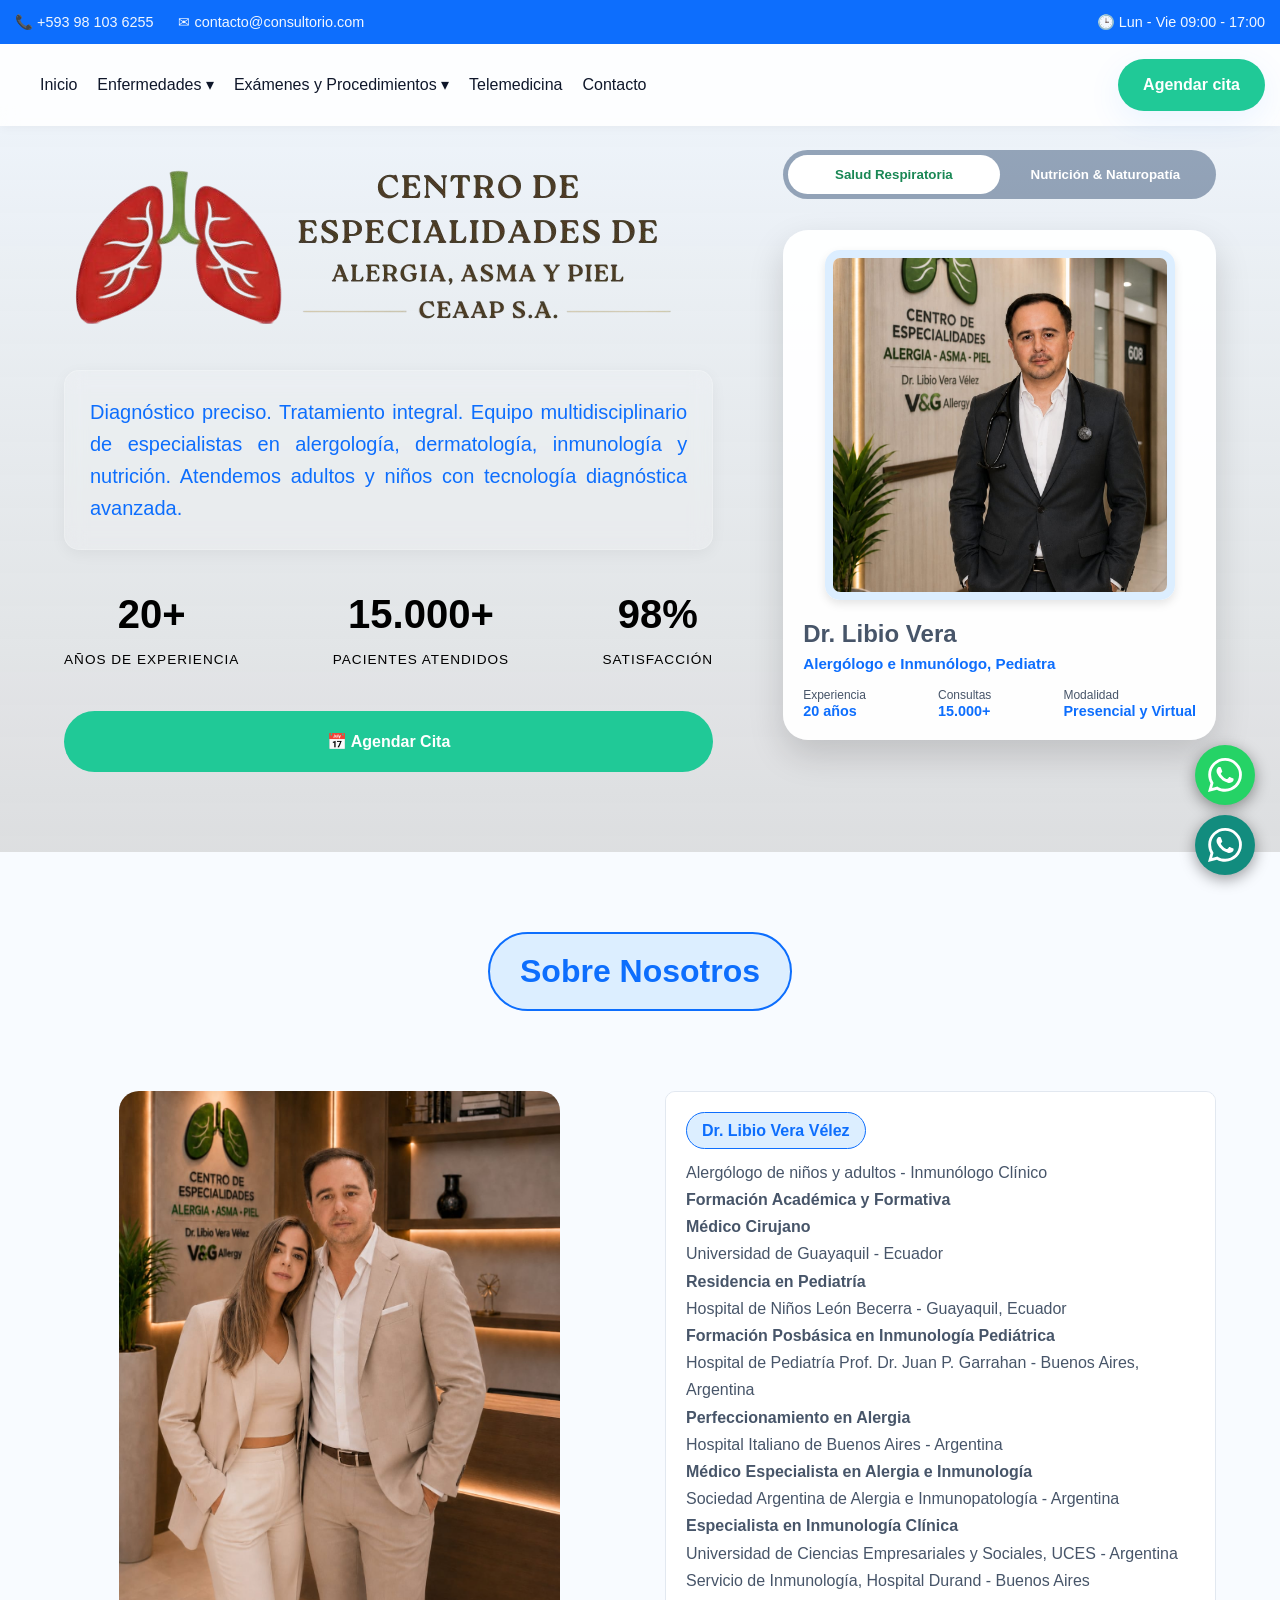
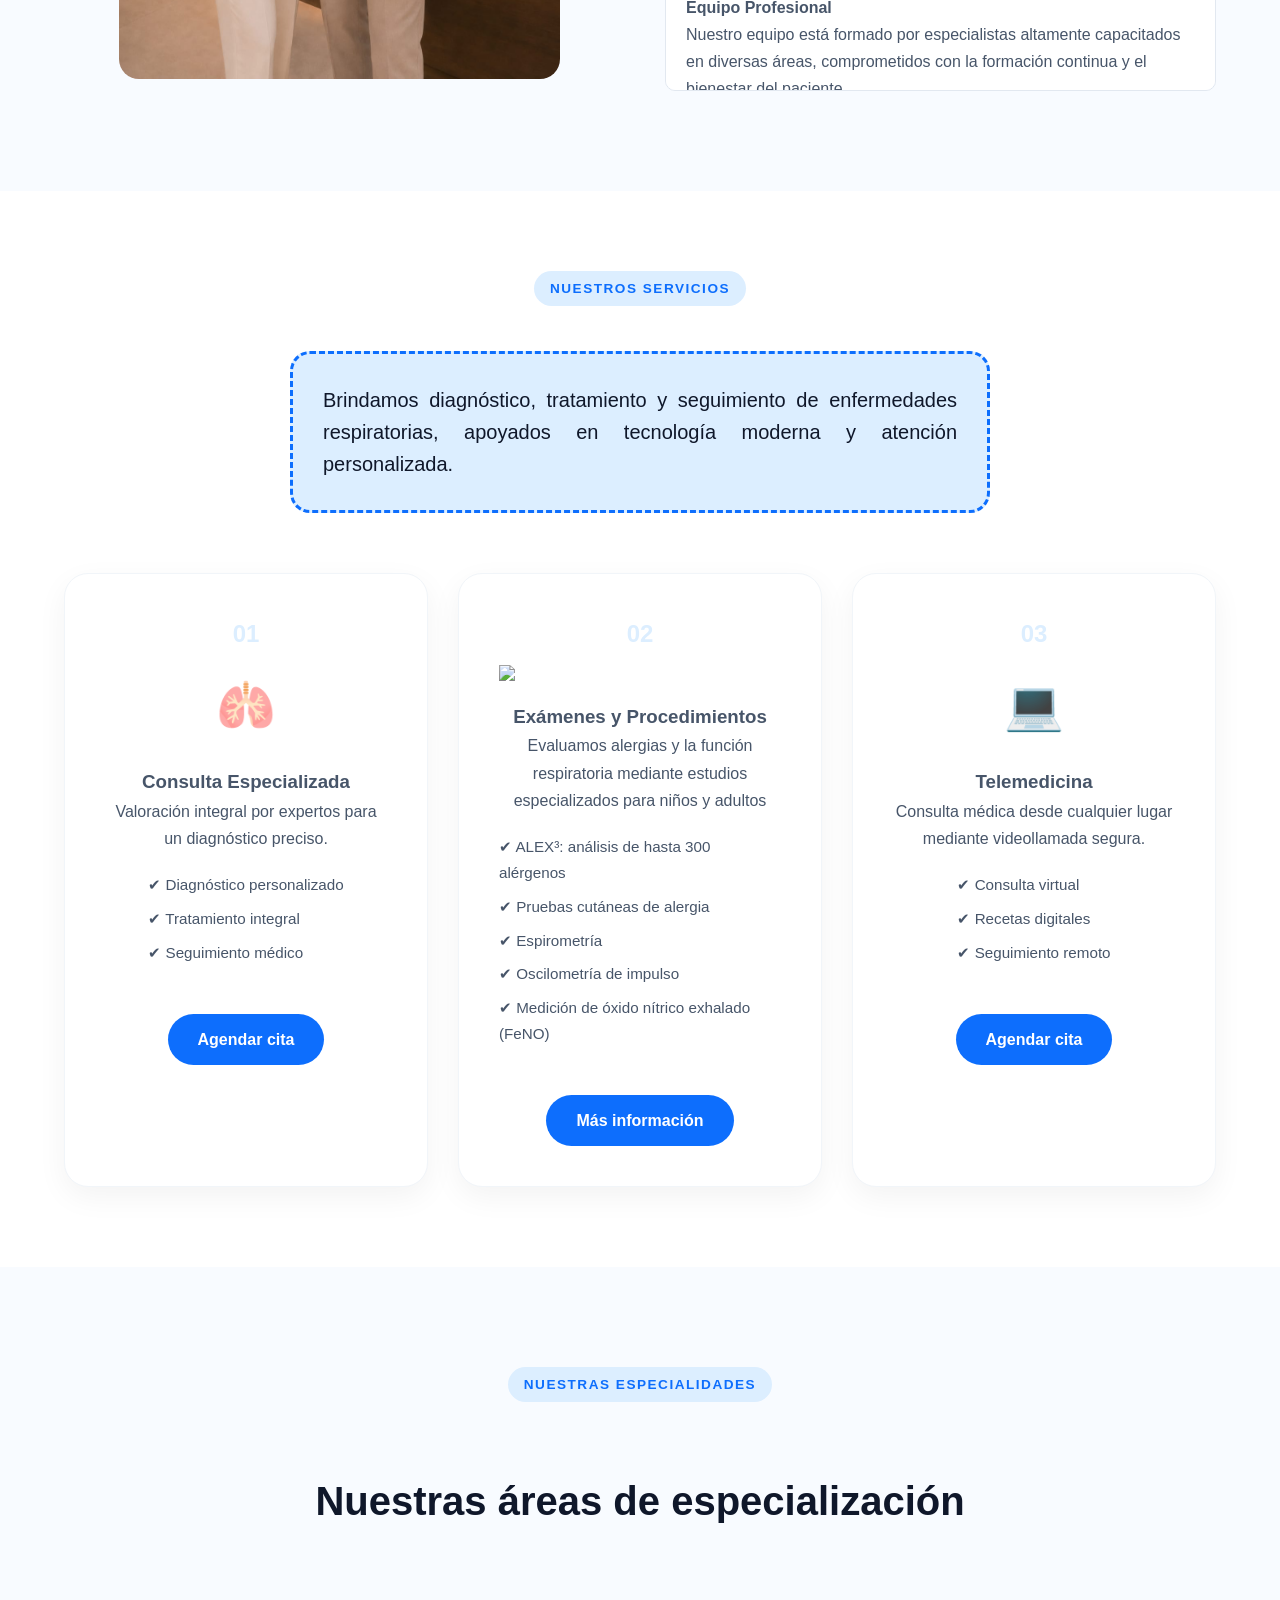
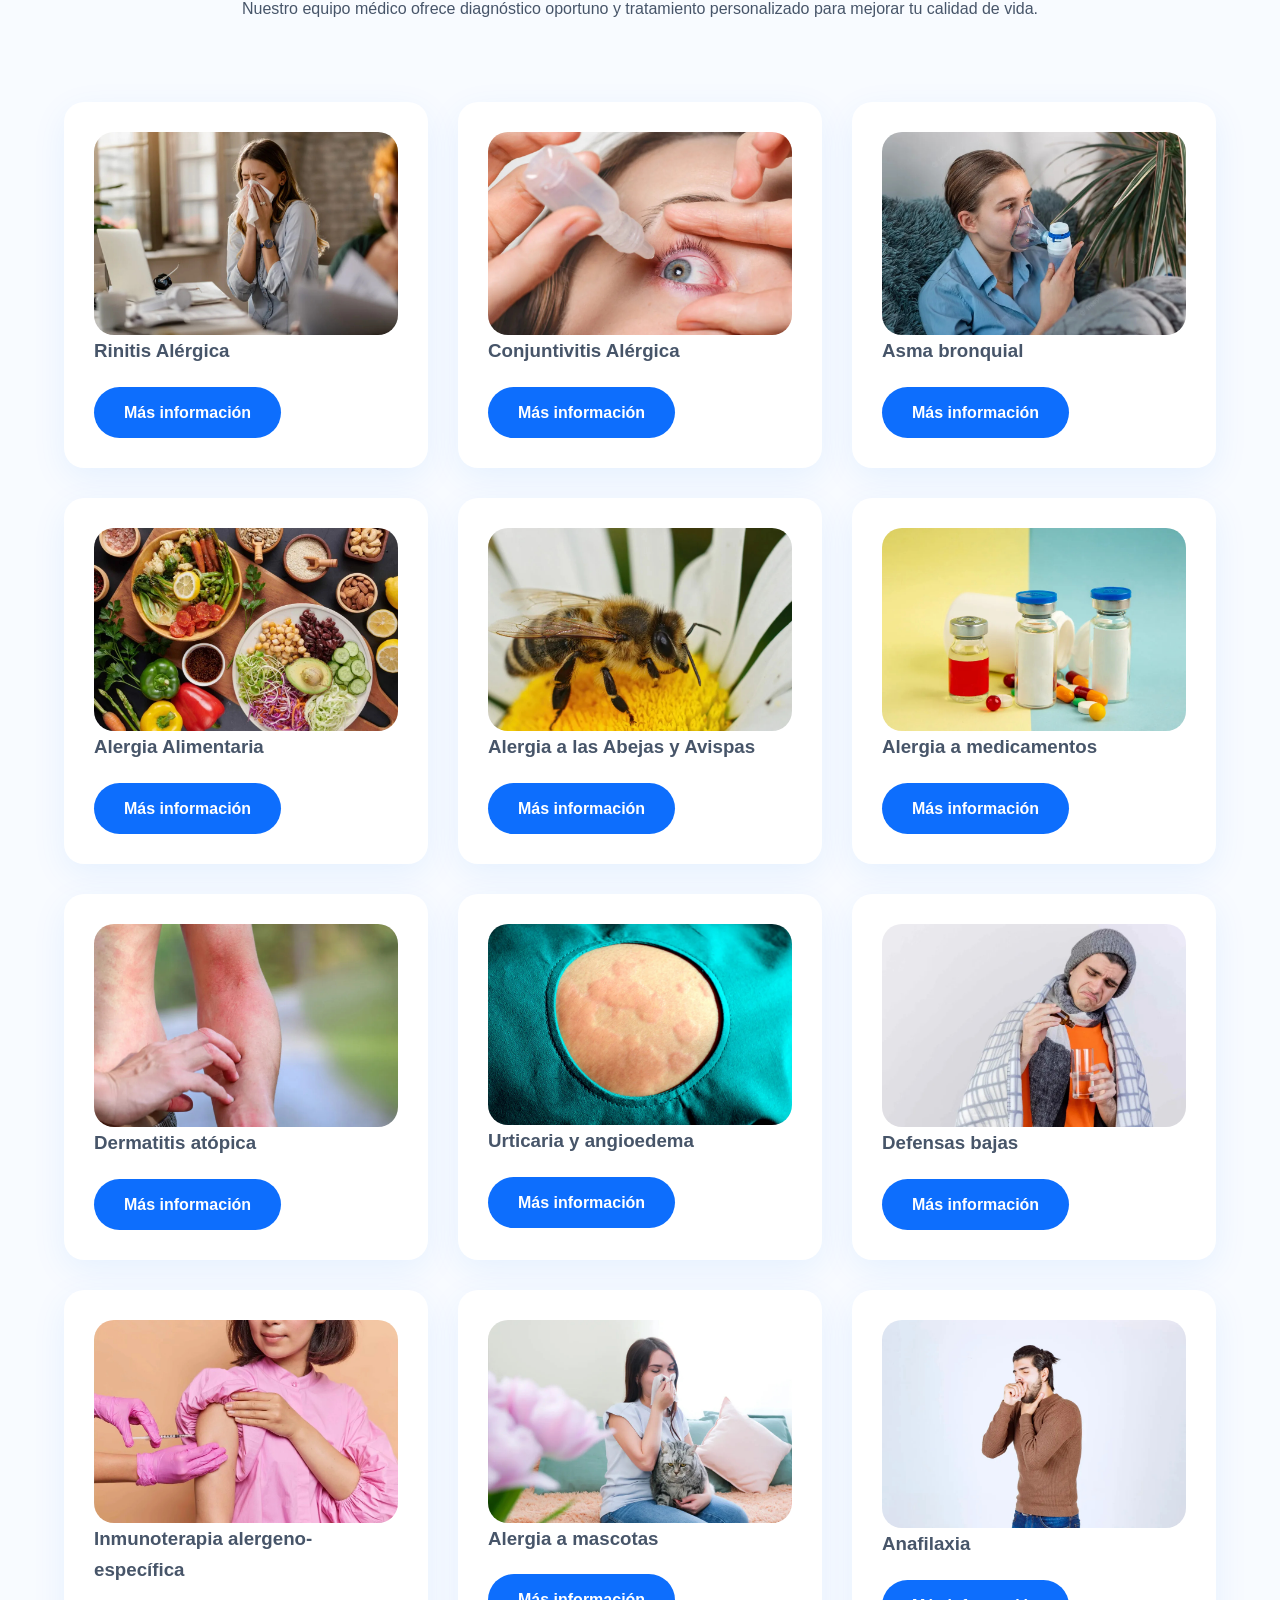
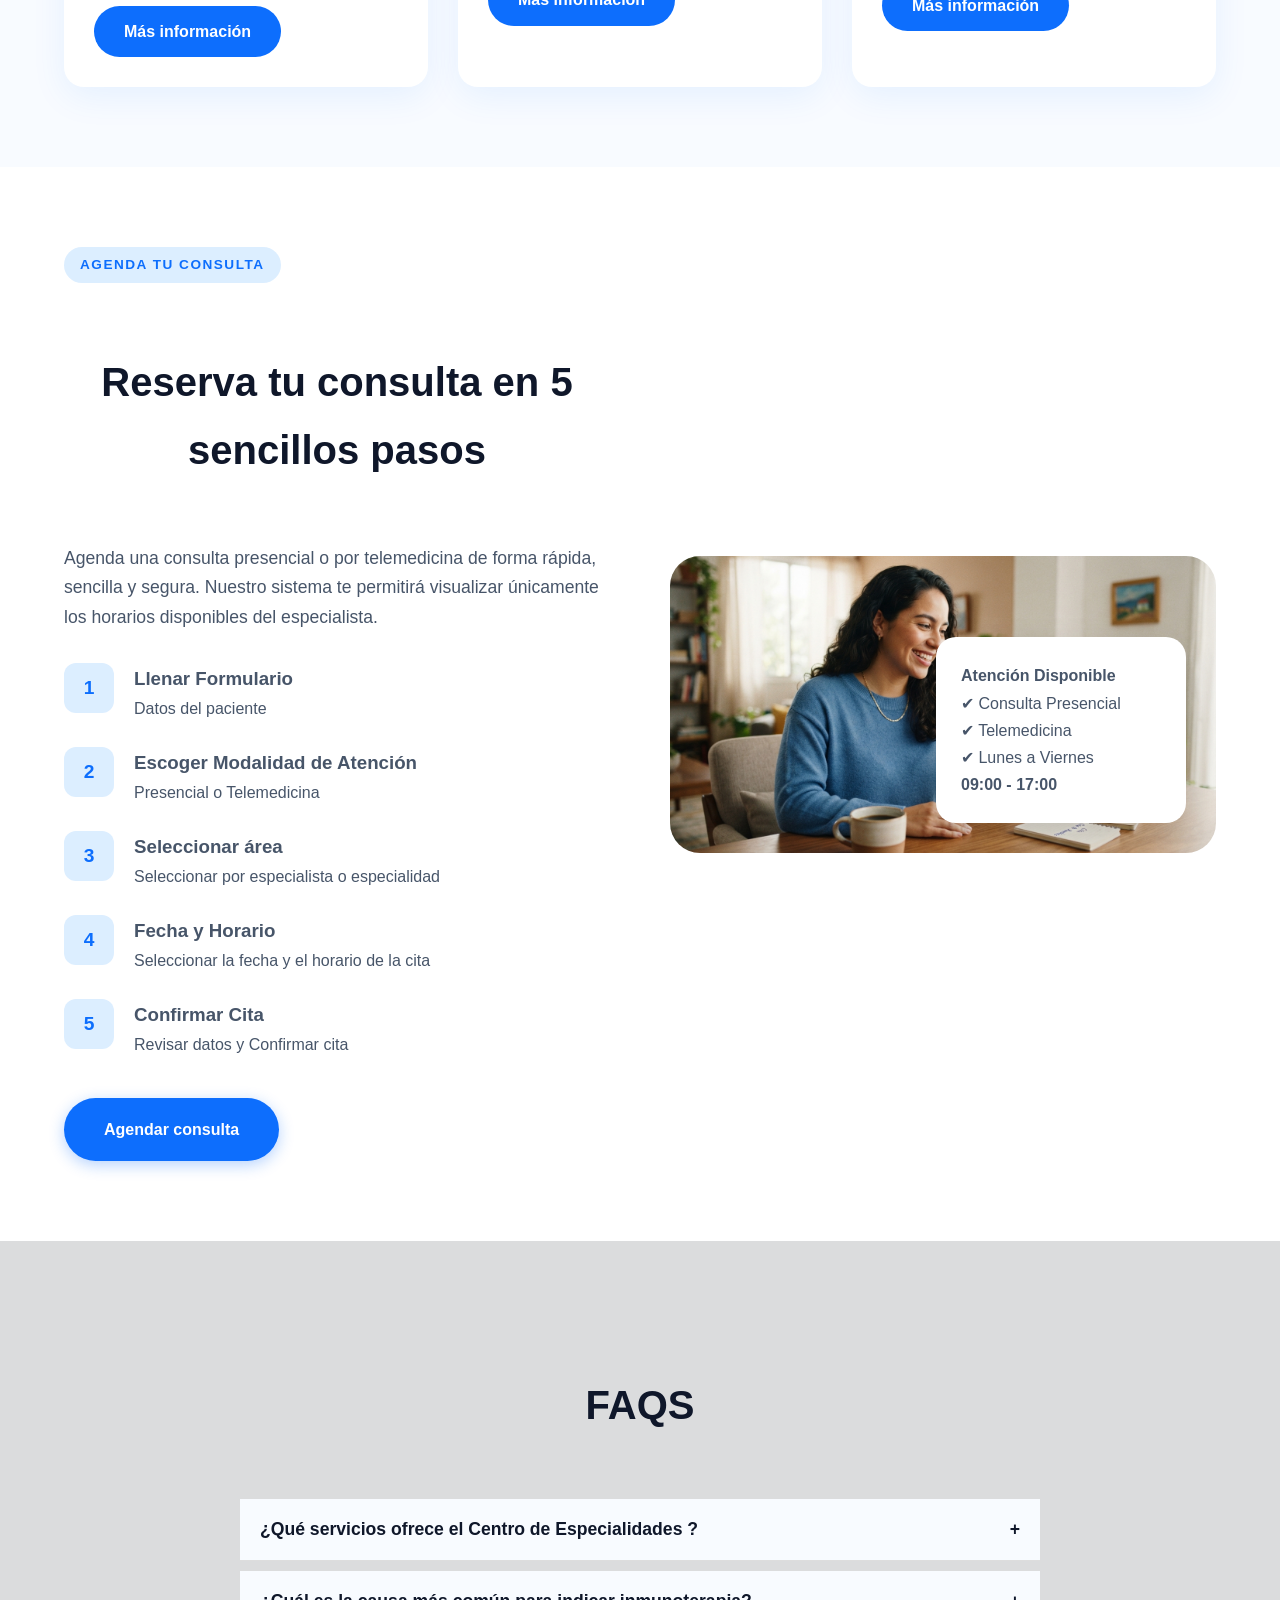
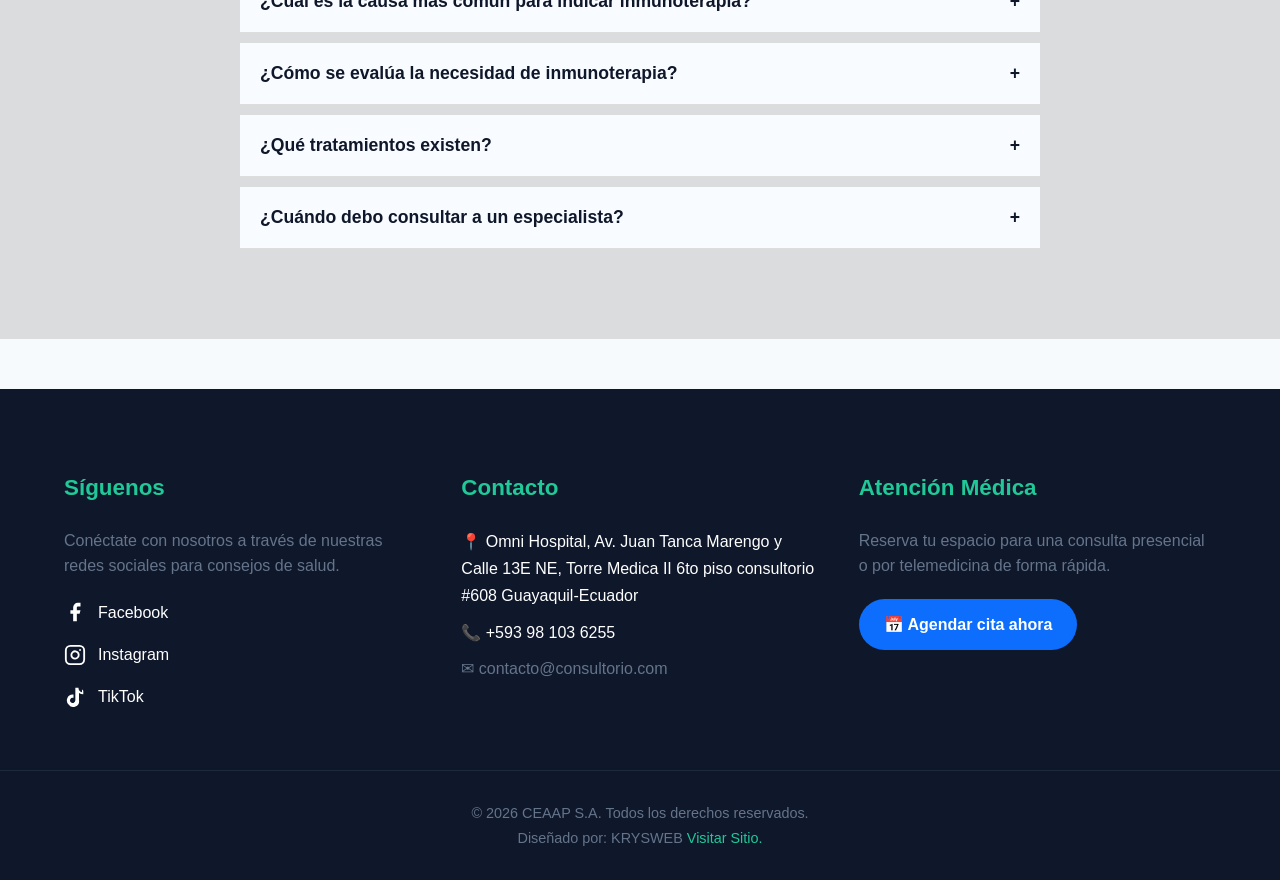
==== commit ee0d0ad2: "Initial commit html" ====
--- a/index.html
+++ b/index.html
@@ -420,13 +420,15 @@
 
             <article class="service-card">
                 <span class="service-number">02</span>
-                <div class="service-icon">🩺</div>
+                <div class="service-icon"><img class="equipo-alex" src="img/equipo-alex.jpg"></div>
                 <h3>Exámenes y Procedimientos</h3>
-                <p>Evaluamos la función pulmonar y el estado respiratorio.</p>
+                <p>Evaluamos alergias y la función respiratoria mediante estudios especializados para niños y adultos</p>
                 <ul class="service-list">
-                    <li>✔ Pruebas de Espirometría </li>
-                    <li>✔ Pruebas para Alérgias </li>
-                    <li>✔ Pruebas Cutáneas </li>
+                    <li>✔ ALEX³: análisis de hasta 300 alérgenos </li>
+                    <li>✔ Pruebas cutáneas de alergia </li>
+                    <li>✔ Espirometría </li>
+                    <li>✔ Oscilometría de impulso </li>
+                    <li>✔ Medición de óxido nítrico exhalado (FeNO) </li>
                 </ul>
                 <a href="examenes.html" class="service-btn">Más información</a>
             </article>
--- a/css/estilos.css
+++ b/css/estilos.css
@@ -63,7 +63,7 @@
    =================================================== */
 .btn-whatsapp {
     position: fixed;
-    bottom: 25px;
+    bottom: 95px; 
     right: 25px;
     width: 60px;
     height: 60px;
@@ -88,6 +88,11 @@
     width: 34px;
     height: 34px;
     fill: #ffffff;
+}
+
+.btn-whatsapp-secondary {
+    bottom: 25px; 
+    background-color: #128C7E;
 }
 
 /* ===================================================
@@ -510,14 +515,14 @@
 .stat-number {
     font-size: 2.5rem;
     font-weight: 800;
-    color: var(--white);
+    color: black;
     display: block;
     transition: transform 0.3s ease;
 }
 
 .stat-label {
     font-size: 0.85rem;
-    color: rgba(255, 255, 255, 0.7);
+    color: black;
     text-transform: uppercase;
     letter-spacing: 1px;
 }
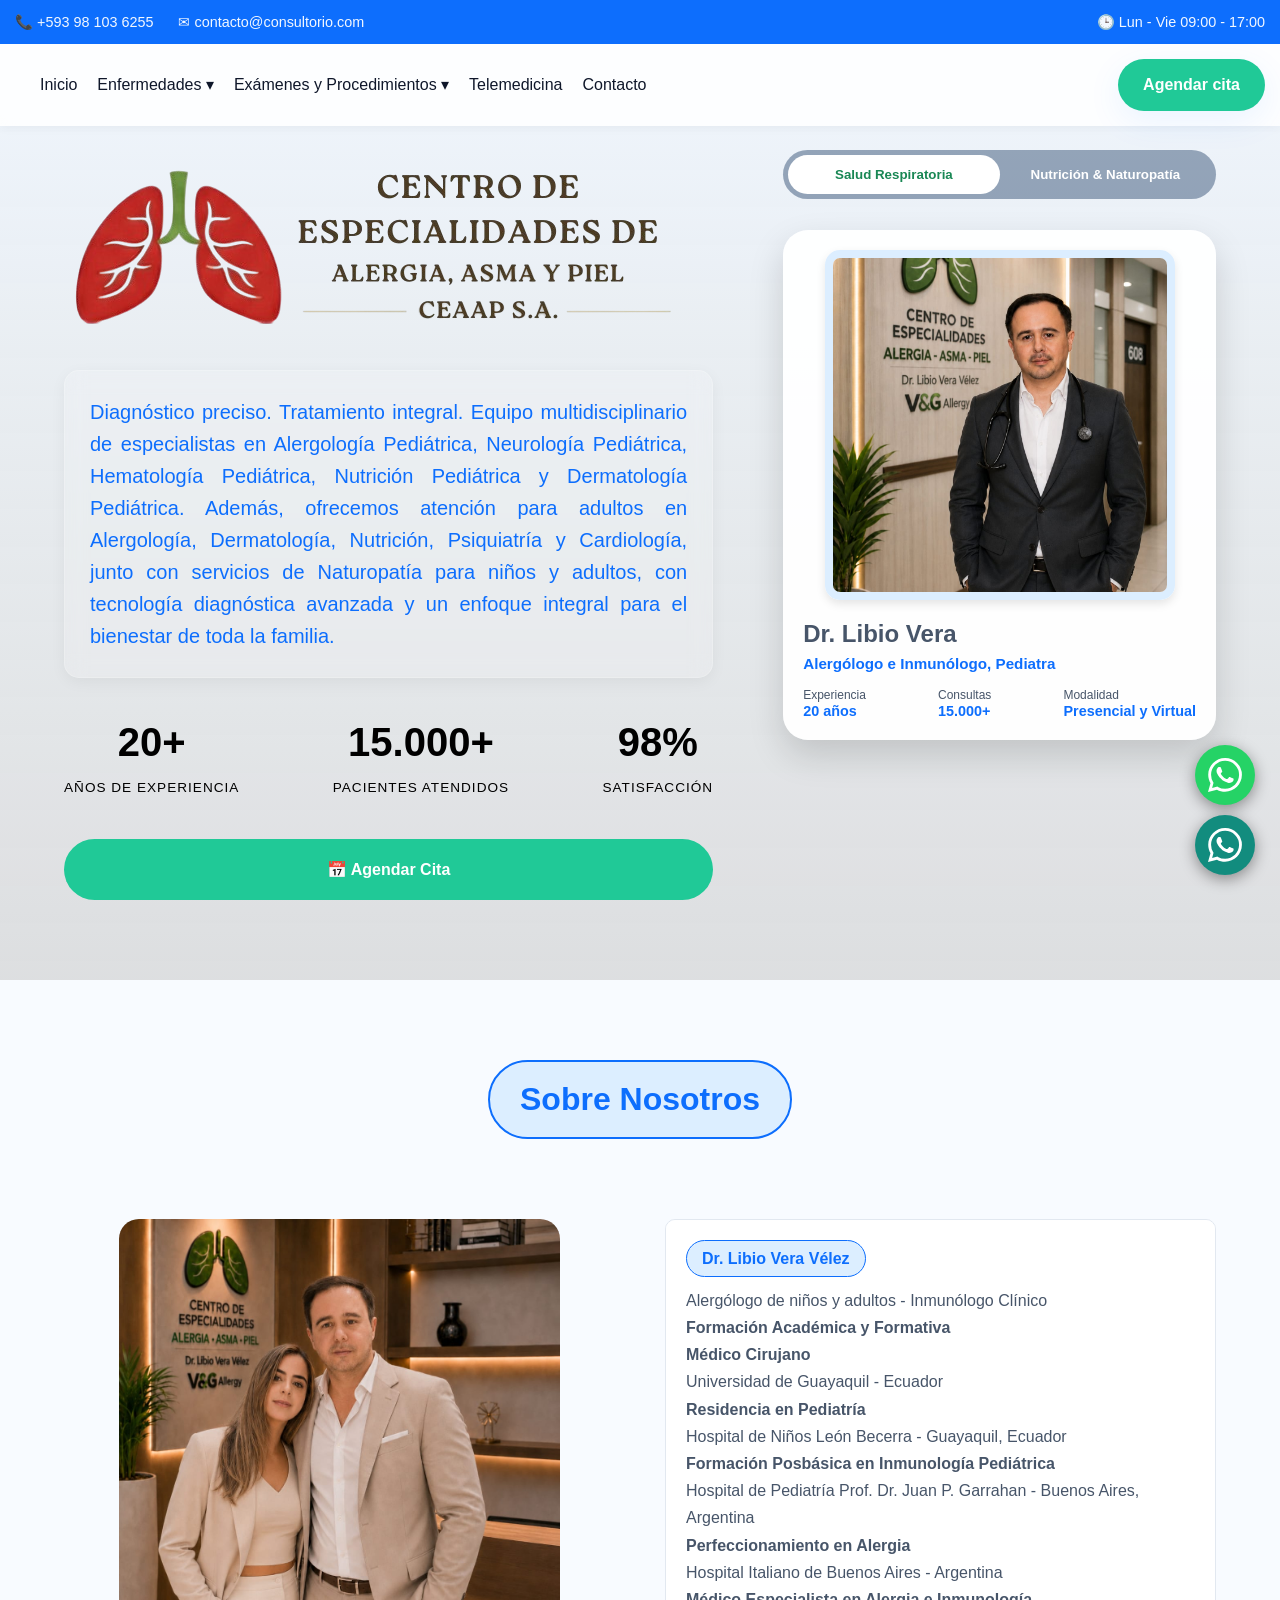
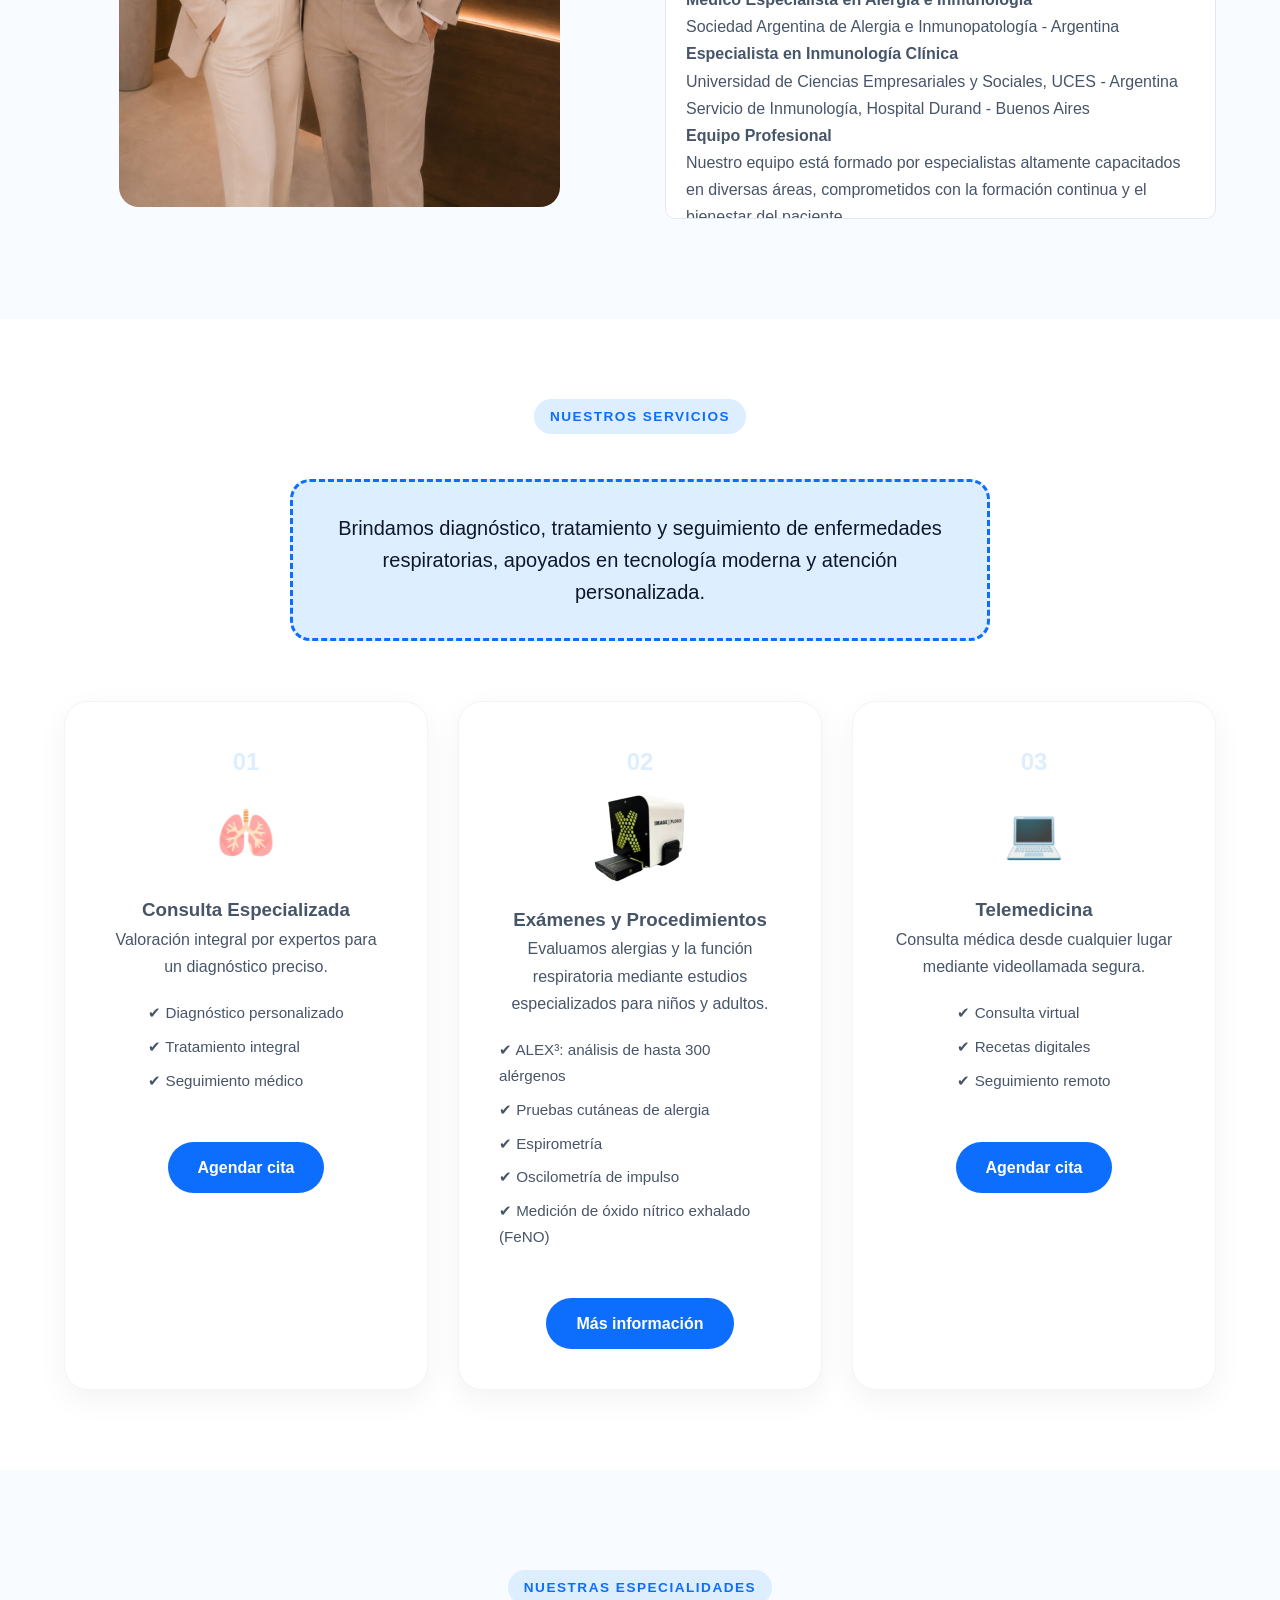
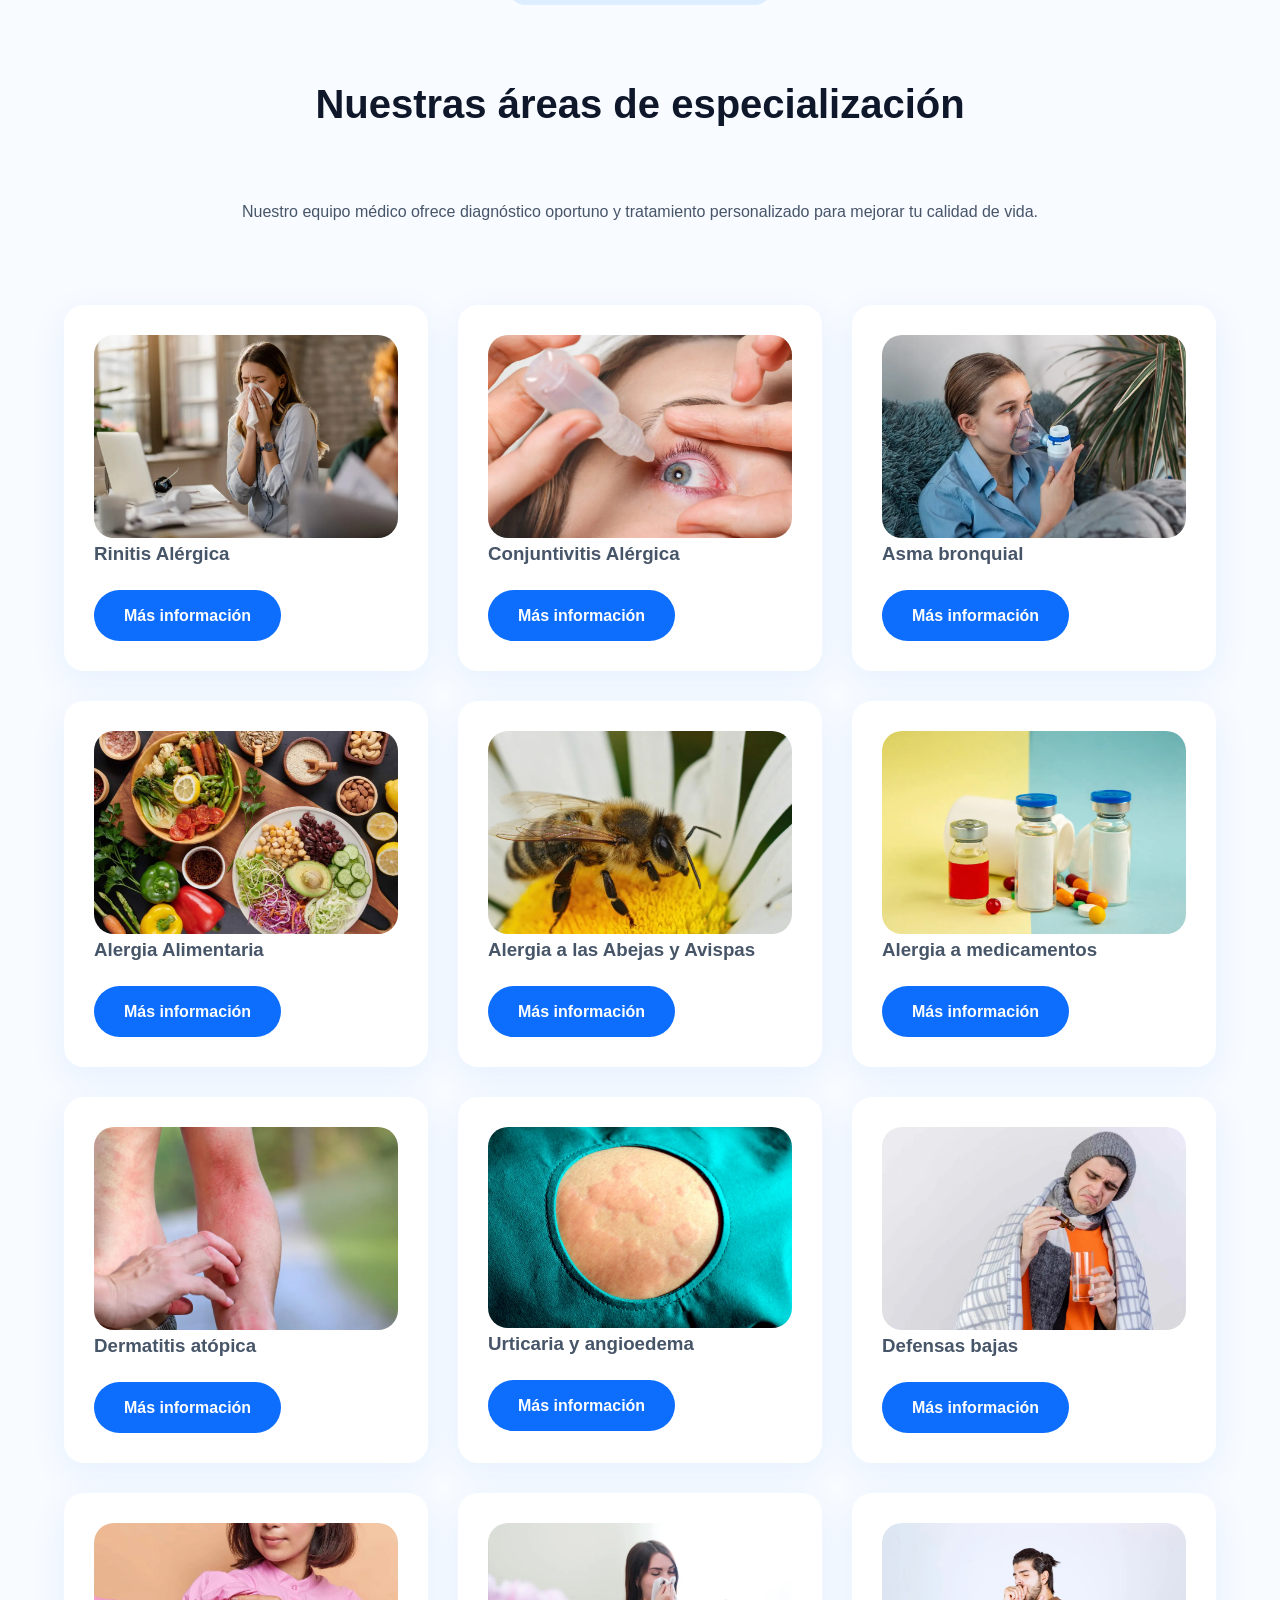
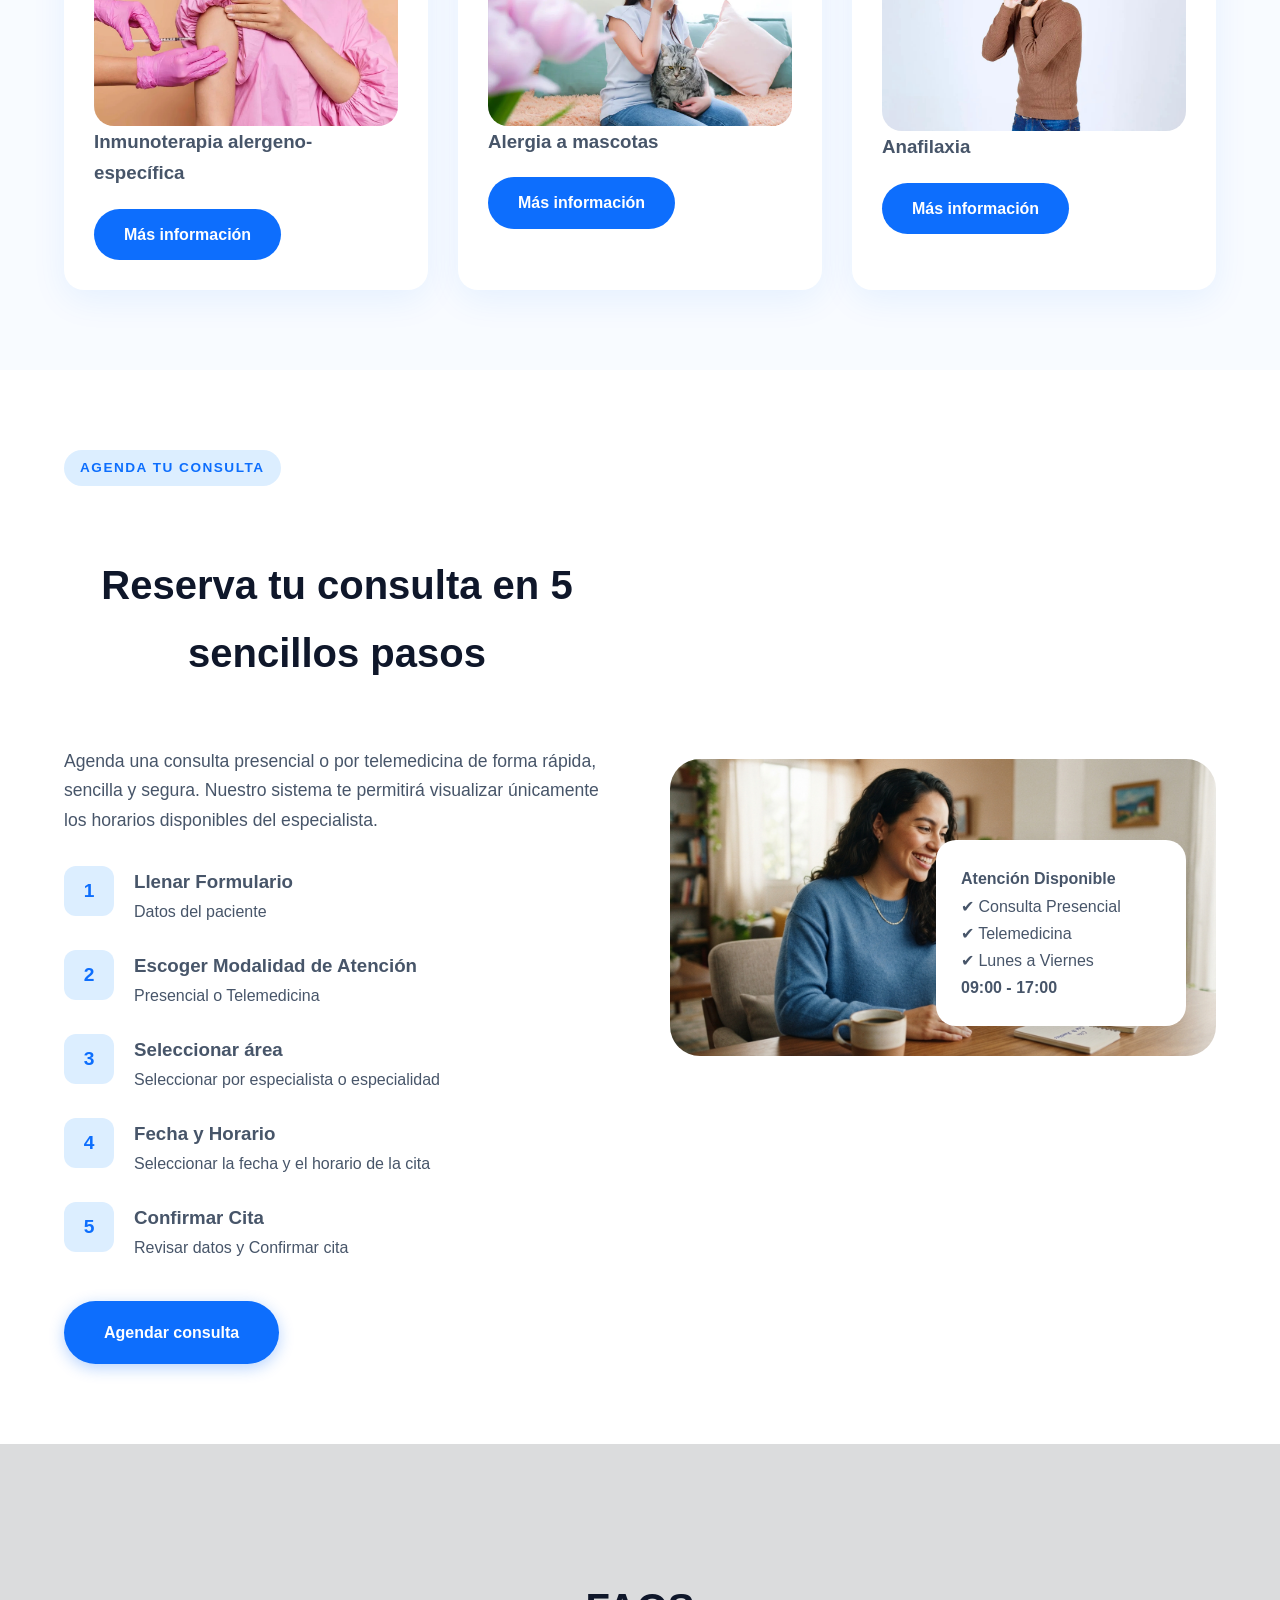
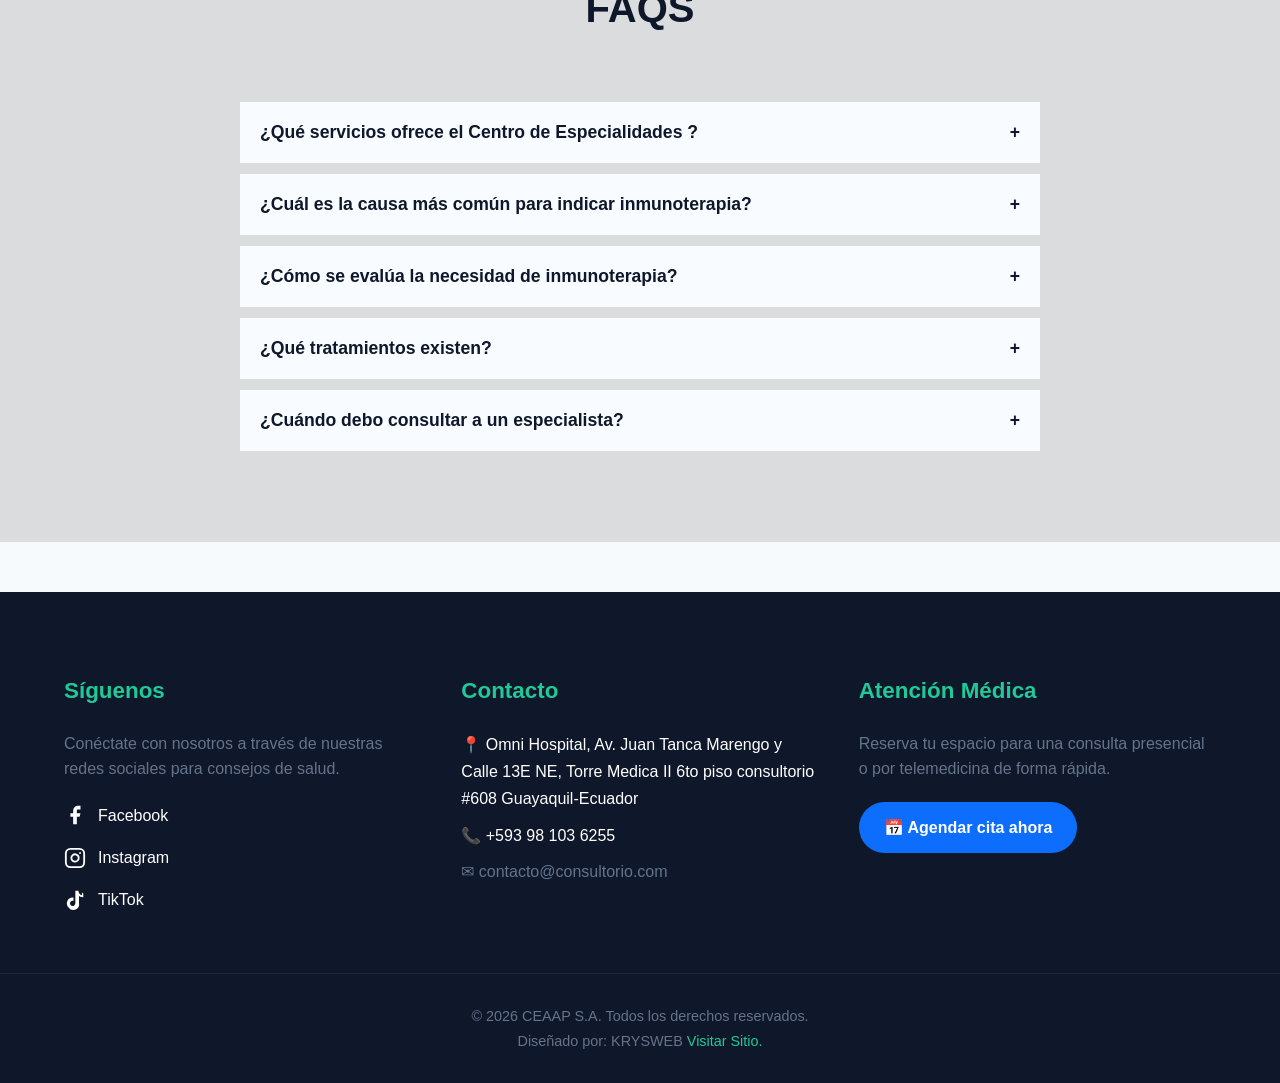
==== commit 2ac7b6c0: "Initial commit html 2" ====
--- a/index.html
+++ b/index.html
@@ -164,10 +164,7 @@
                 </div>
                 <div class="hero-description-box">
                         <p class="hero-text-blue">
-                            Diagnóstico preciso. Tratamiento integral.
-                            Equipo multidisciplinario de especialistas en alergología, dermatología, 
-                            inmunología y nutrición. Atendemos adultos y niños con tecnología 
-                            diagnóstica avanzada.
+                            Diagnóstico preciso. Tratamiento integral. Equipo multidisciplinario de especialistas en Alergología Pediátrica, Neurología Pediátrica, Hematología Pediátrica, Nutrición Pediátrica y Dermatología Pediátrica. Además, ofrecemos atención para adultos en Alergología, Dermatología, Nutrición, Psiquiatría y Cardiología, junto con servicios de Naturopatía para niños y adultos, con tecnología diagnóstica avanzada y un enfoque integral para el bienestar de toda la familia.
                         </p>
                 </div>
                 <div class="hero-stats">
@@ -422,7 +419,7 @@
                 <span class="service-number">02</span>
                 <div class="service-icon"><img class="equipo-alex" src="img/equipo-alex.jpg"></div>
                 <h3>Exámenes y Procedimientos</h3>
-                <p>Evaluamos alergias y la función respiratoria mediante estudios especializados para niños y adultos</p>
+                <p>Evaluamos alergias y la función respiratoria mediante estudios especializados para niños y adultos.</p>
                 <ul class="service-list">
                     <li>✔ ALEX³: análisis de hasta 300 alérgenos </li>
                     <li>✔ Pruebas cutáneas de alergia </li>
--- a/css/estilos.css
+++ b/css/estilos.css
@@ -813,6 +813,14 @@
     display: block;
 }
 
+.service-icon img.equipo-alex {
+    max-width: 100%;
+    height: auto;
+    object-fit: contain;
+    display: block;
+    margin: 0 auto;
+}
+
 .service-number {
     font-size: 1.5rem;
     font-weight: 800;
@@ -878,7 +886,7 @@
 }
 
 .description-box .section-description {
-    text-align: justify;
+    /*text-align: justify;*/
     font-size: 1.25rem;
     line-height: 1.6;
     color: var(--text-title);
@@ -1021,15 +1029,15 @@
 }
 
 .faq-answer {
-    max-height: 0; /* Inicialmente oculto */
+    max-height: 0; 
     overflow: hidden;
-    transition: max-height 0.4s ease-out; /* Animación de despliegue */
+    transition: max-height 0.4s ease-out; 
     background: #fff;
     padding: 0 20px;
 }
 
 .faq-answer p {
-    text-align: justify;
+    /*text-align: justify;*/
     padding: 15px 0;
     margin: 0;
 }
@@ -1351,7 +1359,7 @@
 /* Asegurar que el botón esté debajo del texto */
 .exam-content-unique { display: flex; flex-direction: column; align-items: flex-start; }
 .exam-content-unique p {
-    text-align: justify; 
+    text-align: left; 
     margin-bottom: 20px; 
     line-height: 1.6;    
 }
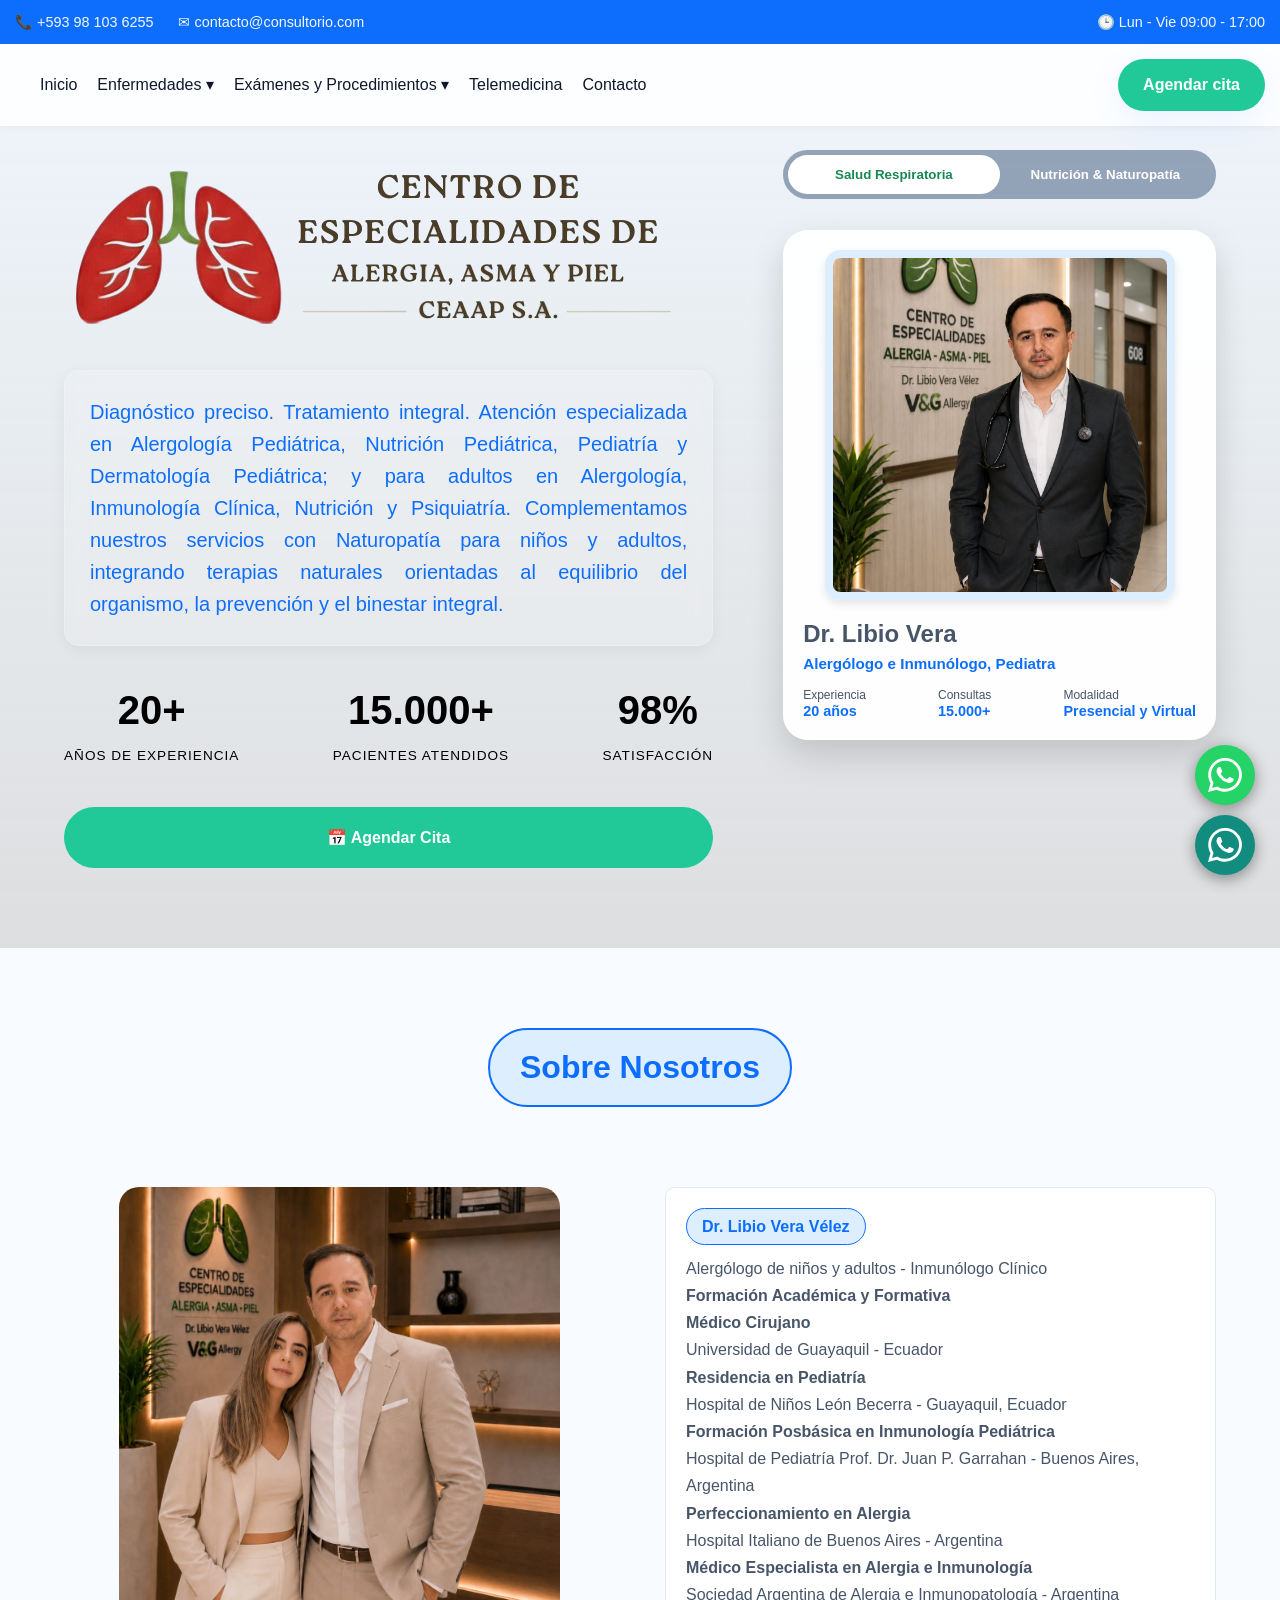
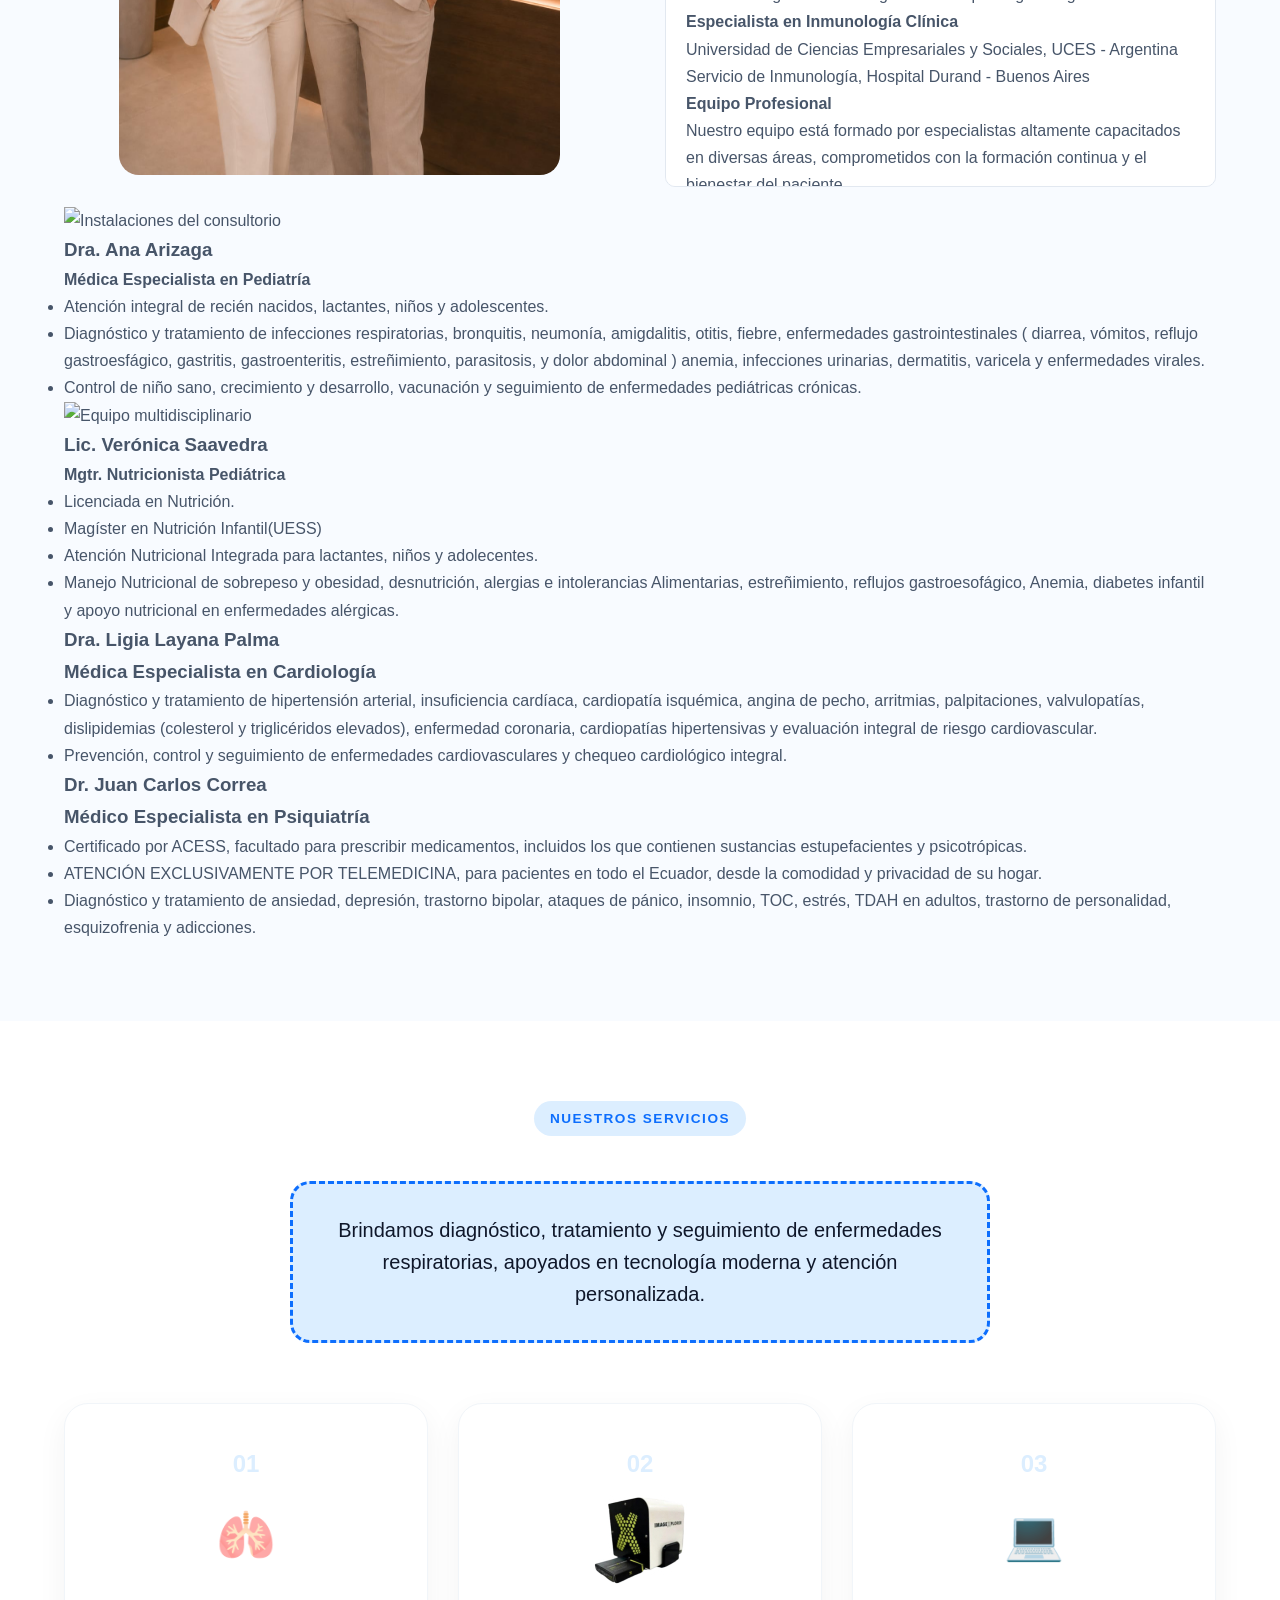
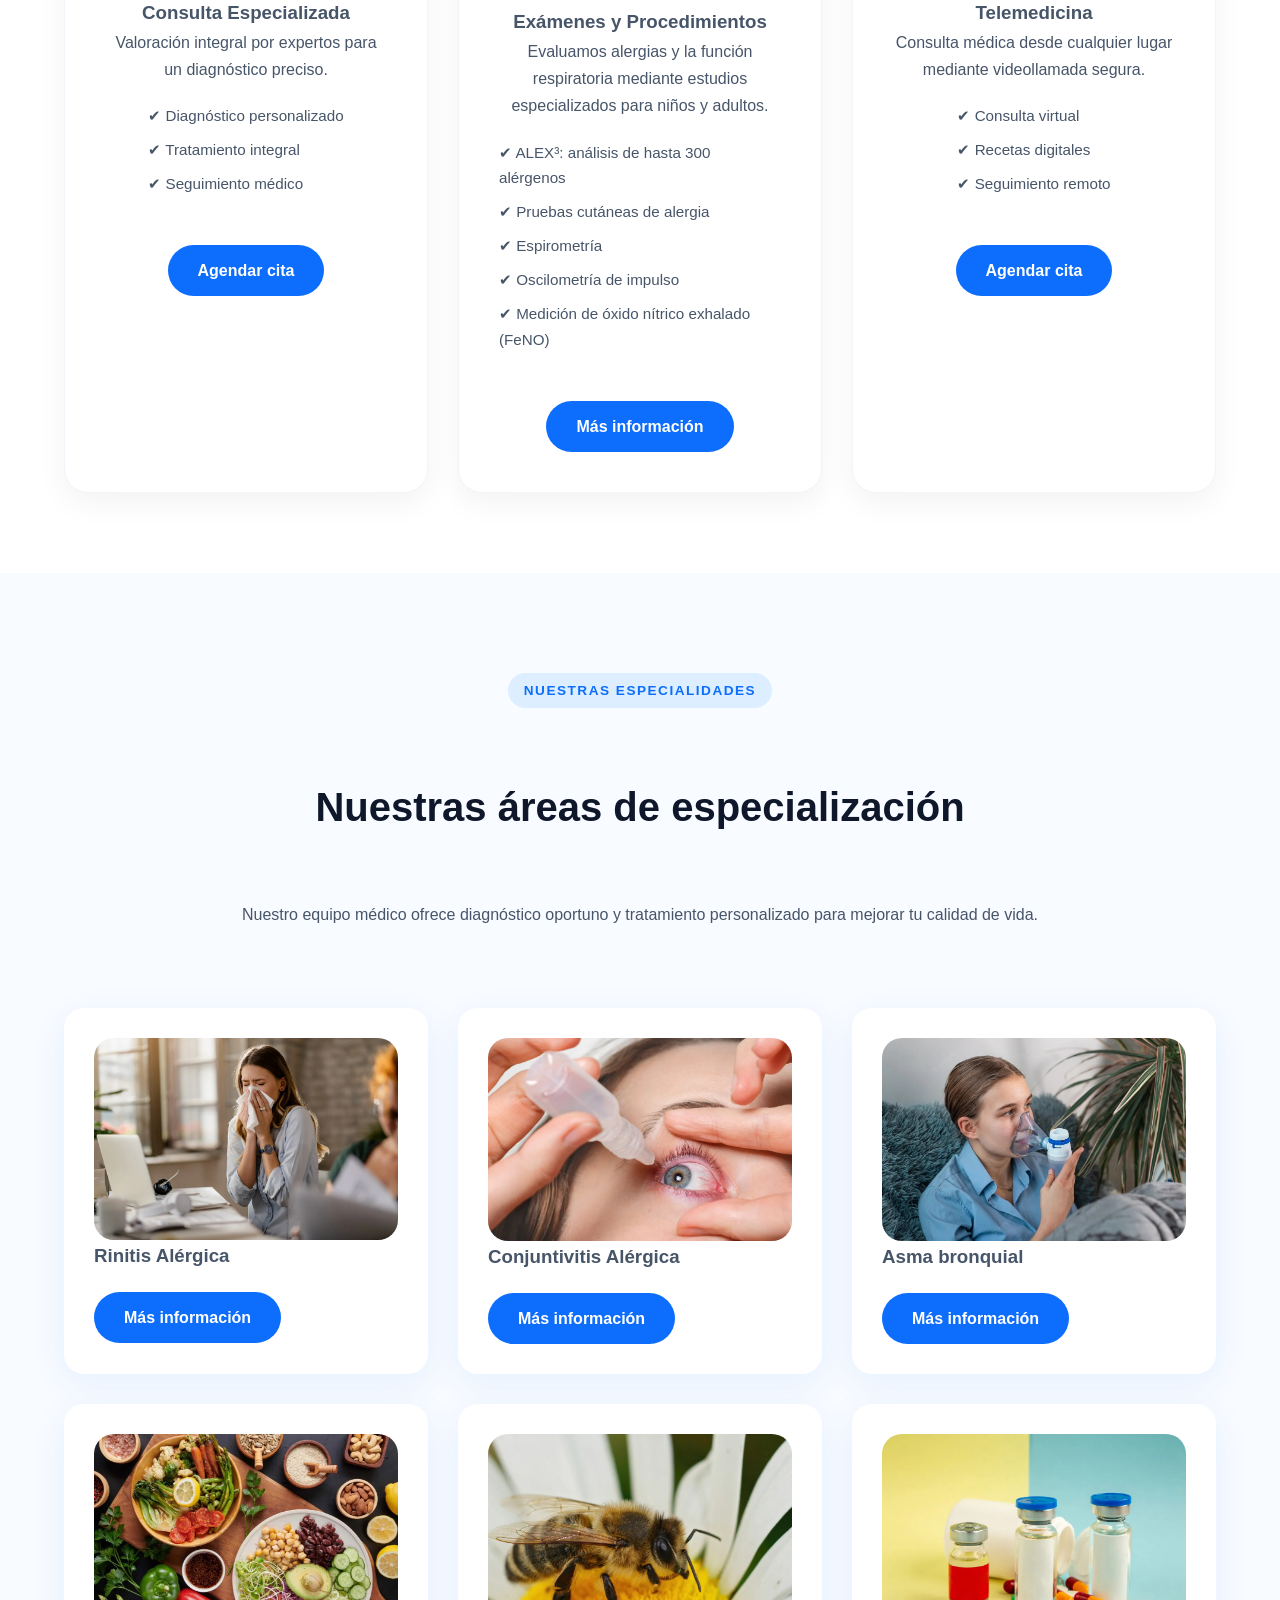
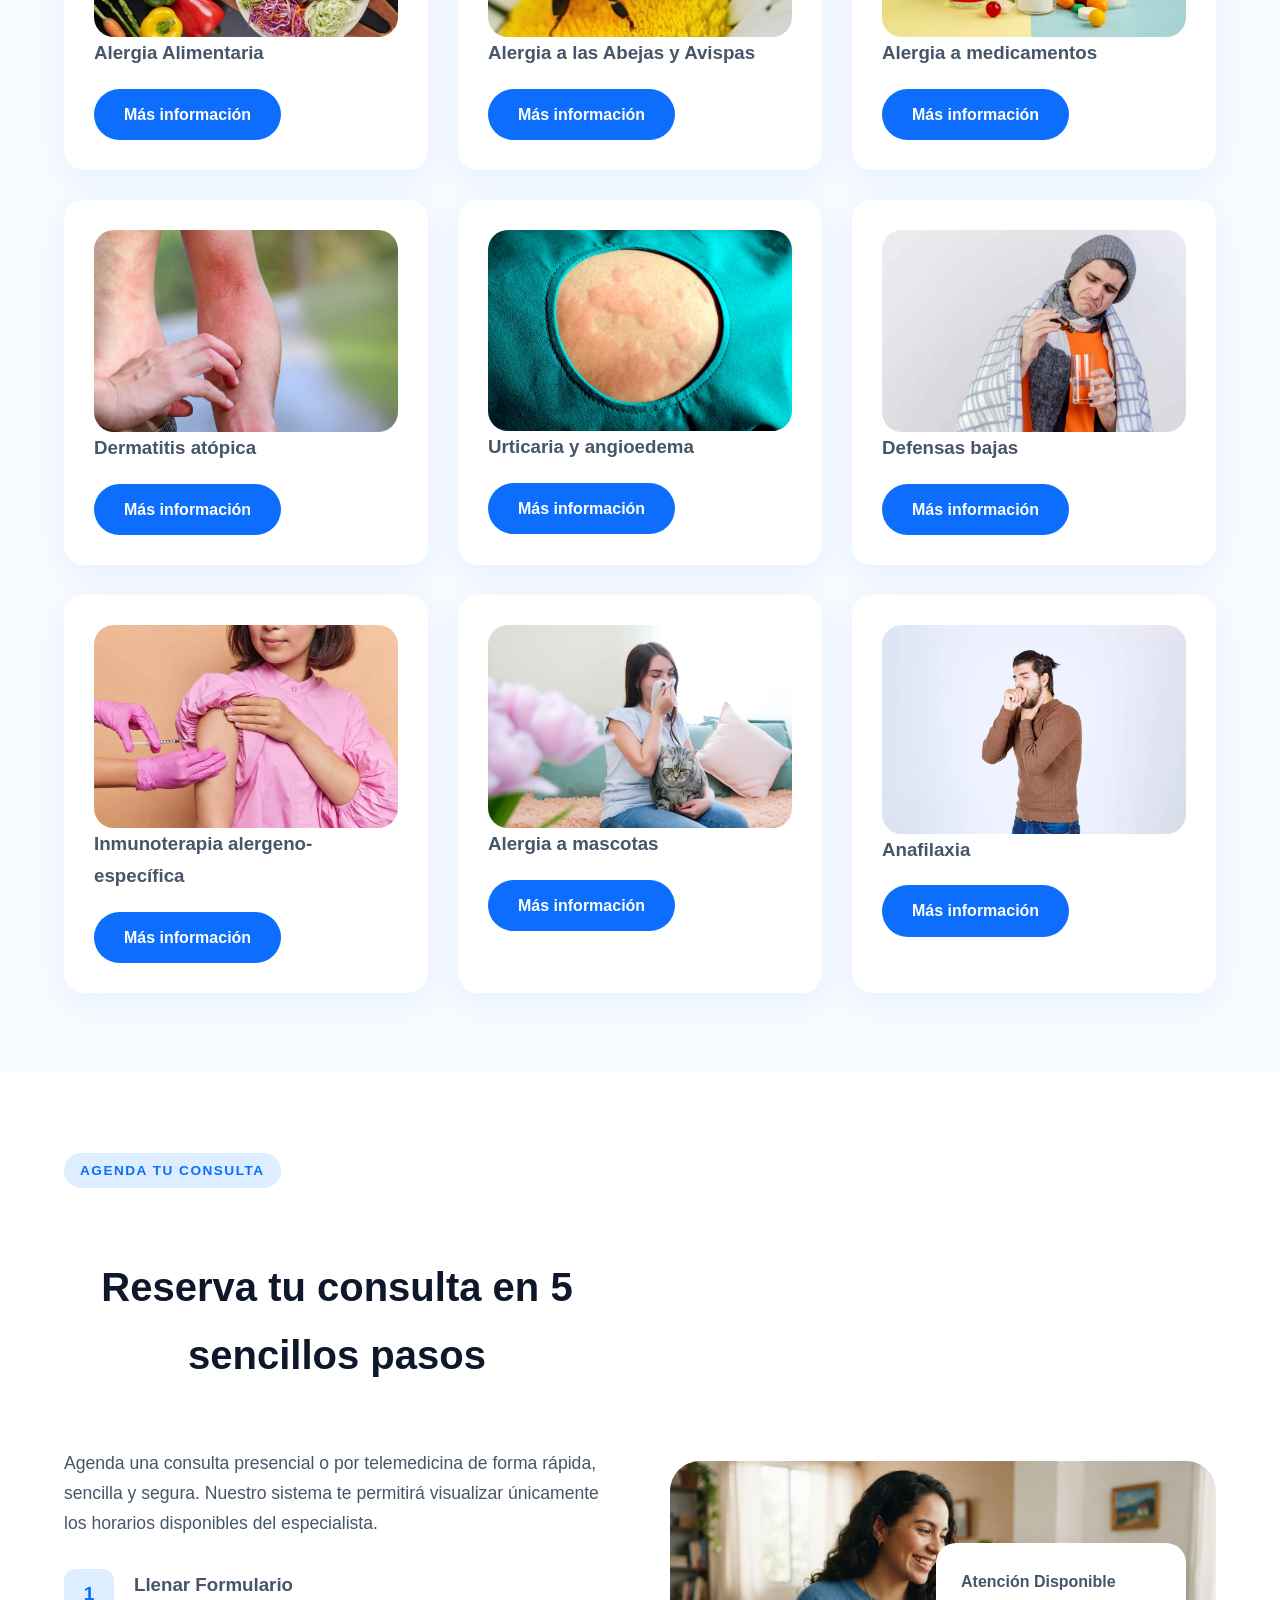
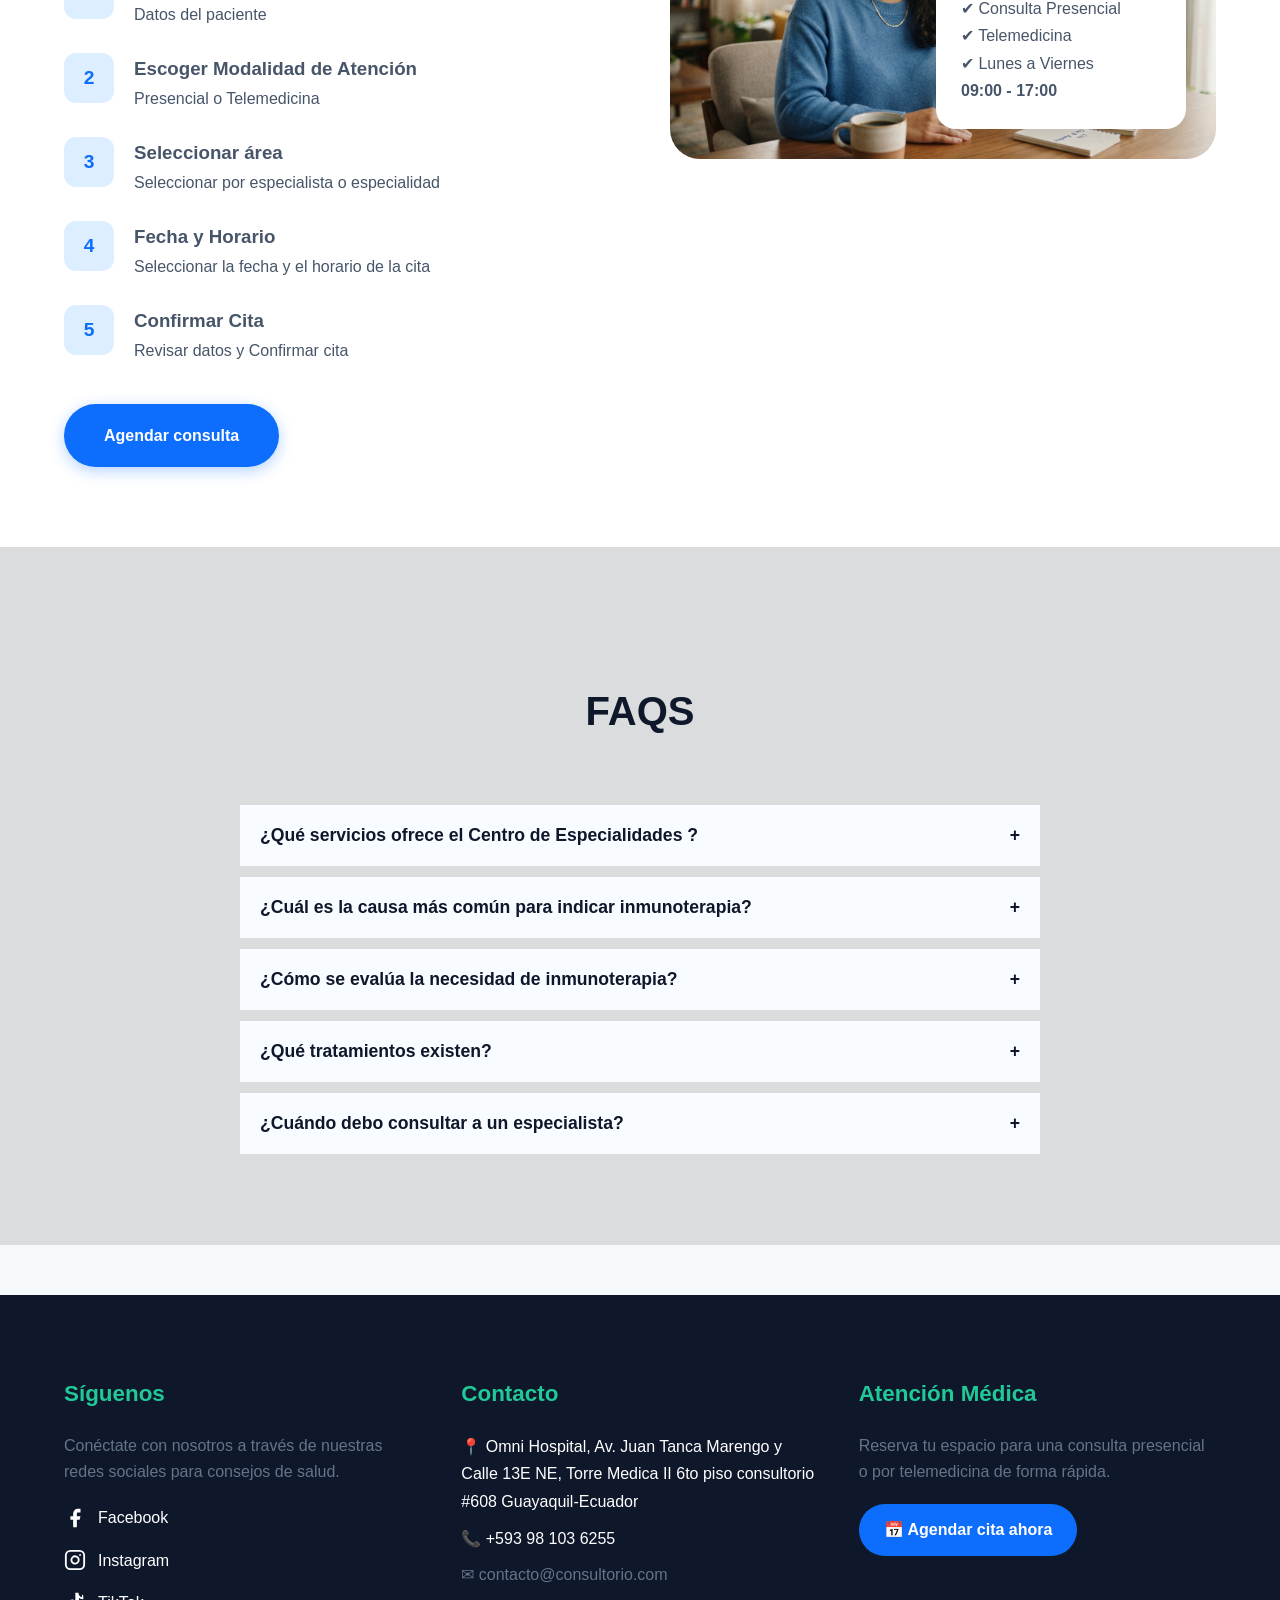
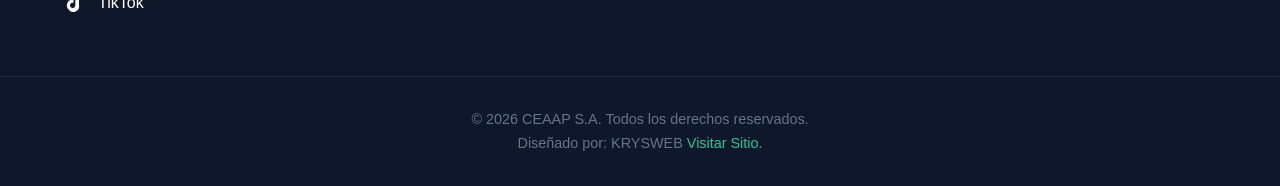
==== commit 99d78a49: "Initial commit html" ====
--- a/index.html
+++ b/index.html
@@ -164,7 +164,7 @@
                 </div>
                 <div class="hero-description-box">
                         <p class="hero-text-blue">
-                            Diagnóstico preciso. Tratamiento integral. Equipo multidisciplinario de especialistas en Alergología Pediátrica, Neurología Pediátrica, Hematología Pediátrica, Nutrición Pediátrica y Dermatología Pediátrica. Además, ofrecemos atención para adultos en Alergología, Dermatología, Nutrición, Psiquiatría y Cardiología, junto con servicios de Naturopatía para niños y adultos, con tecnología diagnóstica avanzada y un enfoque integral para el bienestar de toda la familia.
+                            Diagnóstico preciso. Tratamiento integral. Atención especializada en Alergología Pediátrica, Nutrición Pediátrica, Pediatría y Dermatología Pediátrica; y para adultos en Alergología, Inmunología Clínica, Nutrición y Psiquiatría. Complementamos nuestros servicios con Naturopatía para niños y adultos, integrando terapias naturales orientadas al equilibrio del organismo, la prevención y el binestar integral.
                         </p>
                 </div>
                 <div class="hero-stats">
@@ -379,6 +379,75 @@
             </div>
         </div>
     </div>
+
+    <!-- ======================================================
+         NUEVA GRILLA DE 4 TARJETAS
+    ====================================================== -->
+
+<div class="container nosotros-cards-grid">
+        
+        <!-- PRIMERA FILA (Tarjetas con foto y texto) -->
+        <article class="nosotros-card card-foto">
+            <div class="card-img">
+                <img src="img/foto-doctora1.png" alt="Instalaciones del consultorio">
+            </div>
+            <div class="card-body">
+                <h3>Dra. Ana Arizaga</h3>
+                <h4>Médica Especialista en Pediatría</h4>
+                <ul class="lista-detalles-pequena">
+                    <li>Atención integral de recién nacidos, lactantes, niños y adolescentes.</li>
+                    <li>Diagnóstico y tratamiento de infecciones respiratorias, bronquitis, neumonía, amigdalitis, otitis, fiebre, enfermedades gastrointestinales ( diarrea, vómitos, reflujo gastroesfágico, gastritis, gastroenteritis, estreñimiento, parasitosis, y dolor abdominal ) anemia, infecciones urinarias, dermatitis, varicela y enfermedades virales. </li>
+                    <li>Control de niño sano, crecimiento y desarrollo, vacunación y seguimiento de enfermedades pediátricas crónicas.</li>
+                </ul>
+            </div>
+        </article>
+
+        <article class="nosotros-card card-foto">
+            <div class="card-img">
+                <img src="img/foto-doctora2.png" alt="Equipo multidisciplinario">
+            </div>
+            <div class="card-body">
+                <h3>Lic. Verónica Saavedra</h3>
+                <h4>Mgtr. Nutricionista Pediátrica</h4>
+                <ul class="lista-detalles-pequena">
+                    <li>Licenciada en Nutrición.</li>
+                    <li>Magíster en Nutrición Infantil(UESS)</li>
+                    <li>Atención Nutricional Integrada para lactantes, niños y adolecentes.</li>
+                    <li>Manejo Nutricional de sobrepeso y obesidad, desnutrición, alergias e intolerancias Alimentarias, estreñimiento, reflujos gastroesofágico, Anemia, diabetes infantil y apoyo nutricional en enfermedades alérgicas.</li>
+                </ul>
+            </div>
+        </article>
+
+        <!-- SEGUNDA FILA (Tarjetas sólo texto: Título y Descripción a la derecha) -->
+        <article class="nosotros-card card-texto">
+            <div class="card-title-box">
+                <h3>Dra. Ligia Layana Palma</h3>
+            </div>
+            <div class="card-body">
+                <h3>Médica Especialista en Cardiología</h3>
+                <ul class="lista-detalles-pequena">
+                    <li>Diagnóstico y tratamiento de hipertensión arterial, insuficiencia cardíaca, cardiopatía isquémica, angina de pecho, arritmias, palpitaciones, valvulopatías, dislipidemias (colesterol y triglicéridos elevados), enfermedad coronaria, cardiopatías hipertensivas y evaluación integral de riesgo cardiovascular.</li>
+                    <li>Prevención, control y seguimiento de enfermedades cardiovasculares y chequeo cardiológico integral.</li>
+                </ul>
+            </div>
+        </article>
+
+        <article class="nosotros-card card-texto">
+            <div class="card-title-box">
+                <h3>Dr. Juan Carlos Correa</h3>
+            </div>
+            <div class="card-body">
+                <h3>Médico Especialista en Psiquiatría</h3>
+                <ul class="lista-detalles-pequena">
+                    <li>Certificado por ACESS, facultado para prescribir medicamentos, incluidos los que contienen sustancias estupefacientes y psicotrópicas.</li>
+                    <li>ATENCIÓN EXCLUSIVAMENTE POR TELEMEDICINA, para pacientes en todo el Ecuador, desde la comodidad y privacidad de su hogar.</li>
+                    <li>Diagnóstico y tratamiento de ansiedad, depresión, trastorno bipolar, ataques de pánico, insomnio, TOC, estrés, TDAH en adultos, trastorno de personalidad, esquizofrenia y adicciones.</li>
+                </ul>
+            </div>
+        </article>
+
+    </div>    
+
 </section>
 
 <section class="servicios">
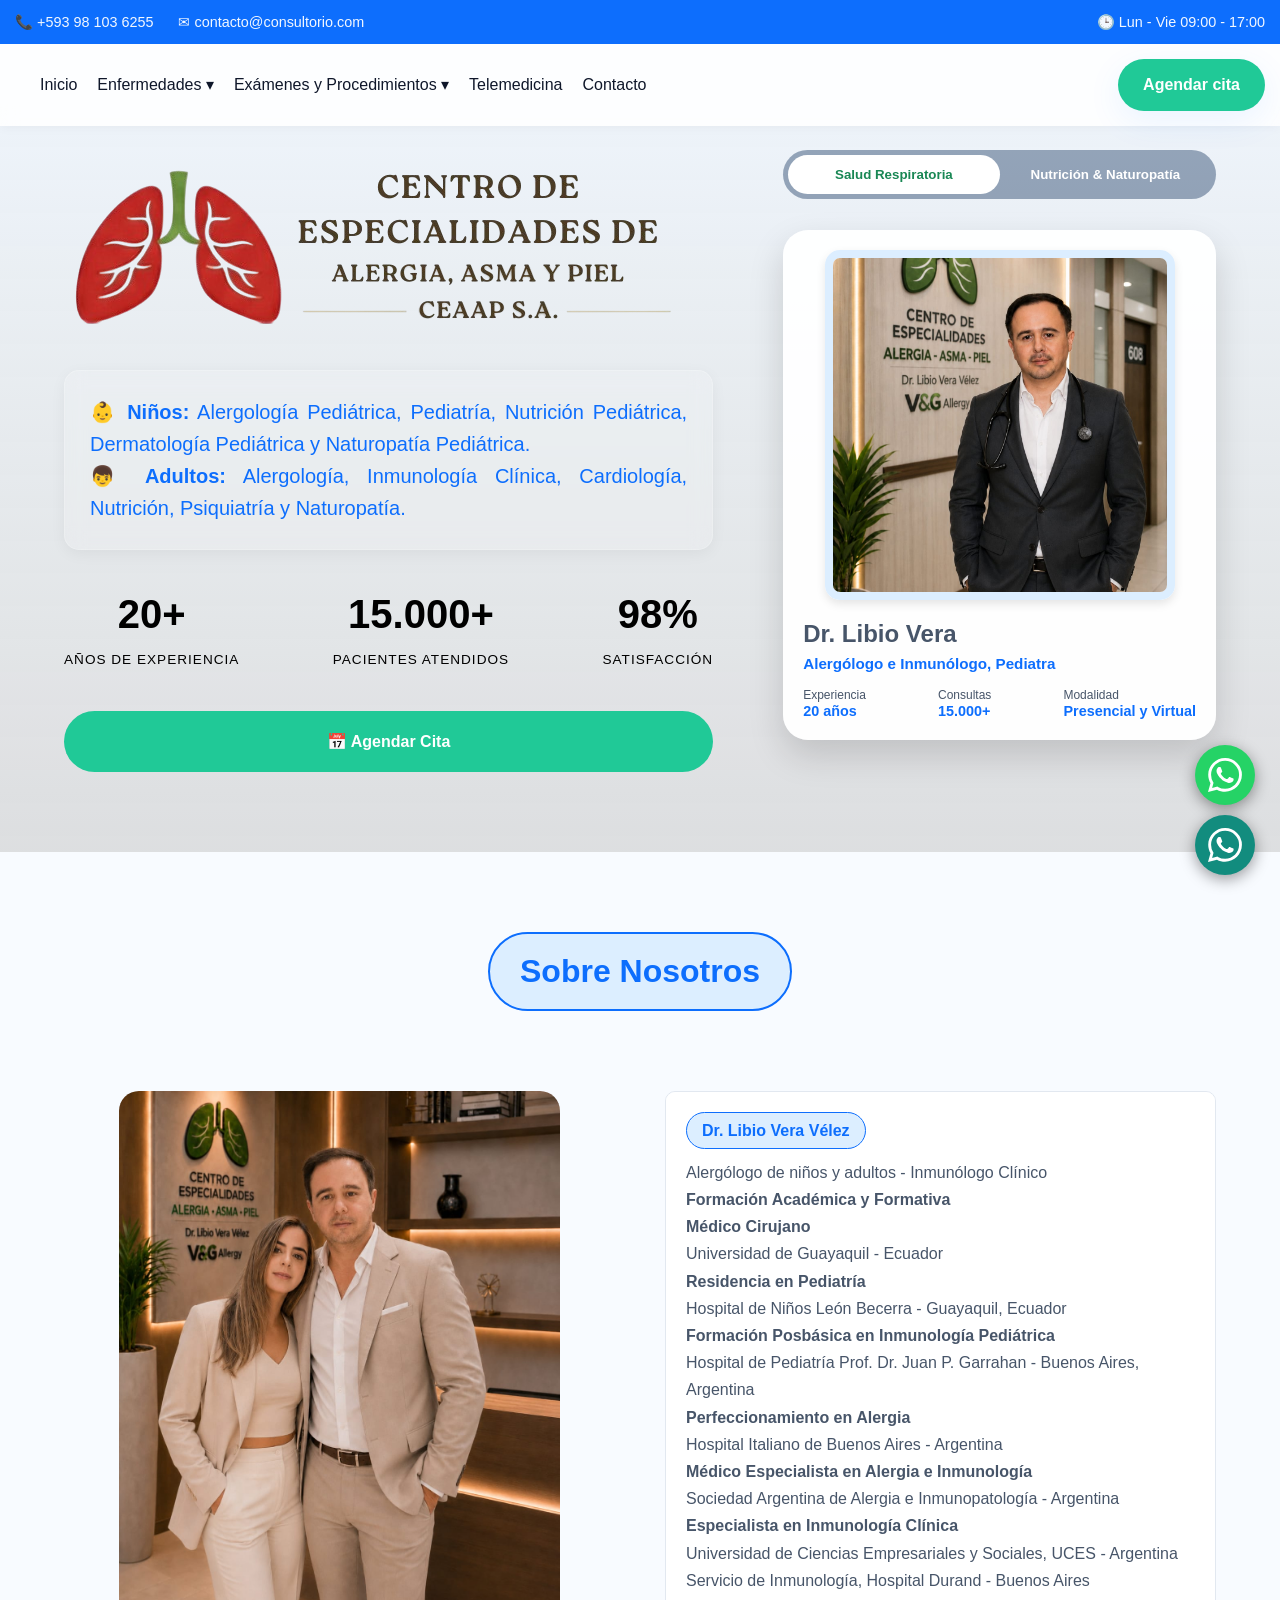
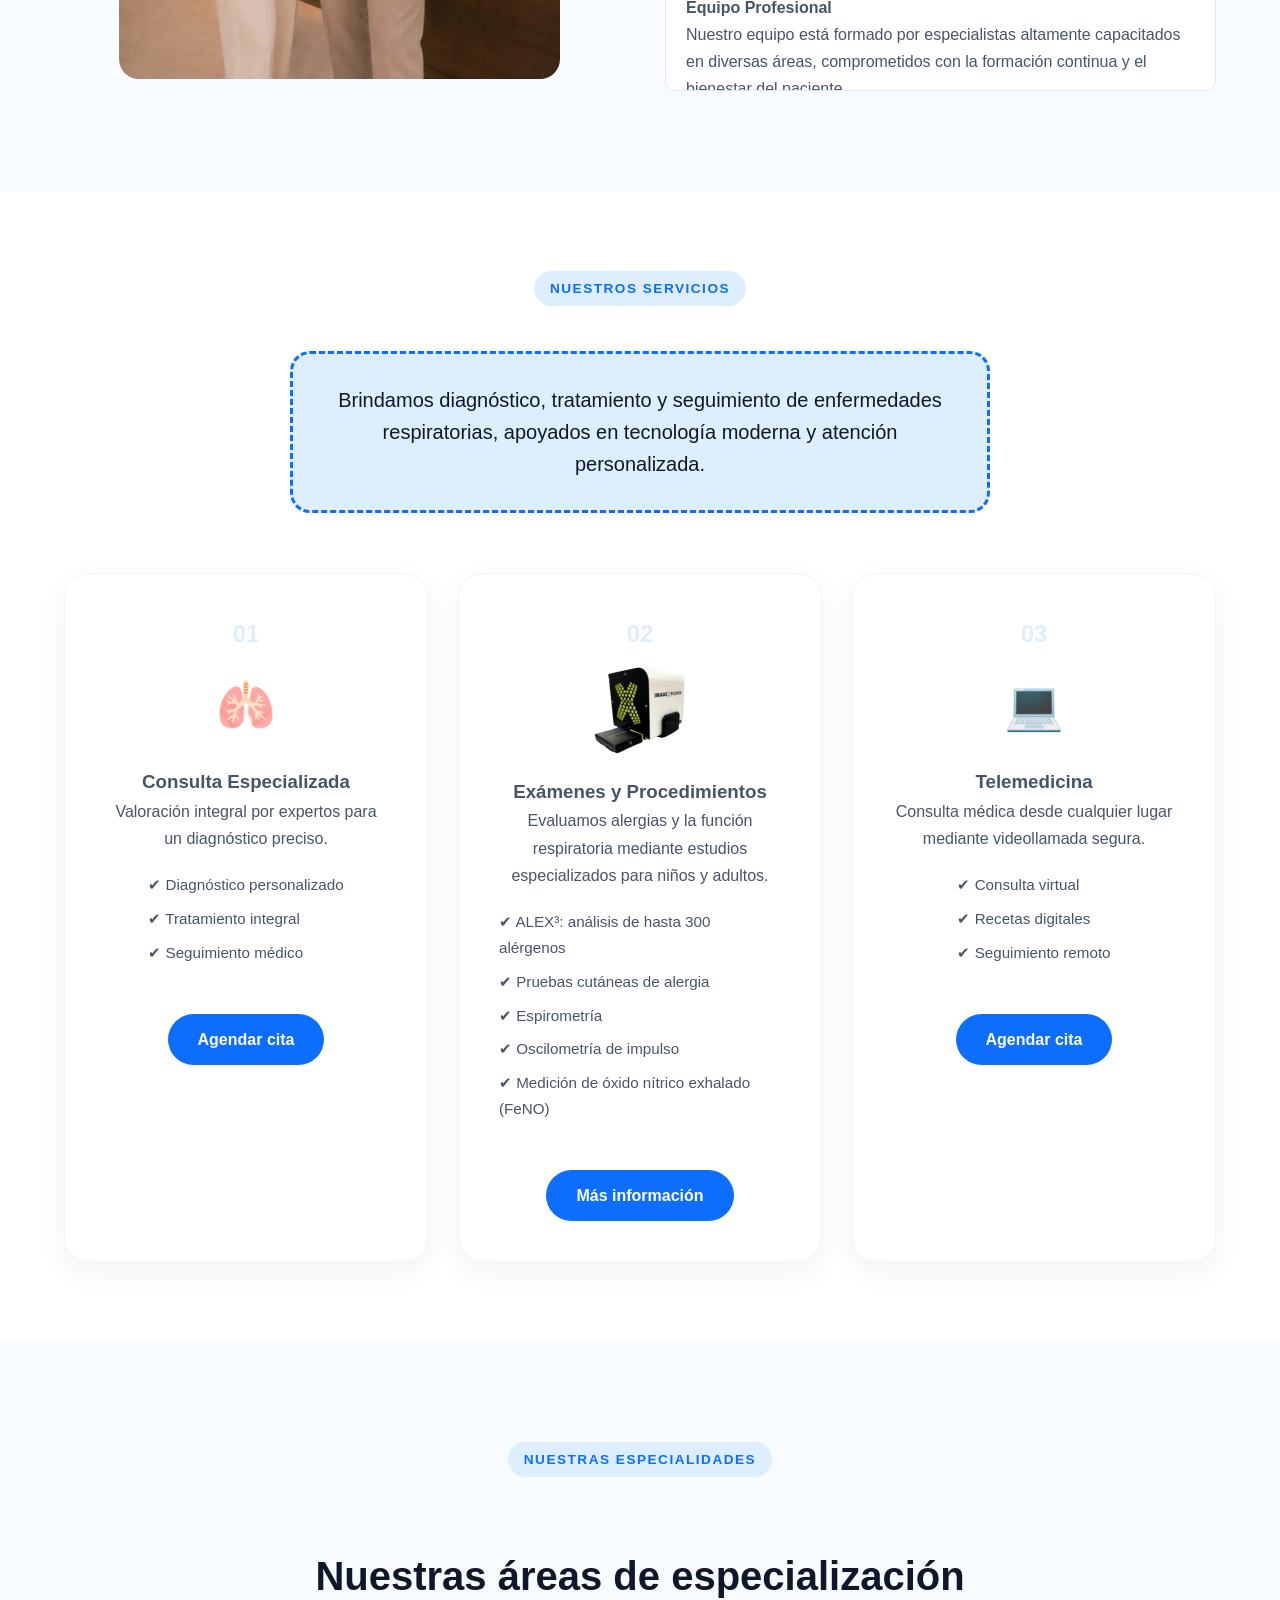
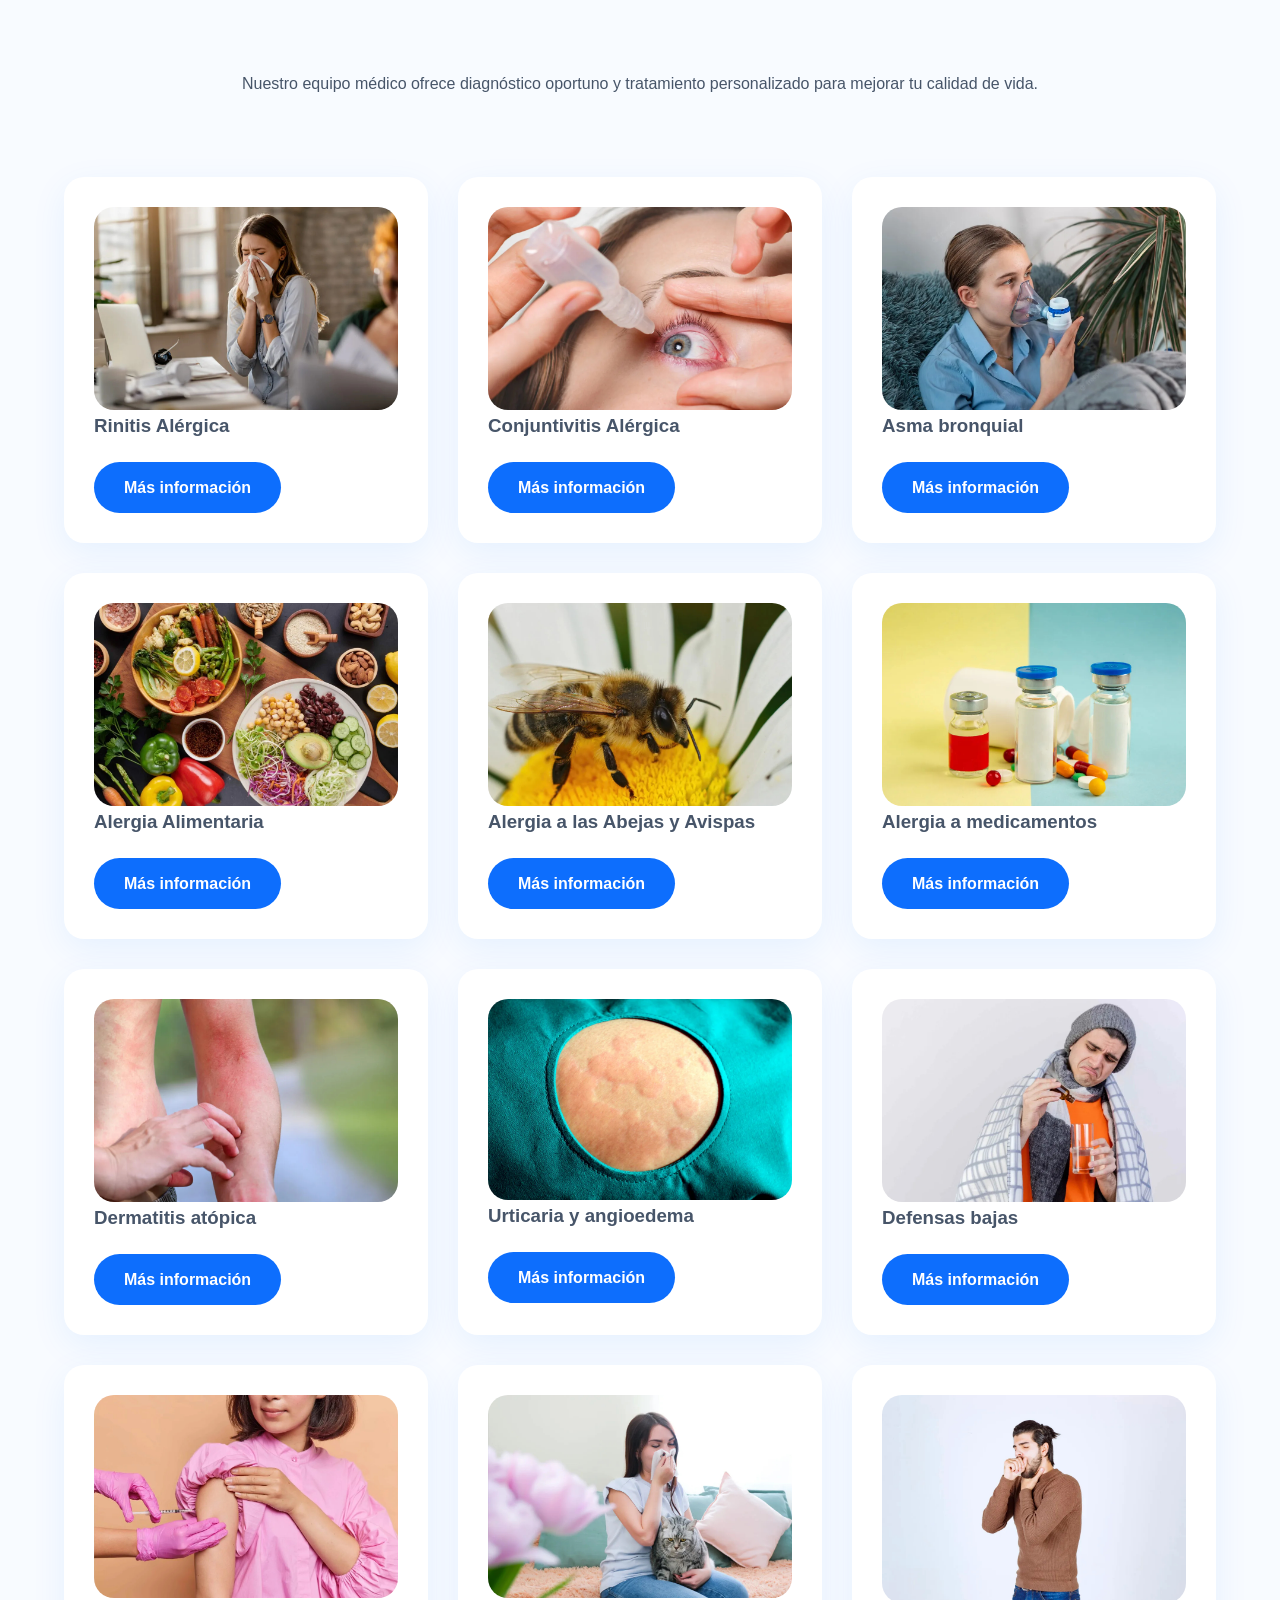
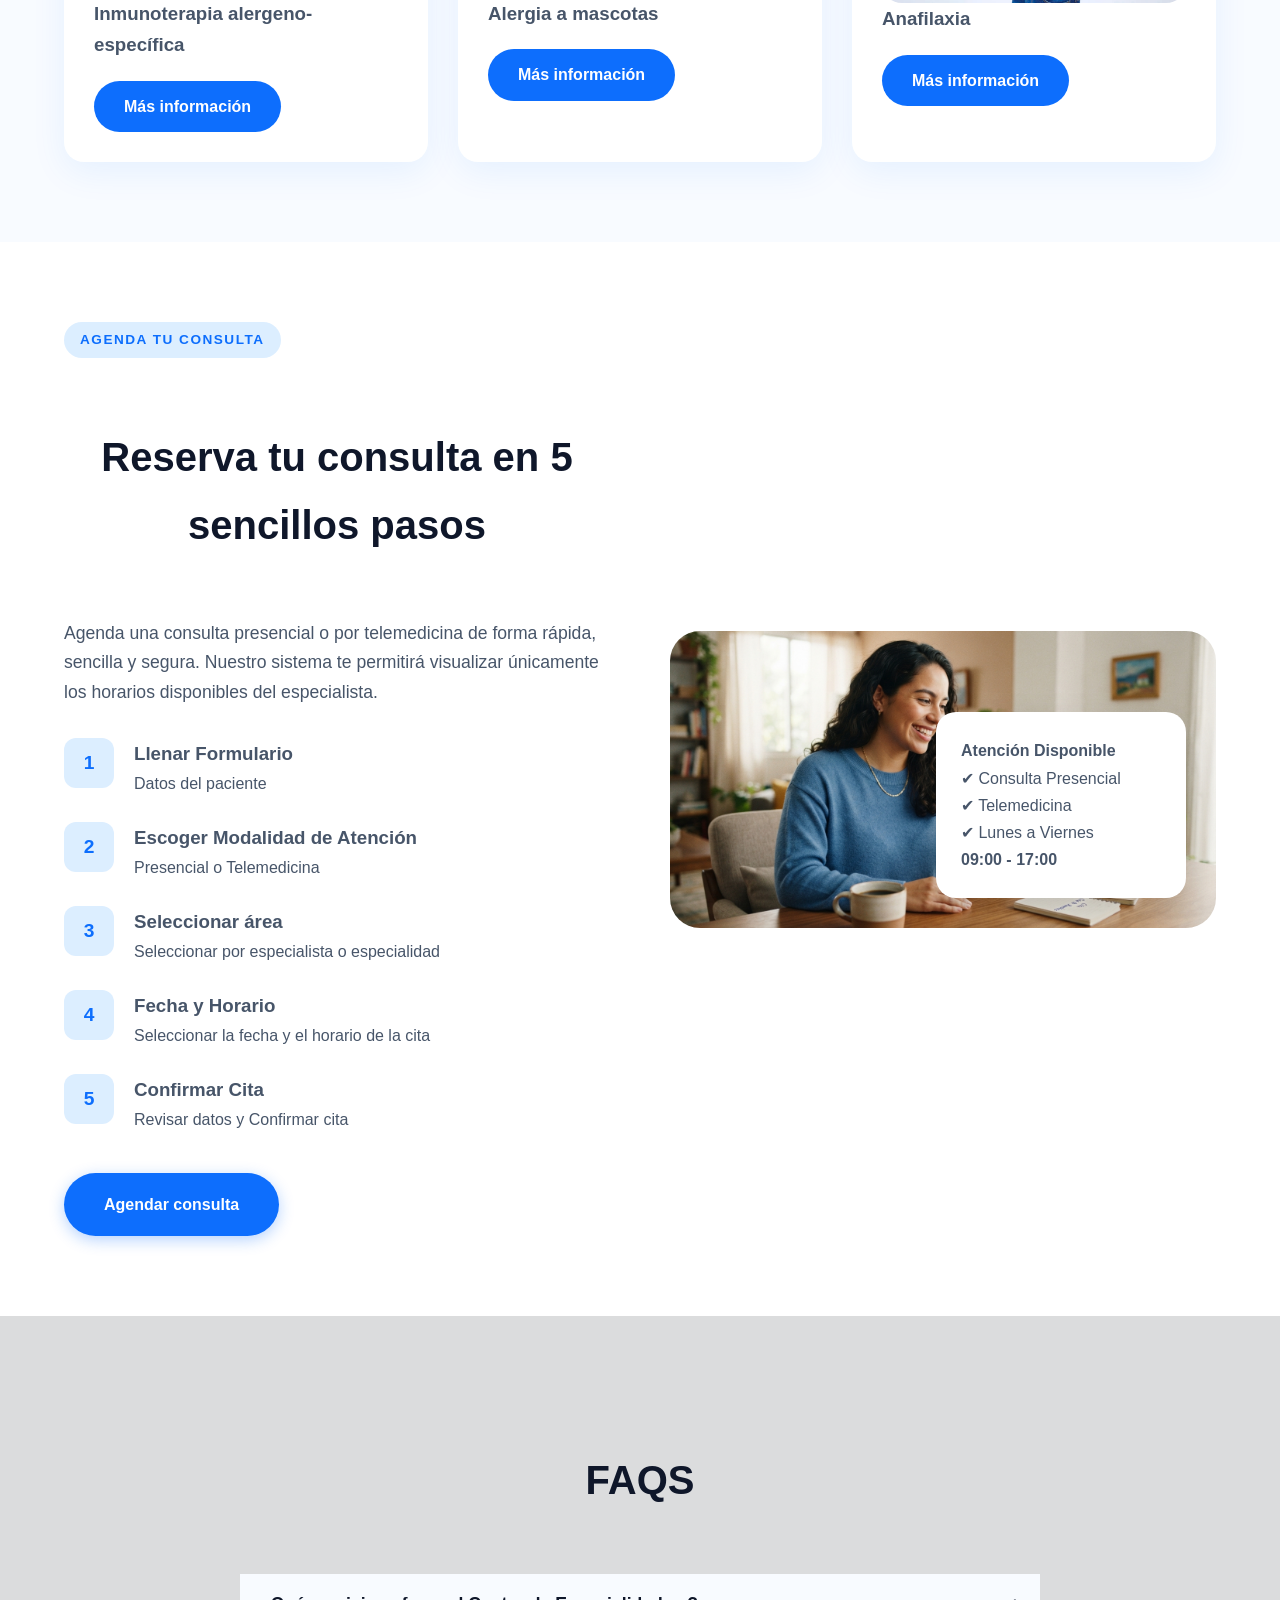
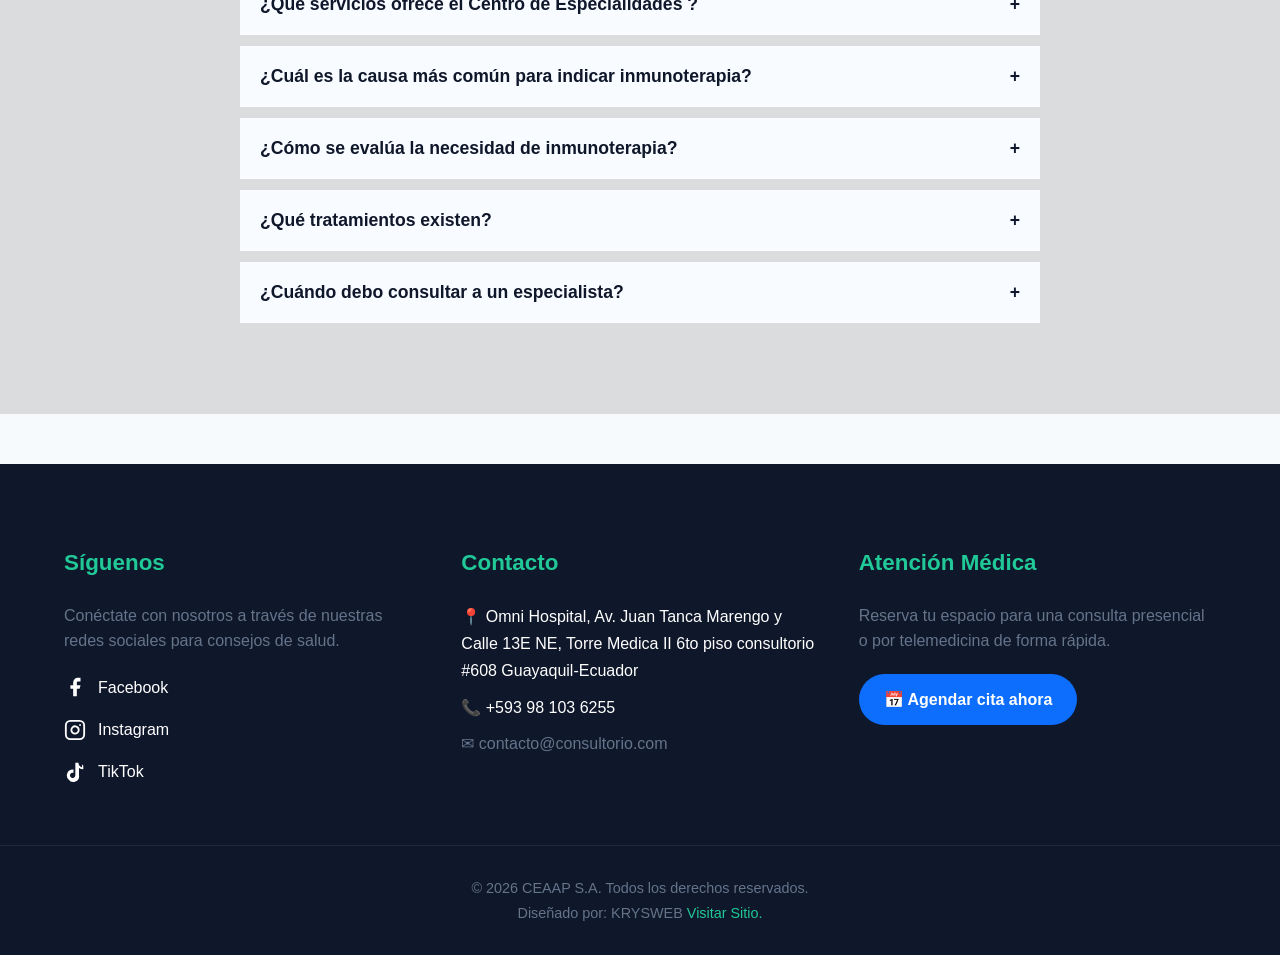
==== commit 67fe4d27: "Initial commit html3" ====
--- a/index.html
+++ b/index.html
@@ -164,7 +164,10 @@
                 </div>
                 <div class="hero-description-box">
                         <p class="hero-text-blue">
-                            Diagnóstico preciso. Tratamiento integral. Atención especializada en Alergología Pediátrica, Nutrición Pediátrica, Pediatría y Dermatología Pediátrica; y para adultos en Alergología, Inmunología Clínica, Nutrición y Psiquiatría. Complementamos nuestros servicios con Naturopatía para niños y adultos, integrando terapias naturales orientadas al equilibrio del organismo, la prevención y el binestar integral.
+                            👶 <strong>Niños:</strong> Alergología Pediátrica, Pediatría, Nutrición Pediátrica, Dermatología Pediátrica y Naturopatía Pediátrica. 
+                        </p>
+                        <p class="hero-text-blue">
+                            👦 <strong>Adultos:</strong> Alergología, Inmunología Clínica, Cardiología, Nutrición, Psiquiatría y Naturopatía. 
                         </p>
                 </div>
                 <div class="hero-stats">
@@ -383,10 +386,10 @@
     <!-- ======================================================
          NUEVA GRILLA DE 4 TARJETAS
     ====================================================== -->
-
-<div class="container nosotros-cards-grid">
+<!--
+    <div class="container nosotros-cards-grid">
         
-        <!-- PRIMERA FILA (Tarjetas con foto y texto) -->
+
         <article class="nosotros-card card-foto">
             <div class="card-img">
                 <img src="img/foto-doctora1.png" alt="Instalaciones del consultorio">
@@ -418,7 +421,7 @@
             </div>
         </article>
 
-        <!-- SEGUNDA FILA (Tarjetas sólo texto: Título y Descripción a la derecha) -->
+
         <article class="nosotros-card card-texto">
             <div class="card-title-box">
                 <h3>Dra. Ligia Layana Palma</h3>
@@ -447,7 +450,7 @@
         </article>
 
     </div>    
-
+---->
 </section>
 
 <section class="servicios">
--- a/css/estilos.css
+++ b/css/estilos.css
@@ -695,6 +695,166 @@
 }
 
 /* ===================================================
+   GRILLA DE 4 CUADROS EN NOSOTROS
+   =================================================== */
+
+/* Contenedor principal de la grilla (2 columnas) */
+.nosotros-cards-grid {
+    display: grid;
+    grid-template-columns: repeat(2, 1fr);
+    gap: 25px;
+    margin-top: 40px;
+}
+
+/* Estilo base de cada tarjeta */
+.nosotros-card {
+    background: var(--white, #ffffff);
+    border-radius: 20px;
+    padding: 20px;
+    box-shadow: 0 10px 35px rgba(13,110,253,.08);
+    border: 1px solid var(--gray-200, #E2E8F0);
+    display: flex;
+    align-items: flex-start;
+    gap: 15px;
+}
+
+.nosotros-card h3 {
+    font-size: 1.15rem;
+    color: var(--color-primary, #0D6EFD);
+    margin: 0 0 2px 0; /* Espaciado mínimo inferior */
+    line-height: 1.2;
+}
+
+.nosotros-card h4 {
+    font-size: 0.95rem;
+    color: var(--text-title, #0F172A);
+    margin: 0 0 8px 0; /* Espaciado ajustado antes del texto */
+    font-weight: 600;
+    line-height: 1.2;
+}
+
+.nosotros-card:hover {
+    transform: translateY(-5px);
+    box-shadow: var(--shadow-lg);
+}
+
+/* --- FILA 1: TARJETAS CON FOTO Y TEXTO AL LADO --- */
+.nosotros-card.card-foto .card-img {
+    flex: 0 0 110px;
+    height: 110px;
+    border-radius: 12px;
+    overflow: hidden;
+}
+
+.nosotros-card.card-foto .card-img img {
+    width: 100%;
+    height: 100%;
+    object-fit: cover; 
+}
+
+.nosotros-card.card-foto .card-body {
+    flex: 1;
+}
+
+.nosotros-card.card-foto h3 {
+    font-size: 1.2rem;
+    color: var(--color-primary);
+    margin-bottom: 8px;
+    line-height: 1.3;
+}
+
+.nosotros-card.card-foto p {
+    font-size: 0.9rem;
+    color: var(--text-body);
+    line-height: 1.5;
+    margin: 0;
+}
+
+/* --- FILA 2: TARJETAS SOLO TEXTO (TÍTULO A LA IZQ, TEXTO A LA DER) --- */
+.nosotros-card.card-texto .card-title-box {
+    flex: 0 0 140px; /* Ancho fijo para la columna de título */
+    border-right: 3px solid var(--color-primary-light);
+    padding-right: 15px;
+}
+
+.nosotros-card.card-texto .card-title-box h3 {
+    font-size: 1.25rem;
+    color: var(--color-primary);
+    line-height: 1.2;
+    margin: 0;
+}
+
+.nosotros-card.card-texto .card-body {
+    flex: 1;
+    padding-left: 5px;
+}
+
+.nosotros-card.card-texto p {
+    font-size: 0.9rem;
+    color: var(--text-body);
+    line-height: 1.5;
+    margin: 0;
+}
+
+.lista-detalles-pequena {
+    font-size: 0.85rem; 
+    line-height: 1.35;   
+    padding-left: 15px;
+    margin: 0;
+}
+
+.lista-detalles-pequena li {
+    margin-bottom: 4px;
+}
+
+/* Tarjetas tipo Texto */
+.nosotros-card.card-texto .card-title-box {
+    flex: 0 0 130px;
+    border-right: 2px solid #DCEEFF;
+    padding-right: 12px;
+}
+
+/* --- RESPONSIVIDAD (MÓVILES Y TABLETS) --- */
+@media (max-width: 992px) {
+    .nosotros-cards-grid {
+        grid-template-columns: 1fr; /* Pasa a 1 columna en pantallas pequeñas */
+        gap: 20px;
+    }
+}
+
+@media (max-width: 480px) {
+    .nosotros-card.card-foto {
+        flex-direction: column;
+        text-align: center;
+    }
+
+    .nosotros-card.card-foto .card-img {
+        width: 100%;
+        height: 160px;
+        flex: auto;
+    }
+
+    .nosotros-card.card-texto {
+        flex-direction: column;
+        align-items: flex-start;
+    }
+
+    .nosotros-card.card-texto .card-title-box {
+        border-right: none;
+        border-bottom: 2px solid var(--color-primary-light);
+        padding-right: 0;
+        padding-bottom: 10px;
+        width: 100%;
+        margin-bottom: 10px;
+    }
+
+    .nosotros-card.card-texto .card-body {
+        padding-left: 0;
+    }
+}
+
+
+/* ===================================================
    5. SERVICIOS & ENFERMEDADES
    =================================================== */
 .servicios {
@@ -1582,6 +1742,46 @@
         white-space: normal;
         display: inline-block;
         max-width: 100%;
+    }
+
+    .nosotros-cards-grid {
+        grid-template-columns: 1fr; 
+        gap: 15px;
+    }
+
+    /* Tarjetas de Fotos en Móvil */
+    .nosotros-card.card-foto {
+        flex-direction: column;
+        align-items: center;
+        text-align: center;
+        padding: 15px;
+    }
+
+    .nosotros-card.card-foto .card-img {
+        width: 130px; 
+        height: 130px;
+        margin-bottom: 8px;
+    }
+
+    /* Tarjetas de Texto en Móvil */
+    .nosotros-card.card-texto {
+        flex-direction: column;
+        padding: 15px;
+    }
+
+    .nosotros-card.card-texto .card-title-box {
+        border-right: none;
+        border-bottom: 2px solid #DCEEFF;
+        padding-right: 0;
+        padding-bottom: 8px;
+        width: 100%;
+        flex: auto;
+        margin-bottom: 10px;
+    }
+
+    .lista-detalles-pequena {
+        text-align: left; 
+        width: 100%;
     }
 }
 
